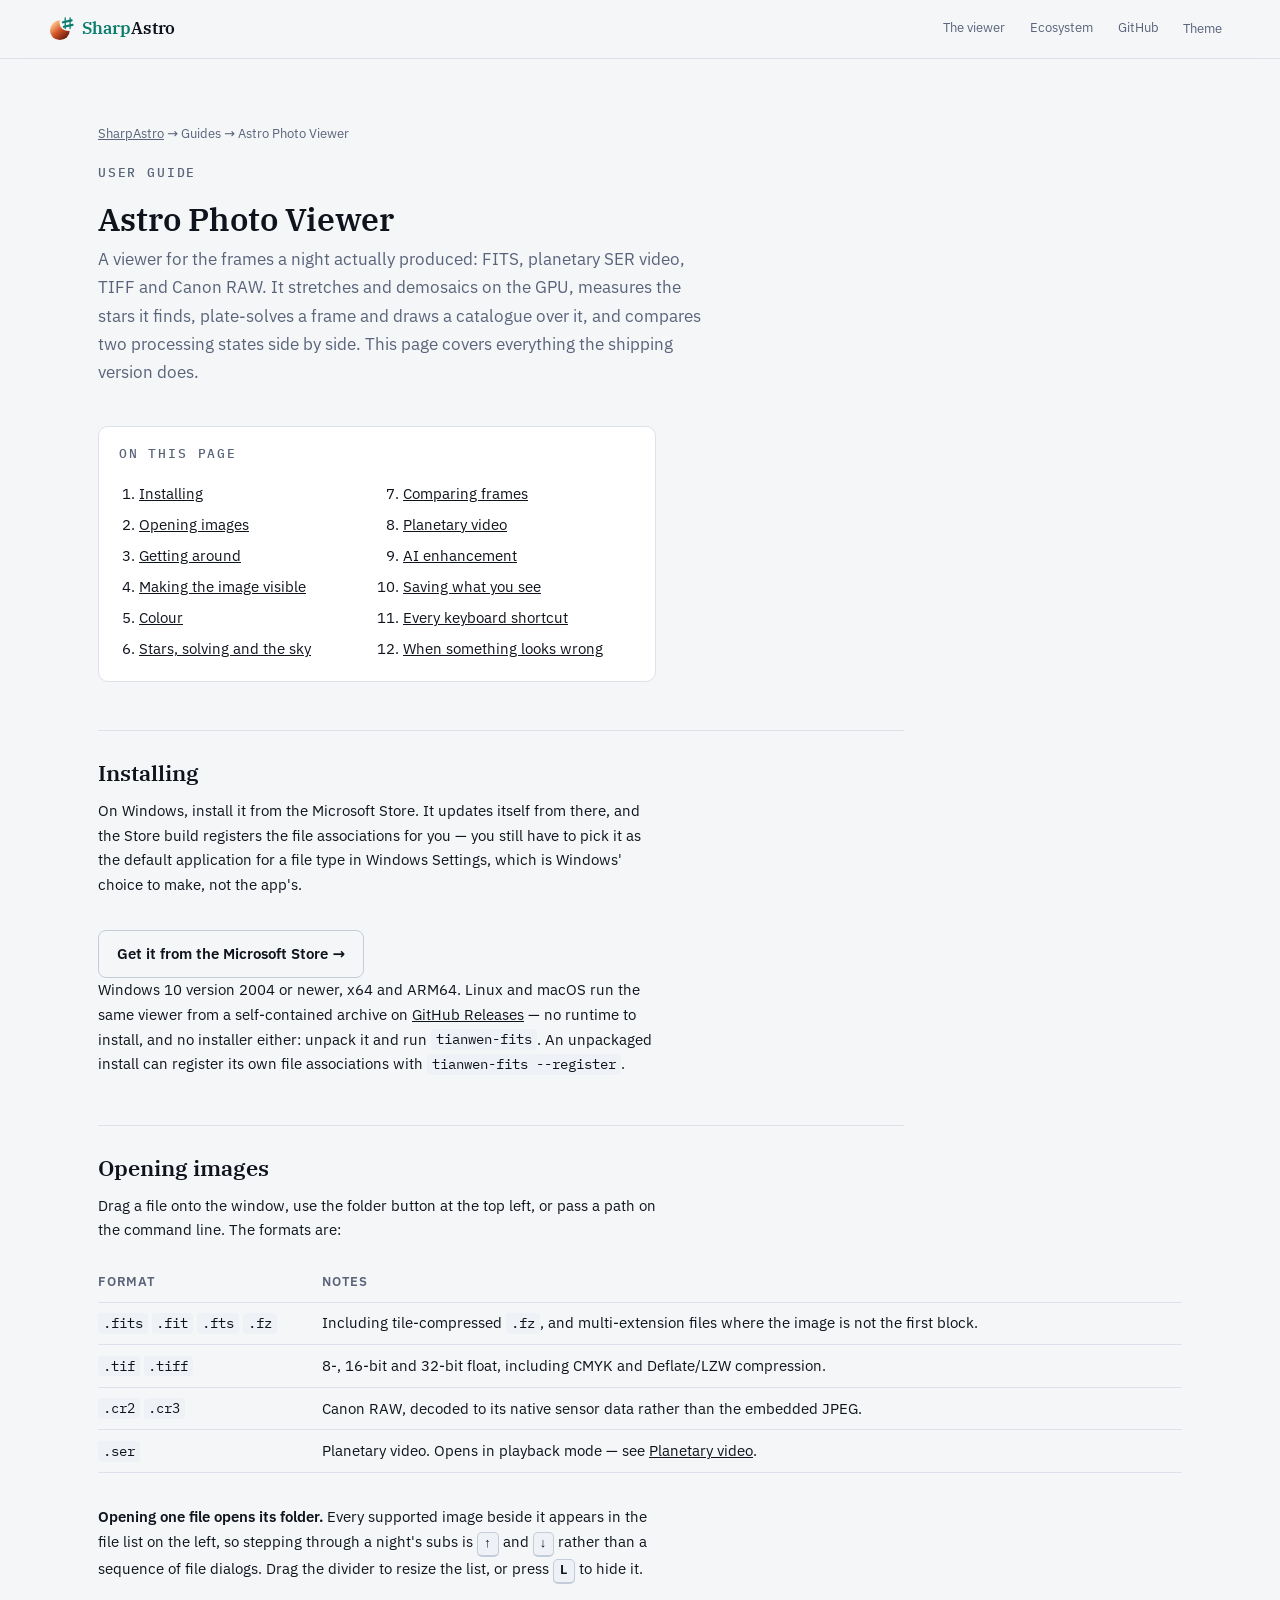
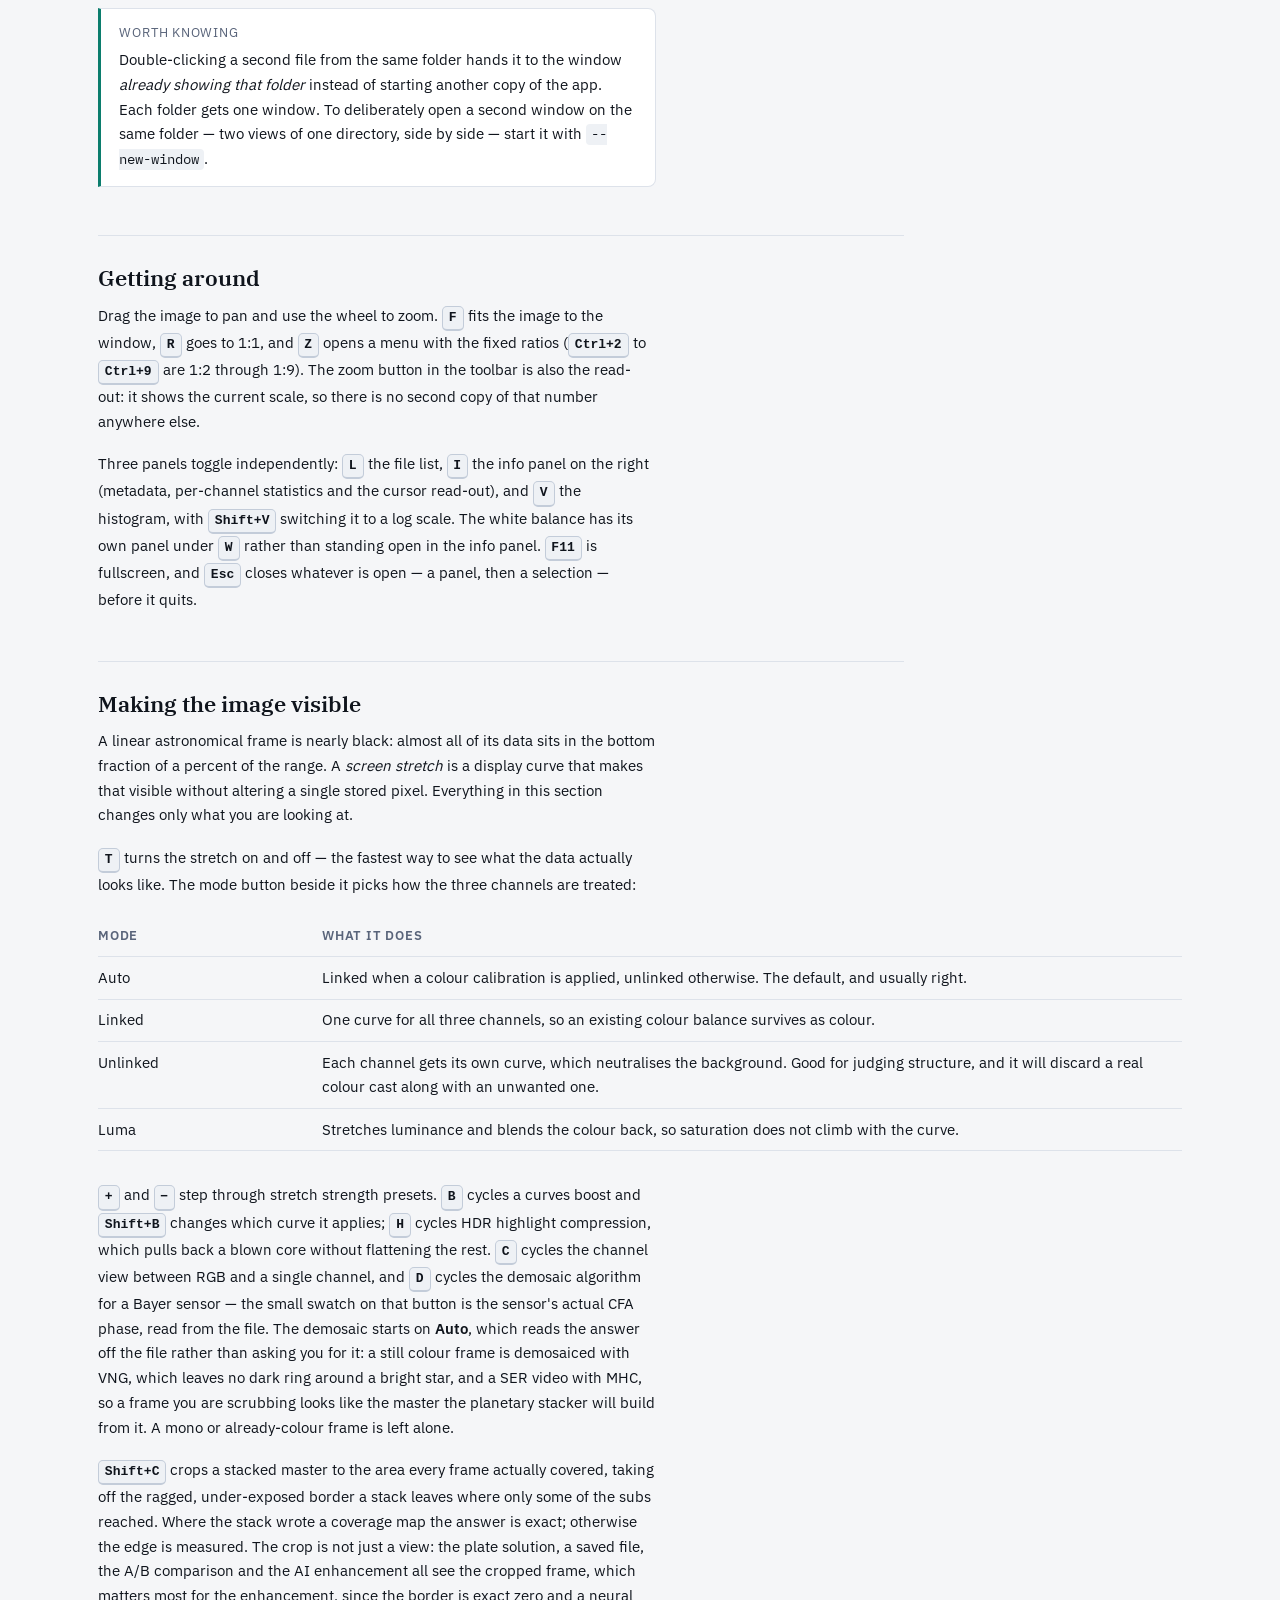
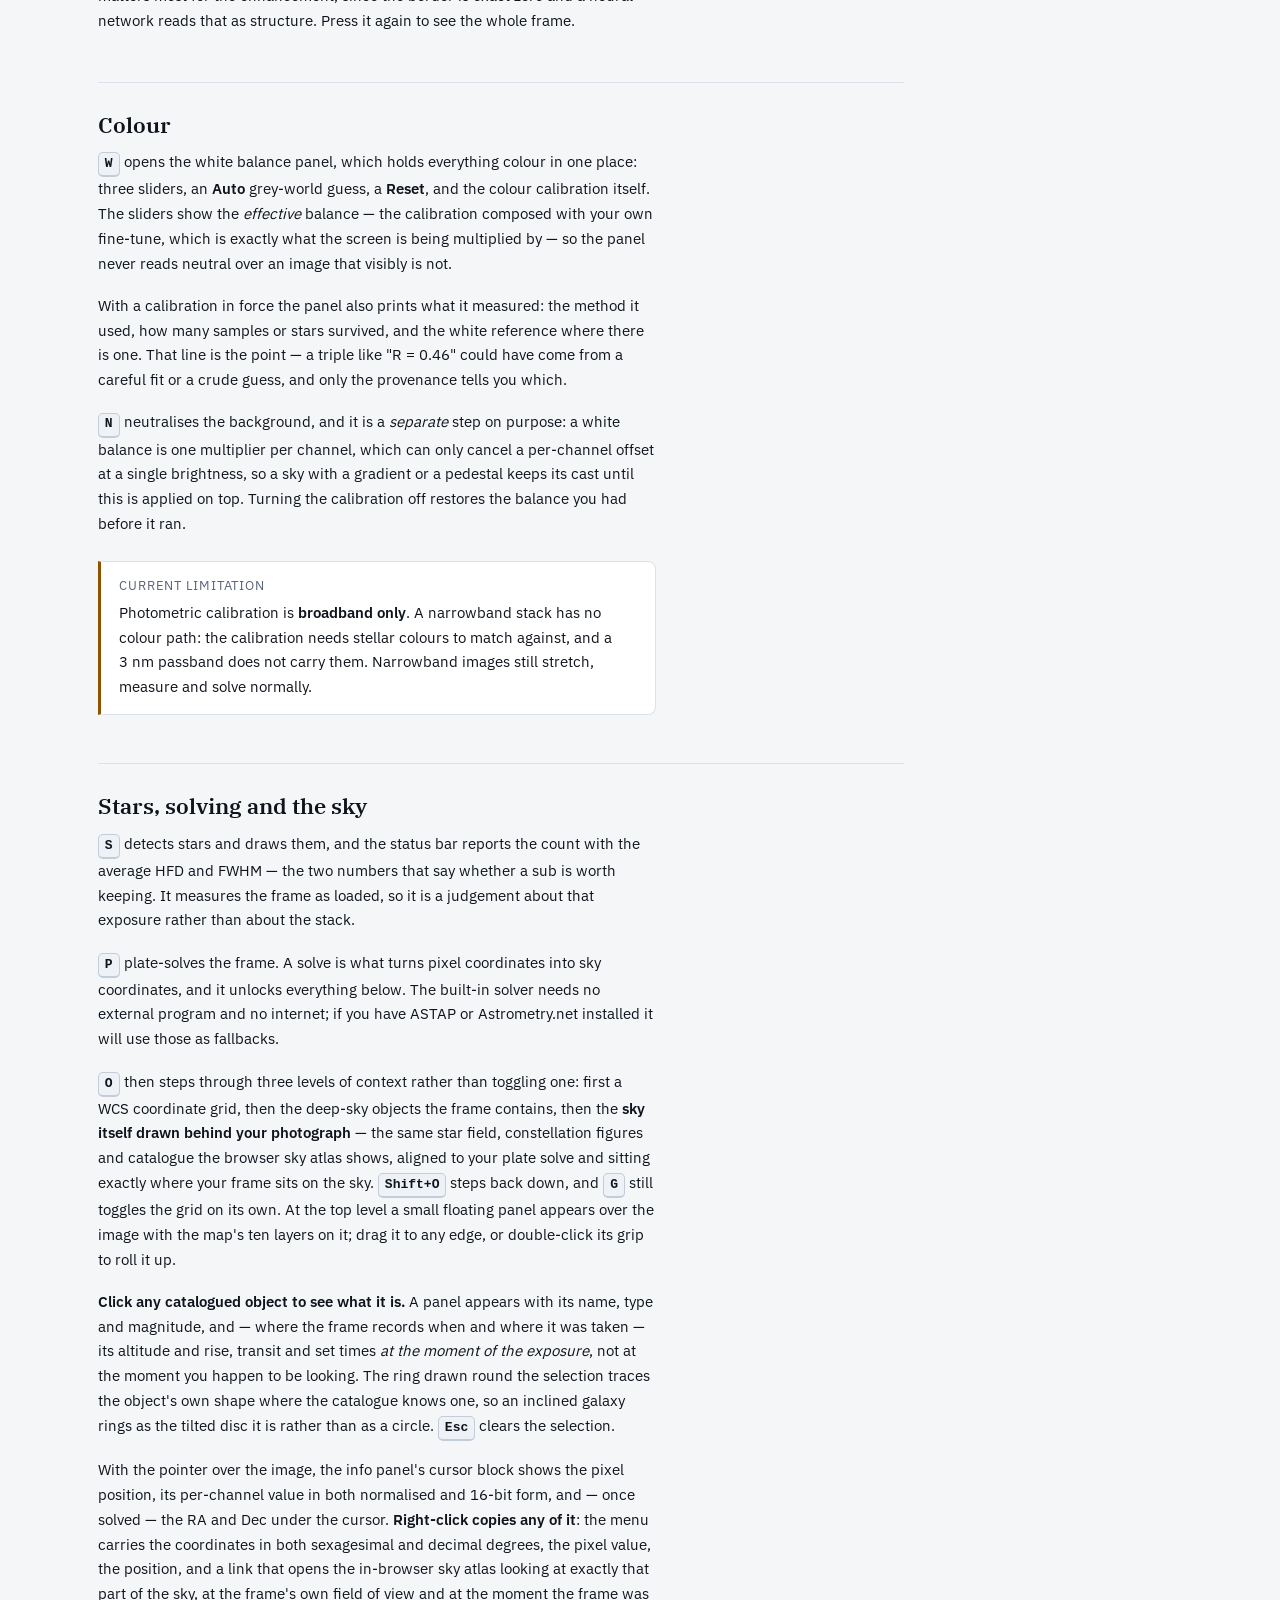
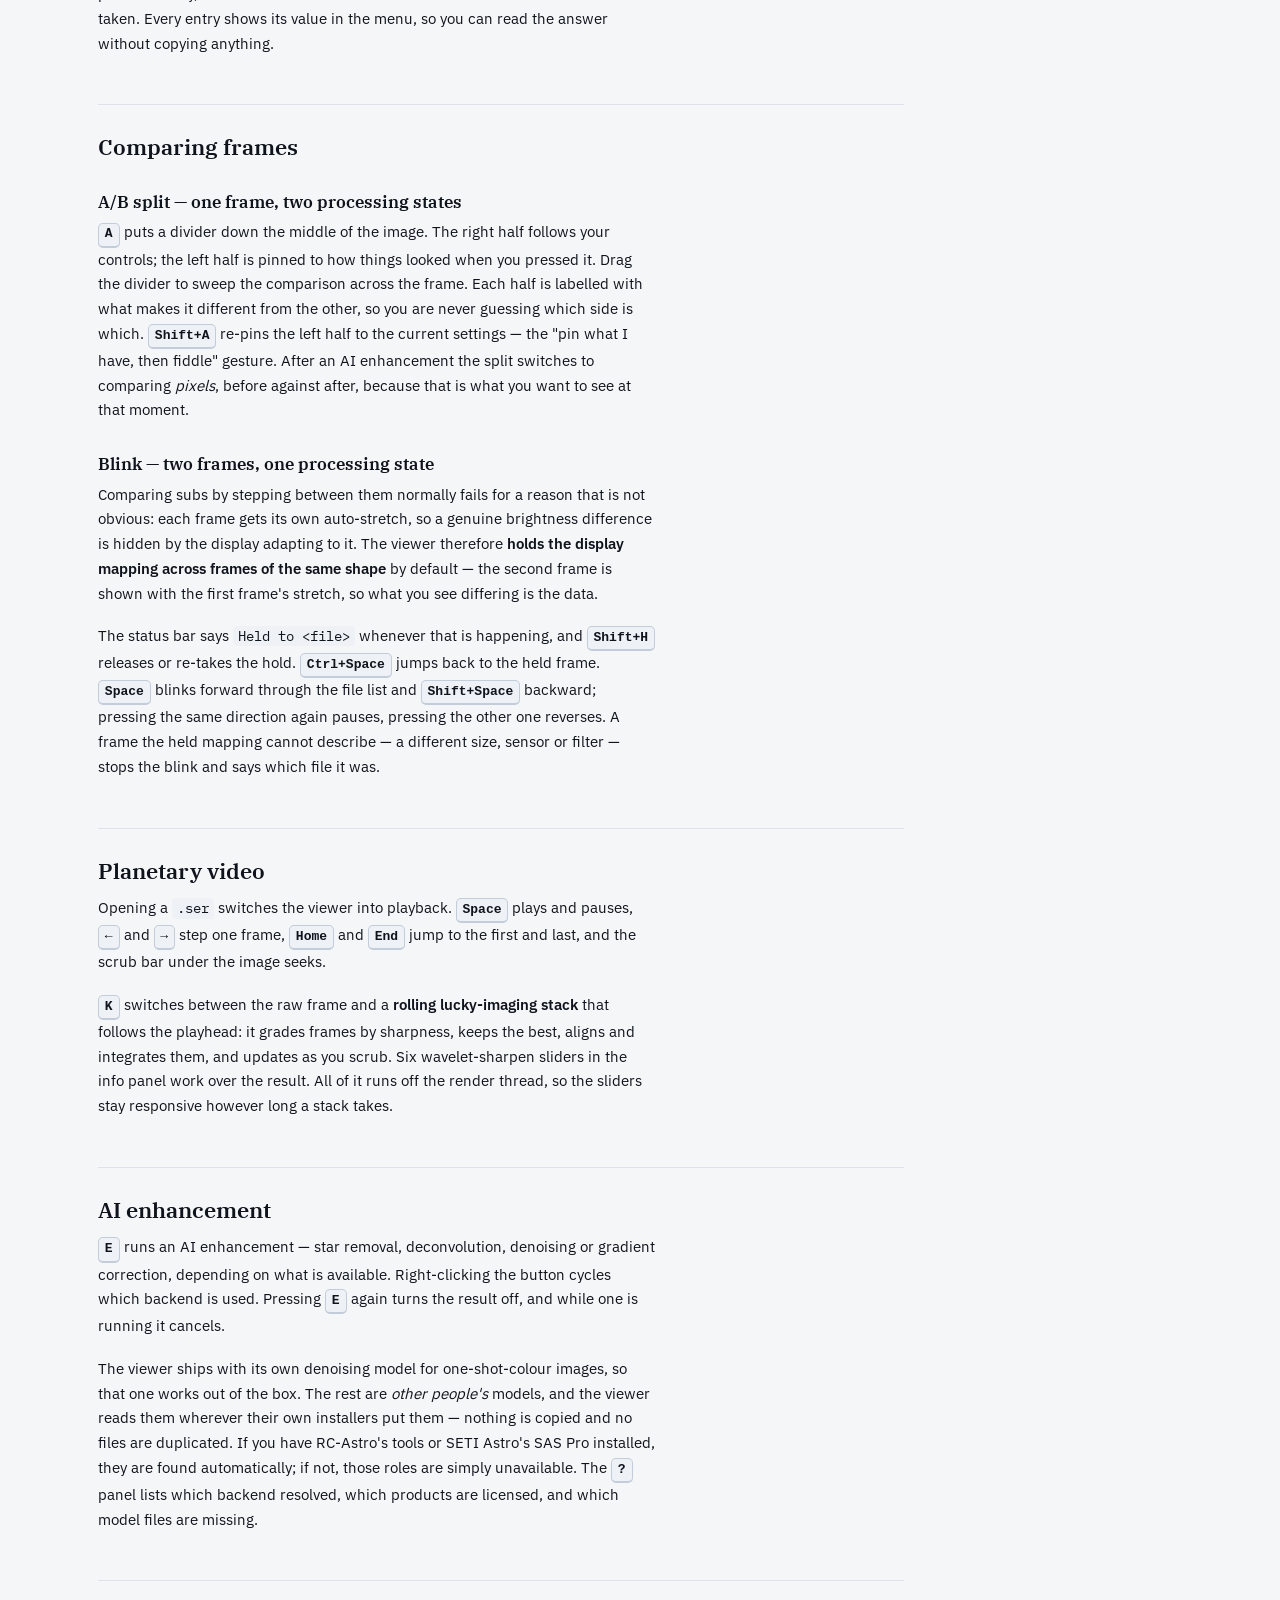
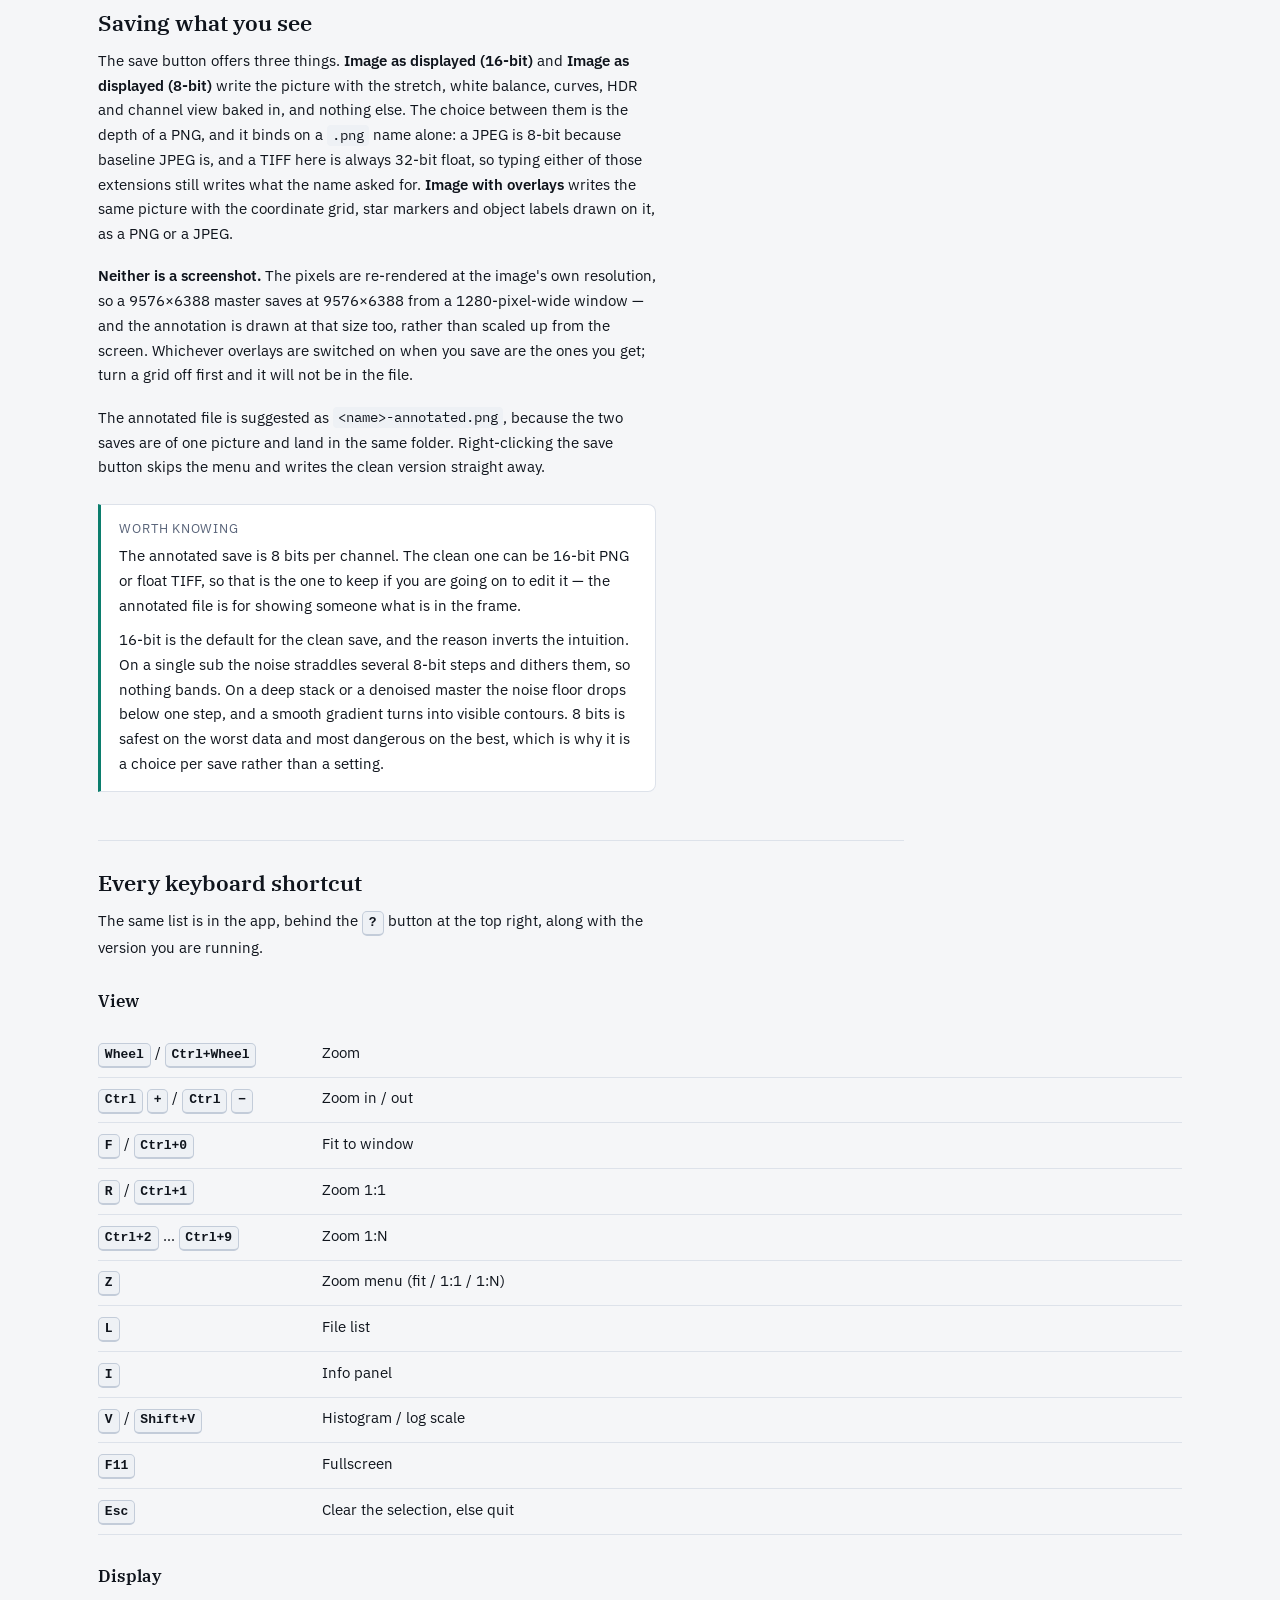
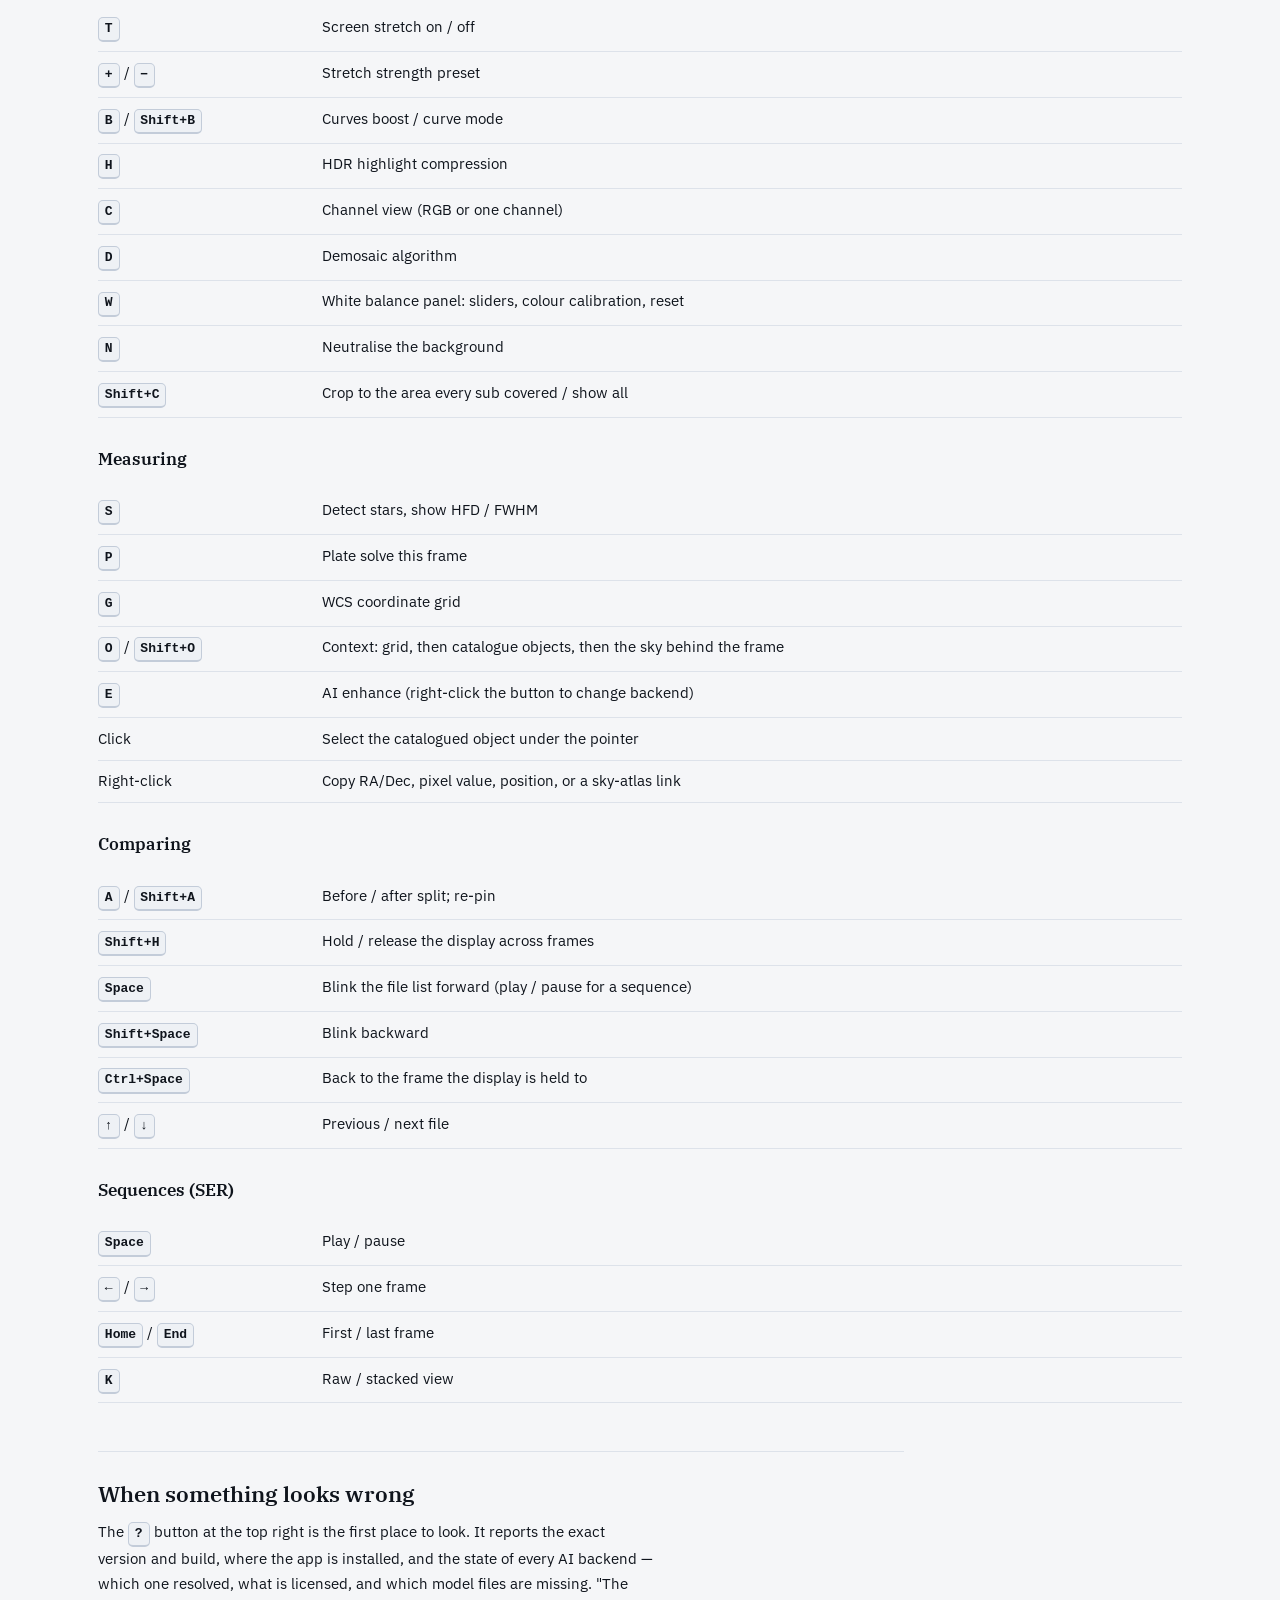
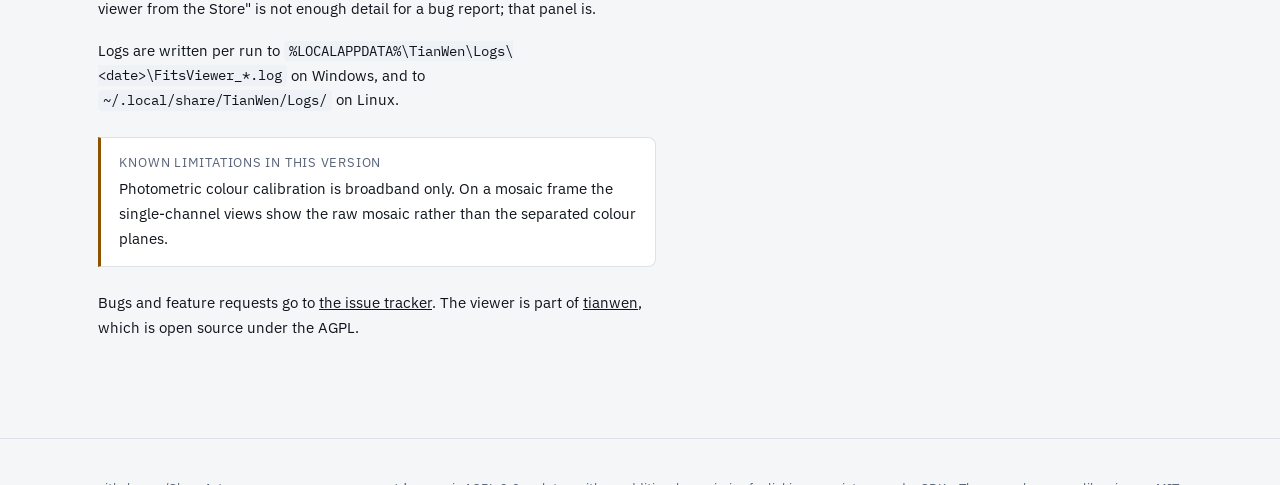
==== guide/viewer.html @ 84db0344 "docs(site): the viewer guide catches up with 7.1 The page predated object selection, the sky backdro" ====
<!DOCTYPE html>
<html lang="en">

<head>
    <meta charset="utf-8" />
    <meta name="viewport" content="width=device-width, initial-scale=1" />
    <title>Astro Photo Viewer — user guide — SharpAstro</title>
    <meta name="description"
          content="How to use Astro Photo Viewer: opening FITS, TIFF, Canon RAW and SER files, the screen stretch, colour calibration, plate solving, star measurement, the A/B split and blink comparison, planetary stacking, and every keyboard shortcut." />
    <link rel="canonical" href="https://sharpastro.github.io/guide/viewer.html" />

    <meta property="og:type" content="article" />
    <meta property="og:title" content="Astro Photo Viewer — user guide" />
    <meta property="og:description"
          content="Opening files, the screen stretch, colour calibration, plate solving, comparing frames, planetary stacking, and every keyboard shortcut." />
    <meta property="og:url" content="https://sharpastro.github.io/guide/viewer.html" />
    <meta property="og:image" content="https://sharpastro.github.io/assets/img/og-cover.jpg" />
    <meta property="og:image:width" content="1200" />
    <meta property="og:image:height" content="630" />
    <meta name="twitter:card" content="summary_large_image" />

    <!-- The mark itself, inline: an eclipsed moon with the sharp in the shadow bite. Bright teal
         rather than the light theme's darker one, because a favicon lands on browser chrome of
         either colour and the pale mint is the one that reads on both. -->
    <link rel="icon" href="data:image/svg+xml,<svg xmlns=%22http://www.w3.org/2000/svg%22 viewBox=%220 0 32 32%22><defs><linearGradient id=%22u%22 x1=%22.15%22 y1=%22.15%22 x2=%22.85%22 y2=%22.95%22><stop offset=%220%22 stop-color=%22%23ffc98a%22/><stop offset=%22.45%22 stop-color=%22%23d4552a%22/><stop offset=%221%22 stop-color=%22%235c1409%22/></linearGradient><mask id=%22b%22><rect width=%2232%22 height=%2232%22 fill=%22%23fff%22/><circle cx=%2224.5%22 cy=%228%22 r=%2210.4%22 fill=%22%23000%22/></mask></defs><circle cx=%2214.6%22 cy=%2217.4%22 r=%2212.2%22 fill=%22url(%23u)%22 mask=%22url(%23b)%22/><g fill=%22%2366ddcc%22><rect x=%2220.4%22 y=%221.6%22 width=%221.6%22 height=%2214.6%22 rx=%22.8%22/><rect x=%2226.4%22 y=%221.6%22 width=%221.6%22 height=%2214.6%22 rx=%22.8%22/><g transform=%22rotate(-12 24.2 8.9)%22><rect x=%2217.4%22 y=%225.2%22 width=%2213.6%22 height=%222.7%22 rx=%221.35%22/><rect x=%2217.4%22 y=%2210.8%22 width=%2213.6%22 height=%222.7%22 rx=%221.35%22/></g></g></svg>" />

    <link rel="preload" href="../assets/fonts/plex-sans-400.woff2" as="font" type="font/woff2" crossorigin />
    <link rel="preload" href="../assets/fonts/plex-serif-600.woff2" as="font" type="font/woff2" crossorigin />
    <link rel="stylesheet" href="../assets/site.css" />
    <link rel="stylesheet" href="../assets/guide.css" />

    <!-- Applied before first paint so a chosen theme never flashes the other one. -->
    <script>
        (function () {
            try {
                var t = localStorage.getItem("sharpastro-theme");
                if (t === "light" || t === "dark") document.documentElement.setAttribute("data-theme", t);
            } catch (e) { /* private mode: fall through to the OS preference */ }
        })();
    </script>
</head>

<body>
    <header class="topbar">
        <a class="brand" href="/"><svg class="mark" viewBox="0 0 32 32" width="26" height="26" aria-hidden="true" focusable="false">
                <defs>
                    <linearGradient id="umbra" x1="0.15" y1="0.15" x2="0.85" y2="0.95">
                        <stop offset="0" stop-color="#ffc98a" />
                        <stop offset="0.45" stop-color="#d4552a" />
                        <stop offset="1" stop-color="#5c1409" />
                    </linearGradient>
                    <mask id="bite">
                        <rect width="32" height="32" fill="#fff" />
                        <circle cx="24.5" cy="8" r="10.4" fill="#000" />
                    </mask>
                </defs>
                <circle cx="14.6" cy="17.4" r="12.2" fill="url(#umbra)" mask="url(#bite)" />
                <g class="mark-sharp">
                    <rect x="20.4" y="1.6" width="1.6" height="14.6" rx="0.8" />
                    <rect x="26.4" y="1.6" width="1.6" height="14.6" rx="0.8" />
                    <g transform="rotate(-12 24.2 8.9)">
                        <rect x="17.4" y="5.2" width="13.6" height="2.7" rx="1.35" />
                        <rect x="17.4" y="10.8" width="13.6" height="2.7" rx="1.35" />
                    </g>
                </g>
            </svg>
            <span class="wordmark"><span class="sharp">Sharp</span>Astro</span></a>
        <nav>
            <a href="/#viewer" data-optional>The&nbsp;viewer</a>
            <a href="/#ecosystem">Ecosystem</a>
            <a href="https://github.com/SharpAstro/tianwen">GitHub</a>
            <button class="theme-toggle" type="button" id="theme-toggle" aria-label="Switch between the dark and light theme">
                Theme
            </button>
        </nav>
    </header>

    <main>
        <section class="guide">
            <div class="wrap">

                <p class="crumb"><a href="/">SharpAstro</a> &rarr; Guides &rarr; Astro Photo Viewer</p>

                <p class="eyebrow">User guide</p>
                <h1>Astro Photo Viewer</h1>
                <p class="lede">
                    A viewer for the frames a night actually produced: FITS, planetary SER video, TIFF
                    and Canon RAW. It stretches and demosaics on the GPU, measures the stars it finds,
                    plate-solves a frame and draws a catalogue over it, and compares two processing
                    states side by side. This page covers everything the shipping version does.
                </p>

                <nav class="toc" aria-label="Contents">
                    <p class="eyebrow">On this page</p>
                    <ol>
                        <li><a href="#install">Installing</a></li>
                        <li><a href="#opening">Opening images</a></li>
                        <li><a href="#moving">Getting around</a></li>
                        <li><a href="#stretch">Making the image visible</a></li>
                        <li><a href="#colour">Colour</a></li>
                        <li><a href="#measuring">Stars, solving and the sky</a></li>
                        <li><a href="#comparing">Comparing frames</a></li>
                        <li><a href="#planetary">Planetary video</a></li>
                        <li><a href="#enhance">AI enhancement</a></li>
                        <li><a href="#saving">Saving what you see</a></li>
                        <li><a href="#keys">Every keyboard shortcut</a></li>
                        <li><a href="#trouble">When something looks wrong</a></li>
                    </ol>
                </nav>

                <h2 id="install">Installing</h2>
                <p>
                    On Windows, install it from the Microsoft Store. It updates itself from there, and
                    the Store build registers the file associations for you &mdash; you still have to
                    pick it as the default application for a file type in Windows Settings, which is
                    Windows' choice to make, not the app's.
                </p>
                <div class="cta-row">
                    <a class="btn btn-ghost" href="https://apps.microsoft.com/detail/9pmdzp16tgbg">Get it from the Microsoft Store &rarr;</a>
                </div>
                <p class="detail">
                    Windows&nbsp;10 version&nbsp;2004 or newer, x64 and ARM64. Linux and macOS run the
                    same viewer from a self-contained archive on
                    <a href="https://github.com/SharpAstro/tianwen/releases">GitHub Releases</a> &mdash;
                    no runtime to install, and no installer either: unpack it and run
                    <code>tianwen-fits</code>. An unpackaged install can register its own file
                    associations with <code>tianwen-fits --register</code>.
                </p>

                <h2 id="opening">Opening images</h2>
                <p>
                    Drag a file onto the window, use the folder button at the top left, or pass a path
                    on the command line. The formats are:
                </p>
                <table>
                    <thead>
                        <tr><th>Format</th><th>Notes</th></tr>
                    </thead>
                    <tbody>
                        <tr>
                            <td><code>.fits</code> <code>.fit</code> <code>.fts</code> <code>.fz</code></td>
                            <td>Including tile-compressed <code>.fz</code>, and multi-extension files where the image is not the first block.</td>
                        </tr>
                        <tr>
                            <td><code>.tif</code> <code>.tiff</code></td>
                            <td>8-, 16-bit and 32-bit float, including CMYK and Deflate/LZW compression.</td>
                        </tr>
                        <tr>
                            <td><code>.cr2</code> <code>.cr3</code></td>
                            <td>Canon RAW, decoded to its native sensor data rather than the embedded JPEG.</td>
                        </tr>
                        <tr>
                            <td><code>.ser</code></td>
                            <td>Planetary video. Opens in playback mode &mdash; see <a href="#planetary">Planetary video</a>.</td>
                        </tr>
                    </tbody>
                </table>
                <p>
                    <strong>Opening one file opens its folder.</strong> Every supported image beside it
                    appears in the file list on the left, so stepping through a night's subs is
                    <kbd>&uarr;</kbd> and <kbd>&darr;</kbd> rather than a sequence of file dialogs. Drag
                    the divider to resize the list, or press <kbd>L</kbd> to hide it.
                </p>
                <div class="callout">
                    <span class="label">Worth knowing</span>
                    <p>
                        Double-clicking a second file from the same folder hands it to the window
                        <em>already showing that folder</em> instead of starting another copy of the
                        app. Each folder gets one window. To deliberately open a second window on the
                        same folder &mdash; two views of one directory, side by side &mdash; start it
                        with <code>--new-window</code>.
                    </p>
                </div>

                <h2 id="moving">Getting around</h2>
                <p>
                    Drag the image to pan and use the wheel to zoom. <kbd>F</kbd> fits the image to the
                    window, <kbd>R</kbd> goes to 1:1, and <kbd>Z</kbd> opens a menu with the fixed
                    ratios (<kbd>Ctrl+2</kbd> to <kbd>Ctrl+9</kbd> are 1:2 through
                    1:9). The zoom button in the toolbar is also the read-out: it shows the current
                    scale, so there is no second copy of that number anywhere else.
                </p>
                <p>
                    Three panels toggle independently: <kbd>L</kbd> the file list, <kbd>I</kbd> the info
                    panel on the right (metadata, per-channel statistics and the cursor read-out), and
                    <kbd>V</kbd> the histogram, with <kbd>Shift+V</kbd> switching it to a log scale. The
                    white balance has its own panel under <kbd>W</kbd> rather than standing open in the
                    info panel. <kbd>F11</kbd> is fullscreen, and <kbd>Esc</kbd> closes whatever is open
                    &mdash; a panel, then a selection &mdash; before it quits.
                </p>

                <h2 id="stretch">Making the image visible</h2>
                <p>
                    A linear astronomical frame is nearly black: almost all of its data sits in the
                    bottom fraction of a percent of the range. A <em>screen stretch</em> is a display
                    curve that makes that visible without altering a single stored pixel. Everything in
                    this section changes only what you are looking at.
                </p>
                <p>
                    <kbd>T</kbd> turns the stretch on and off &mdash; the fastest way to see what the
                    data actually looks like. The mode button beside it picks how the three channels are
                    treated:
                </p>
                <table>
                    <thead>
                        <tr><th>Mode</th><th>What it does</th></tr>
                    </thead>
                    <tbody>
                        <tr><td>Auto</td><td>Linked when a colour calibration is applied, unlinked otherwise. The default, and usually right.</td></tr>
                        <tr><td>Linked</td><td>One curve for all three channels, so an existing colour balance survives as colour.</td></tr>
                        <tr><td>Unlinked</td><td>Each channel gets its own curve, which neutralises the background. Good for judging structure, and it will discard a real colour cast along with an unwanted one.</td></tr>
                        <tr><td>Luma</td><td>Stretches luminance and blends the colour back, so saturation does not climb with the curve.</td></tr>
                    </tbody>
                </table>
                <p>
                    <kbd>+</kbd> and <kbd>&minus;</kbd> step through stretch strength presets.
                    <kbd>B</kbd> cycles a curves boost and <kbd>Shift+B</kbd> changes which
                    curve it applies; <kbd>H</kbd> cycles HDR highlight compression, which pulls back a
                    blown core without flattening the rest. <kbd>C</kbd> cycles the channel view between
                    RGB and a single channel, and <kbd>D</kbd> cycles the demosaic algorithm for a Bayer
                    sensor &mdash; the small swatch on that button is the sensor's actual CFA phase, read
                    from the file. The demosaic starts on <strong>Auto</strong>, which reads the answer
                    off the file rather than asking you for it: a still colour frame is demosaiced with
                    VNG, which leaves no dark ring around a bright star, and a SER video with MHC, so a
                    frame you are scrubbing looks like the master the planetary stacker will build from
                    it. A mono or already-colour frame is left alone.
                </p>
                <p>
                    <kbd>Shift+C</kbd> crops a stacked master to the area every frame actually covered,
                    taking off the ragged, under-exposed border a stack leaves where only some of the
                    subs reached. Where the stack wrote a coverage map the answer is exact; otherwise the
                    edge is measured. The crop is not just a view: the plate solution, a saved file, the
                    A/B comparison and the AI enhancement all see the cropped frame, which matters most
                    for the enhancement, since the border is exact zero and a neural network reads that
                    as structure. Press it again to see the whole frame.
                </p>

                <h2 id="colour">Colour</h2>
                <p>
                    <kbd>W</kbd> opens the white balance panel, which holds everything colour in one
                    place: three sliders, an <strong>Auto</strong> grey-world guess, a <strong>Reset</strong>,
                    and the colour calibration itself. The sliders show the <em>effective</em> balance
                    &mdash; the calibration composed with your own fine-tune, which is exactly what the
                    screen is being multiplied by &mdash; so the panel never reads neutral over an image
                    that visibly is not.
                </p>
                <p>
                    With a calibration in force the panel also prints what it measured: the method it
                    used, how many samples or stars survived, and the white reference where there is one.
                    That line is the point &mdash; a triple like "R = 0.46" could have come from a
                    careful fit or a crude guess, and only the provenance tells you which.
                </p>
                <p>
                    <kbd>N</kbd> neutralises the background, and it is a <em>separate</em> step on
                    purpose: a white balance is one multiplier per channel, which can only cancel a
                    per-channel offset at a single brightness, so a sky with a gradient or a pedestal
                    keeps its cast until this is applied on top. Turning the calibration off restores the
                    balance you had before it ran.
                </p>
                <div class="callout limit">
                    <span class="label">Current limitation</span>
                    <p>
                        Photometric calibration is <strong>broadband only</strong>. A narrowband stack has
                        no colour path: the calibration needs stellar colours to match against, and a
                        3&nbsp;nm passband does not carry them. Narrowband images still stretch, measure
                        and solve normally.
                    </p>
                </div>

                <h2 id="measuring">Stars, solving and the sky</h2>
                <p>
                    <kbd>S</kbd> detects stars and draws them, and the status bar reports the count with
                    the average HFD and FWHM &mdash; the two numbers that say whether a sub is worth
                    keeping. It measures the frame as loaded, so it is a judgement about that exposure
                    rather than about the stack.
                </p>
                <p>
                    <kbd>P</kbd> plate-solves the frame. A solve is what turns pixel coordinates into sky
                    coordinates, and it unlocks everything below. The built-in solver needs no external
                    program and no internet; if you have ASTAP or Astrometry.net installed it will use
                    those as fallbacks.
                </p>
                <p>
                    <kbd>O</kbd> then steps through three levels of context rather than toggling one:
                    first a WCS coordinate grid, then the deep-sky objects the frame contains, then the
                    <strong>sky itself drawn behind your photograph</strong> &mdash; the same star field,
                    constellation figures and catalogue the browser sky atlas shows, aligned to your
                    plate solve and sitting exactly where your frame sits on the sky. <kbd>Shift+O</kbd>
                    steps back down, and <kbd>G</kbd> still toggles the grid on its own. At the top level
                    a small floating panel appears over the image with the map's ten layers on it; drag
                    it to any edge, or double-click its grip to roll it up.
                </p>
                <p>
                    <strong>Click any catalogued object to see what it is.</strong> A panel appears with
                    its name, type and magnitude, and &mdash; where the frame records when and where it
                    was taken &mdash; its altitude and rise, transit and set times <em>at the moment of
                    the exposure</em>, not at the moment you happen to be looking. The ring drawn round
                    the selection traces the object's own shape where the catalogue knows one, so an
                    inclined galaxy rings as the tilted disc it is rather than as a circle.
                    <kbd>Esc</kbd> clears the selection.
                </p>
                <p>
                    With the pointer over the image, the info panel's cursor block shows the pixel
                    position, its per-channel value in both normalised and 16-bit form, and &mdash; once
                    solved &mdash; the RA and Dec under the cursor. <strong>Right-click copies any of
                    it</strong>: the menu carries the coordinates in both sexagesimal and decimal
                    degrees, the pixel value, the position, and a link that opens the in-browser sky
                    atlas looking at exactly that part of the sky, at the frame's own field of view and
                    at the moment the frame was taken. Every entry shows its value in the menu, so you
                    can read the answer without copying anything.
                </p>

                <h2 id="comparing">Comparing frames</h2>
                <h3>A/B split &mdash; one frame, two processing states</h3>
                <p>
                    <kbd>A</kbd> puts a divider down the middle of the image. The right half follows your
                    controls; the left half is pinned to how things looked when you pressed it. Drag the
                    divider to sweep the comparison across the frame. Each half is labelled with what
                    makes it different from the other, so you are never guessing which side is which.
                    <kbd>Shift+A</kbd> re-pins the left half to the current settings &mdash;
                    the "pin what I have, then fiddle" gesture. After an AI enhancement the split
                    switches to comparing <em>pixels</em>, before against after, because that is what you
                    want to see at that moment.
                </p>
                <h3>Blink &mdash; two frames, one processing state</h3>
                <p>
                    Comparing subs by stepping between them normally fails for a reason that is not
                    obvious: each frame gets its own auto-stretch, so a genuine brightness difference is
                    hidden by the display adapting to it. The viewer therefore <strong>holds the display
                    mapping across frames of the same shape</strong> by default &mdash; the second frame
                    is shown with the first frame's stretch, so what you see differing is the data.
                </p>
                <p>
                    The status bar says <code>Held to &lt;file&gt;</code> whenever that is happening, and
                    <kbd>Shift+H</kbd> releases or re-takes the hold.
                    <kbd>Ctrl+Space</kbd> jumps back to the held frame.
                    <kbd>Space</kbd> blinks forward through the file list and
                    <kbd>Shift+Space</kbd> backward; pressing the same direction again pauses,
                    pressing the other one reverses. A frame the held mapping cannot describe &mdash; a
                    different size, sensor or filter &mdash; stops the blink and says which file it was.
                </p>

                <h2 id="planetary">Planetary video</h2>
                <p>
                    Opening a <code>.ser</code> switches the viewer into playback. <kbd>Space</kbd> plays
                    and pauses, <kbd>&larr;</kbd> and <kbd>&rarr;</kbd> step one frame,
                    <kbd>Home</kbd> and <kbd>End</kbd> jump to the first and last, and the scrub bar
                    under the image seeks.
                </p>
                <p>
                    <kbd>K</kbd> switches between the raw frame and a <strong>rolling lucky-imaging
                    stack</strong> that follows the playhead: it grades frames by sharpness, keeps the
                    best, aligns and integrates them, and updates as you scrub. Six wavelet-sharpen
                    sliders in the info panel work over the result. All of it runs off the render thread,
                    so the sliders stay responsive however long a stack takes.
                </p>

                <h2 id="enhance">AI enhancement</h2>
                <p>
                    <kbd>E</kbd> runs an AI enhancement &mdash; star removal, deconvolution, denoising or
                    gradient correction, depending on what is available. Right-clicking the button cycles
                    which backend is used. Pressing <kbd>E</kbd> again turns the result off, and while
                    one is running it cancels.
                </p>
                <p>
                    The viewer ships with its own denoising model for one-shot-colour images, so that one
                    works out of the box. The rest are <em>other people's</em> models, and the viewer
                    reads them wherever their own installers put them &mdash; nothing is copied and no
                    files are duplicated. If you have RC-Astro's tools or SETI Astro's SAS Pro installed,
                    they are found automatically; if not, those roles are simply unavailable. The
                    <kbd>?</kbd> panel lists which backend resolved, which products are licensed, and
                    which model files are missing.
                </p>

                <h2 id="saving">Saving what you see</h2>
                <p>
                    The save button offers three things. <strong>Image as displayed (16-bit)</strong>
                    and <strong>Image as displayed (8-bit)</strong> write the picture with the stretch,
                    white balance, curves, HDR and channel view baked in, and nothing else. The choice
                    between them is the depth of a PNG, and it binds on a <code>.png</code> name alone:
                    a JPEG is 8-bit because baseline JPEG is, and a TIFF here is always 32-bit float,
                    so typing either of those extensions still writes what the name asked for.
                    <strong>Image with overlays</strong> writes the same picture with the coordinate
                    grid, star markers and object labels drawn on it, as a PNG or a JPEG.
                </p>
                <p>
                    <strong>Neither is a screenshot.</strong> The pixels are re-rendered at the image's
                    own resolution, so a 9576&times;6388 master saves at 9576&times;6388 from a
                    1280-pixel-wide window &mdash; and the annotation is drawn at that size too, rather
                    than scaled up from the screen. Whichever overlays are switched on when you save are
                    the ones you get; turn a grid off first and it will not be in the file.
                </p>
                <p>
                    The annotated file is suggested as <code>&lt;name&gt;-annotated.png</code>, because
                    the two saves are of one picture and land in the same folder. Right-clicking the save
                    button skips the menu and writes the clean version straight away.
                </p>
                <div class="callout">
                    <span class="label">Worth knowing</span>
                    <p>
                        The annotated save is 8 bits per channel. The clean one can be 16-bit PNG or float
                        TIFF, so that is the one to keep if you are going on to edit it &mdash; the
                        annotated file is for showing someone what is in the frame.
                    </p>
                    <p>
                        16-bit is the default for the clean save, and the reason inverts the intuition.
                        On a single sub the noise straddles several 8-bit steps and dithers them, so
                        nothing bands. On a deep stack or a denoised master the noise floor drops below
                        one step, and a smooth gradient turns into visible contours. 8 bits is safest on
                        the worst data and most dangerous on the best, which is why it is a choice per
                        save rather than a setting.
                    </p>
                </div>

                <h2 id="keys">Every keyboard shortcut</h2>
                <p>
                    The same list is in the app, behind the <kbd>?</kbd> button at the top right, along
                    with the version you are running.
                </p>

                <h3>View</h3>
                <table>
                    <tbody>
                        <tr><td><kbd>Wheel</kbd> / <kbd>Ctrl+Wheel</kbd></td><td>Zoom</td></tr>
                        <tr><td><kbd>Ctrl</kbd>&nbsp;<kbd>+</kbd> / <kbd>Ctrl</kbd>&nbsp;<kbd>&minus;</kbd></td><td>Zoom in / out</td></tr>
                        <tr><td><kbd>F</kbd> / <kbd>Ctrl+0</kbd></td><td>Fit to window</td></tr>
                        <tr><td><kbd>R</kbd> / <kbd>Ctrl+1</kbd></td><td>Zoom 1:1</td></tr>
                        <tr><td><kbd>Ctrl+2</kbd> &hellip; <kbd>Ctrl+9</kbd></td><td>Zoom 1:N</td></tr>
                        <tr><td><kbd>Z</kbd></td><td>Zoom menu (fit / 1:1 / 1:N)</td></tr>
                        <tr><td><kbd>L</kbd></td><td>File list</td></tr>
                        <tr><td><kbd>I</kbd></td><td>Info panel</td></tr>
                        <tr><td><kbd>V</kbd> / <kbd>Shift+V</kbd></td><td>Histogram / log scale</td></tr>
                        <tr><td><kbd>F11</kbd></td><td>Fullscreen</td></tr>
                        <tr><td><kbd>Esc</kbd></td><td>Clear the selection, else quit</td></tr>
                    </tbody>
                </table>

                <h3>Display</h3>
                <table>
                    <tbody>
                        <tr><td><kbd>T</kbd></td><td>Screen stretch on / off</td></tr>
                        <tr><td><kbd>+</kbd> / <kbd>&minus;</kbd></td><td>Stretch strength preset</td></tr>
                        <tr><td><kbd>B</kbd> / <kbd>Shift+B</kbd></td><td>Curves boost / curve mode</td></tr>
                        <tr><td><kbd>H</kbd></td><td>HDR highlight compression</td></tr>
                        <tr><td><kbd>C</kbd></td><td>Channel view (RGB or one channel)</td></tr>
                        <tr><td><kbd>D</kbd></td><td>Demosaic algorithm</td></tr>
                        <tr><td><kbd>W</kbd></td><td>White balance panel: sliders, colour calibration, reset</td></tr>
                        <tr><td><kbd>N</kbd></td><td>Neutralise the background</td></tr>
                        <tr><td><kbd>Shift+C</kbd></td><td>Crop to the area every sub covered / show all</td></tr>
                    </tbody>
                </table>

                <h3>Measuring</h3>
                <table>
                    <tbody>
                        <tr><td><kbd>S</kbd></td><td>Detect stars, show HFD / FWHM</td></tr>
                        <tr><td><kbd>P</kbd></td><td>Plate solve this frame</td></tr>
                        <tr><td><kbd>G</kbd></td><td>WCS coordinate grid</td></tr>
                        <tr><td><kbd>O</kbd> / <kbd>Shift+O</kbd></td><td>Context: grid, then catalogue objects, then the sky behind the frame</td></tr>
                        <tr><td><kbd>E</kbd></td><td>AI enhance (right-click the button to change backend)</td></tr>
                        <tr><td>Click</td><td>Select the catalogued object under the pointer</td></tr>
                        <tr><td>Right-click</td><td>Copy RA/Dec, pixel value, position, or a sky-atlas link</td></tr>
                    </tbody>
                </table>

                <h3>Comparing</h3>
                <table>
                    <tbody>
                        <tr><td><kbd>A</kbd> / <kbd>Shift+A</kbd></td><td>Before / after split; re-pin</td></tr>
                        <tr><td><kbd>Shift+H</kbd></td><td>Hold / release the display across frames</td></tr>
                        <tr><td><kbd>Space</kbd></td><td>Blink the file list forward (play / pause for a sequence)</td></tr>
                        <tr><td><kbd>Shift+Space</kbd></td><td>Blink backward</td></tr>
                        <tr><td><kbd>Ctrl+Space</kbd></td><td>Back to the frame the display is held to</td></tr>
                        <tr><td><kbd>&uarr;</kbd> / <kbd>&darr;</kbd></td><td>Previous / next file</td></tr>
                    </tbody>
                </table>

                <h3>Sequences (SER)</h3>
                <table>
                    <tbody>
                        <tr><td><kbd>Space</kbd></td><td>Play / pause</td></tr>
                        <tr><td><kbd>&larr;</kbd> / <kbd>&rarr;</kbd></td><td>Step one frame</td></tr>
                        <tr><td><kbd>Home</kbd> / <kbd>End</kbd></td><td>First / last frame</td></tr>
                        <tr><td><kbd>K</kbd></td><td>Raw / stacked view</td></tr>
                    </tbody>
                </table>

                <h2 id="trouble">When something looks wrong</h2>
                <p>
                    The <kbd>?</kbd> button at the top right is the first place to look. It reports the
                    exact version and build, where the app is installed, and the state of every AI
                    backend &mdash; which one resolved, what is licensed, and which model files are
                    missing. "The viewer from the Store" is not enough detail for a bug report; that
                    panel is.
                </p>
                <p>
                    Logs are written per run to
                    <code>%LOCALAPPDATA%\TianWen\Logs\&lt;date&gt;\FitsViewer_*.log</code> on Windows, and
                    to <code>~/.local/share/TianWen/Logs/</code> on Linux.
                </p>
                <div class="callout limit">
                    <span class="label">Known limitations in this version</span>
                    <p>
                        Photometric colour calibration is broadband only. On a mosaic frame the
                        single-channel views show the raw mosaic rather than the separated colour planes.
                    </p>
                </div>
                <p>
                    Bugs and feature requests go to
                    <a href="https://github.com/SharpAstro/tianwen/issues">the issue tracker</a>. The
                    viewer is part of <a href="https://github.com/SharpAstro/tianwen">tianwen</a>, which
                    is open source under the AGPL.
                </p>

            </div>
        </section>
    </main>

    <footer>
        <div class="wrap footer-grid">
            <p>
                <a href="https://github.com/SharpAstro">github.com/SharpAstro</a>
            </p>
            <p>
                <code>tianwen</code> is <a href="https://github.com/SharpAstro/tianwen/blob/main/LICENSE">AGPL-3.0-or-later</a>, with an <a href="https://github.com/SharpAstro/tianwen/blob/main/LICENSE.EXCEPTION">additional permission</a> for linking proprietary vendor SDKs. The general-purpose libraries are MIT.
            </p>
        </div>
    </footer>

    <script>
        (function () {
            var btn = document.getElementById("theme-toggle");
            if (!btn) return;
            btn.addEventListener("click", function () {
                var explicit = document.documentElement.getAttribute("data-theme");
                var current = explicit
                    || (window.matchMedia("(prefers-color-scheme: light)").matches ? "light" : "dark");
                var next = current === "dark" ? "light" : "dark";
                document.documentElement.setAttribute("data-theme", next);
                try { localStorage.setItem("sharpastro-theme", next); } catch (e) { /* private mode */ }
            });
        })();
    </script>
</body>

</html>
---- assets/site.css ----
/* SharpAstro org site.

   Two themes, both drawn from the subject rather than from a mood board:
   - dark  = the sky at astronomical twilight. Not pure black; a real dark sky is blue-black,
             and every neutral here is biased the same way so the greys read as chosen.
   - light = a photographic survey plate. Plates are negatives, so the light theme is ink on a
             cool near-white, NOT cream -- the warm-paper-and-serif look is somebody else's site.

   The teal accent is not invented: #66ddcc is the pinned-target colour the TianWen GUI draws
   with, and the same value the in-browser app already uses for its chrome. Site and product
   are one system. Amber is a K-class star's colour and is spent in exactly one place, the
   live-demo call to action.

   Everything is styled through the tokens; the media query and the [data-theme] overrides
   redefine ONLY the tokens, so the OS preference and the explicit toggle can never disagree
   about a component. */

:root {
    color-scheme: dark light;

    --void: #070a12;
    --panel: #0d1220;
    --panel-2: #111829;
    --line: #1b2334;
    --line-strong: #2b3550;
    --text: #dbe2ee;
    --dim: #8895ac;
    --teal: #66ddcc;
    --teal-ink: #041a17;
    --amber: #ffb35c;
    --amber-ink: #21140a;
    --scrim-top: rgba(7, 10, 18, 0.35);
    --scrim-bottom: rgba(7, 10, 18, 0.97);
    --shadow: 0 1px 0 rgba(255, 255, 255, 0.04), 0 18px 44px rgba(0, 0, 0, 0.5);

    /* One scale, used everywhere. */
    --t--1: 0.8125rem;
    --t-0: 0.9375rem;
    --t-1: 1.0625rem;
    --t-2: 1.375rem;
    --t-3: 2rem;
    --t-4: 3.25rem;

    --measure: 62ch;
    --gutter: clamp(1.25rem, 4vw, 3rem);
    --max: 1180px;
}

@media (prefers-color-scheme: light) {
    :root {
        --void: #f5f6f8;
        --panel: #ffffff;
        --panel-2: #eef1f5;
        --line: #dde2ea;
        --line-strong: #c3ccd9;
        --text: #0f141c;
        --dim: #59647a;
        --teal: #0b7d6d;
        --teal-ink: #ffffff;
        --amber: #8f5300;
        --amber-ink: #ffffff;
        --scrim-top: rgba(245, 246, 248, 0.10);
        --scrim-bottom: rgba(245, 246, 248, 0.97);
        --shadow: 0 1px 0 rgba(255, 255, 255, 0.9), 0 14px 34px rgba(15, 20, 28, 0.14);
    }
}

/* The toggle wins over the OS in BOTH directions, so it needs its own full redefinition
   rather than only overriding the media query's half. */
:root[data-theme="light"] {
    color-scheme: light;
    --void: #f5f6f8;
    --panel: #ffffff;
    --panel-2: #eef1f5;
    --line: #dde2ea;
    --line-strong: #c3ccd9;
    --text: #0f141c;
    --dim: #59647a;
    --teal: #0b7d6d;
    --teal-ink: #ffffff;
    --amber: #8f5300;
    --amber-ink: #ffffff;
    --scrim-top: rgba(245, 246, 248, 0.10);
    --scrim-bottom: rgba(245, 246, 248, 0.97);
    --shadow: 0 1px 0 rgba(255, 255, 255, 0.9), 0 14px 34px rgba(15, 20, 28, 0.14);
}

:root[data-theme="dark"] {
    color-scheme: dark;
    --void: #070a12;
    --panel: #0d1220;
    --panel-2: #111829;
    --line: #1b2334;
    --line-strong: #2b3550;
    --text: #dbe2ee;
    --dim: #8895ac;
    --teal: #66ddcc;
    --teal-ink: #041a17;
    --amber: #ffb35c;
    --amber-ink: #21140a;
    --scrim-top: rgba(7, 10, 18, 0.35);
    --scrim-bottom: rgba(7, 10, 18, 0.97);
    --shadow: 0 1px 0 rgba(255, 255, 255, 0.04), 0 18px 44px rgba(0, 0, 0, 0.5);
}

/* Self-hosted so the published site has no third-party font request. */
@font-face {
    font-family: "Plex Sans";
    src: url("fonts/plex-sans-400.woff2") format("woff2");
    font-weight: 400;
    font-display: swap;
}
@font-face {
    font-family: "Plex Sans";
    src: url("fonts/plex-sans-600.woff2") format("woff2");
    font-weight: 600;
    font-display: swap;
}
@font-face {
    font-family: "Plex Serif";
    src: url("fonts/plex-serif-600.woff2") format("woff2");
    font-weight: 600;
    font-display: swap;
}
@font-face {
    font-family: "Plex Mono";
    src: url("fonts/plex-mono-400.woff2") format("woff2");
    font-weight: 400;
    font-display: swap;
}
@font-face {
    font-family: "Plex Mono";
    src: url("fonts/plex-mono-500.woff2") format("woff2");
    font-weight: 500;
    font-display: swap;
}

*, *::before, *::after { box-sizing: border-box; }

html {
    -webkit-text-size-adjust: 100%;

    /* Clears the sticky topbar when an in-page anchor is followed. Sections have enough padding to
       get away without it; #viewer is an <article> whose eyebrow starts at its very first pixel. */
    scroll-padding-block-start: 4rem;
}

body {
    margin: 0;
    background: var(--void);
    color: var(--text);
    font-family: "Plex Sans", system-ui, -apple-system, "Segoe UI", sans-serif;
    font-size: var(--t-0);
    line-height: 1.6;
    text-rendering: optimizeLegibility;
}

h1, h2, h3 {
    font-family: "Plex Serif", Georgia, serif;
    font-weight: 600;
    line-height: 1.15;
    text-wrap: balance;
    margin: 0;
}

p { margin: 0; }

a { color: inherit; }

img { display: block; max-width: 100%; height: auto; }

code, .mono { font-family: "Plex Mono", ui-monospace, SFMono-Regular, Menlo, monospace; }

:where(a, button, summary):focus-visible {
    outline: 2px solid var(--teal);
    outline-offset: 3px;
    border-radius: 2px;
}

.wrap {
    width: 100%;
    max-width: var(--max);
    margin-inline: auto;
    padding-inline: var(--gutter);
}

/* An uppercase micro-label. Used for section eyebrows and catalogue group headers -- the
   small-caps register astronomical catalogues use for their own section heads. */
.eyebrow {
    font-family: "Plex Mono", monospace;
    font-size: var(--t--1);
    font-weight: 500;
    letter-spacing: 0.14em;
    text-transform: uppercase;
    color: var(--dim);
}

/* ---------- top bar ---------- */

.topbar {
    position: sticky;
    top: 0;
    z-index: 10;
    display: flex;
    align-items: center;
    gap: 1rem;
    padding: 0.75rem var(--gutter);
    background: color-mix(in srgb, var(--void) 82%, transparent);
    backdrop-filter: blur(10px);
    border-bottom: 1px solid var(--line);
}

.topbar .brand {
    display: flex;
    align-items: center;
    gap: 0.5rem;
    font-family: "Plex Serif", Georgia, serif;
    font-weight: 600;
    font-size: var(--t-1);
    text-decoration: none;
    letter-spacing: -0.01em;
}

.topbar .brand .sharp { color: var(--teal); }

/* The mark carries its own copper, because a total eclipse is the same colour on either ground.
   The sharp is the half that has to follow the theme, so CSS owns that one: the dark theme's mint
   is unreadable on a white header, and the light theme's darker teal disappears on the dark one. */
.topbar .brand .mark { flex: none; }
.topbar .brand .mark-sharp { fill: var(--teal); }

.topbar nav {
    margin-inline-start: auto;
    display: flex;
    align-items: center;
    gap: 0.35rem;
}

.topbar nav a,
.theme-toggle {
    font-size: var(--t--1);
    color: var(--dim);
    text-decoration: none;
    padding: 0.4rem 0.6rem;
    border-radius: 6px;
    background: none;
    border: 0;
    font-family: inherit;
    cursor: pointer;
}

.topbar nav a:hover,
.theme-toggle:hover { color: var(--text); background: var(--panel-2); }

@media (max-width: 640px) {
    .topbar nav a[data-optional] { display: none; }
}

/* ---------- hero ---------- */

.hero {
    position: relative;
    isolation: isolate;
    padding-block: clamp(4rem, 13vh, 8rem) clamp(3.5rem, 10vh, 6rem);
    border-bottom: 1px solid var(--line);
    overflow: hidden;
}

/* The atlas screenshot IS the hero image -- the most characteristic thing the project draws.
   It sits behind a vertical scrim so the type stays legible without a flat overlay killing it. */
.hero::before {
    content: "";
    position: absolute;
    inset: 0;
    z-index: -2;
    background-image: url("img/sky-atlas.webp");
    background-size: cover;
    background-position: 50% 42%;
    opacity: 0.55;
}

.hero::after {
    content: "";
    position: absolute;
    inset: 0;
    z-index: -1;
    background: linear-gradient(180deg, var(--scrim-top) 0%, var(--scrim-bottom) 78%);
}

/* The photo backdrop is a DARK-THEME device and does not survive inversion: a night sky laid
   over pale paper at any opacity is just grey, whatever the value. So the light theme drops it
   entirely and the hero becomes typographic on the plate ground, with a faint accent wash --
   which is what a printed atlas plate actually looks like, rather than a dimmed photograph. */
@media (prefers-color-scheme: light) {
    :root:not([data-theme="dark"]) .hero::before { display: none; }
    :root:not([data-theme="dark"]) .hero::after {
        background:
            radial-gradient(70% 100% at 15% 0%, color-mix(in srgb, var(--teal) 9%, transparent), transparent 60%),
            linear-gradient(180deg, transparent 60%, var(--void) 100%);
    }
}
:root[data-theme="light"] .hero::before { display: none; }
:root[data-theme="light"] .hero::after {
    background:
        radial-gradient(70% 100% at 15% 0%, color-mix(in srgb, var(--teal) 9%, transparent), transparent 60%),
        linear-gradient(180deg, transparent 60%, var(--void) 100%);
}
:root[data-theme="dark"] .hero::before { display: block; opacity: 0.55; }

.hero h1 {
    font-size: var(--t-4);
    letter-spacing: -0.02em;
    margin-block: 0.9rem 1.1rem;
    max-width: 18ch;
}

.hero .lede {
    font-size: var(--t-1);
    color: var(--dim);
    max-width: var(--measure);
}

.hero .lede strong { color: var(--text); font-weight: 600; }

.cta-row {
    display: flex;
    flex-wrap: wrap;
    gap: 0.75rem;
    margin-block-start: 2rem;
}

.btn {
    display: inline-flex;
    align-items: center;
    gap: 0.5rem;
    padding: 0.7rem 1.15rem;
    border-radius: 8px;
    font-weight: 600;
    font-size: var(--t-0);
    text-decoration: none;
    border: 1px solid transparent;
    transition: transform 120ms ease, background-color 120ms ease, border-color 120ms ease;
}

.btn:hover { transform: translateY(-1px); }

/* The single loudest element on the page, and the only amber. */
.btn-primary { background: var(--amber); color: var(--amber-ink); }
.btn-primary:hover { background: color-mix(in srgb, var(--amber) 88%, white); }

.btn-ghost { border-color: var(--line-strong); color: var(--text); }
.btn-ghost:hover { background: var(--panel-2); border-color: var(--teal); }

.hero-meta {
    display: flex;
    flex-wrap: wrap;
    gap: 0.4rem 1.5rem;
    margin-block-start: 2.25rem;
    font-family: "Plex Mono", monospace;
    font-size: var(--t--1);
    color: var(--dim);
}

.hero-meta span::before {
    content: "·";
    margin-inline-end: 0.55rem;
    color: var(--line-strong);
}
.hero-meta span:first-child::before { content: none; }

/* ---------- sections ---------- */

section { padding-block: clamp(3.5rem, 9vh, 6rem); }

.section-head { max-width: var(--measure); margin-block-end: 2.5rem; }
.section-head h2 { font-size: var(--t-3); letter-spacing: -0.015em; margin-block: 0.6rem 0.75rem; }
.section-head p { color: var(--dim); }

/* Use cases: prose in a readable column, then the screenshot at FULL container width.
   Not an icon grid -- each one is a concrete thing you do on a given night, so it gets a real
   screenshot and real sentences.

   Deliberately NOT the alternating side-by-side arrangement this started as. These are dense
   application screenshots at ~2900px; beside a text column each one arrives about 370px wide,
   which is illegible mush -- and the screenshots are the entire reason the section exists.
   Prettier layout, useless images, is the wrong trade. */
.usecases { display: flex; flex-direction: column; gap: clamp(3.5rem, 8vh, 5.5rem); }

.usecase-body { max-width: var(--measure); margin-block-end: 1.5rem; }

.usecase-body h3 { font-size: var(--t-2); margin-block: 0.55rem 0.7rem; }
.usecase-body p { color: var(--dim); }
.usecase-body p + p { margin-block-start: 0.8rem; }

.usecase-body .detail {
    margin-block-start: 1rem;
    padding-inline-start: 0.9rem;
    border-inline-start: 2px solid var(--line-strong);
    font-size: var(--t--1);
    color: var(--dim);
}

.usecase-body .detail code { color: var(--text); font-size: 0.95em; }

figure { margin: 0; }

/* For crops rather than full windows -- e.g. the equipment panel. Blown to the full container
   they would just be upscaled. */
.figure-narrow { max-width: 720px; }

/* A real terminal exchange, for the one capability whose whole point is that there is no GUI
   to screenshot. Scrolls rather than wrapping: a wrapped shell line stops looking like one. */
.term {
    margin: 0;
    padding: 1.15rem 1.35rem;
    border: 1px solid var(--line);
    border-radius: 10px;
    background: var(--panel);
    box-shadow: var(--shadow);
    overflow-x: auto;
    font-family: "Plex Mono", ui-monospace, monospace;
    font-size: var(--t--1);
    line-height: 1.75;
    color: var(--text);
    tab-size: 4;
}

/* Amber is reserved for the single live-demo call to action, so it does NOT appear here.
   The prompt carries the only accent; output is plain body colour. */
.term code { font: inherit; color: inherit; }
.term .c { color: var(--dim); }
.term .p { color: var(--teal); user-select: none; }
.term .o { color: var(--text); }

.shot {
    border: 1px solid var(--line);
    border-radius: 10px;
    overflow: hidden;
    background: var(--panel);
    box-shadow: var(--shadow);
}

figcaption {
    margin-block-start: 0.6rem;
    font-size: var(--t--1);
    color: var(--dim);
    max-width: var(--measure);
}

/* ---------- live demo band ---------- */

.demo {
    border-block: 1px solid var(--line);
    background:
        radial-gradient(80% 130% at 50% 0%, color-mix(in srgb, var(--teal) 8%, transparent), transparent 62%),
        var(--panel);
}

.demo-grid {
    display: grid;
    grid-template-columns: minmax(0, 1fr) minmax(0, 1.1fr);
    gap: clamp(1.75rem, 5vw, 3.5rem);
    align-items: center;
}

.demo h2 { font-size: var(--t-3); letter-spacing: -0.015em; margin-block: 0.6rem 0.85rem; }
.demo p { color: var(--dim); max-width: 46ch; }
.demo p + p { margin-block-start: 0.85rem; }

@media (max-width: 860px) {
    .demo-grid { grid-template-columns: minmax(0, 1fr); }
}

/* ---------- the catalogue ---------- */

/* The repos ARE a catalogue, so they are set like one: monospaced designations in a fixed
   left column, group heads in the small-caps register, hairline rules between entries. */
.catalogue { display: flex; flex-direction: column; gap: 2.75rem; }

.cat-group > .eyebrow {
    display: block;
    padding-block-end: 0.6rem;
    border-block-end: 1px solid var(--line-strong);
}

.cat-group > p.group-note {
    color: var(--dim);
    font-size: var(--t--1);
    margin-block-start: 0.75rem;
    max-width: var(--measure);
}

.cat-list { list-style: none; margin: 0; padding: 0; }

.cat-list li { border-block-end: 1px solid var(--line); }

.cat-list a {
    display: grid;
    grid-template-columns: minmax(11.5rem, 15rem) minmax(0, 1fr);
    gap: 0.35rem 1.5rem;
    align-items: baseline;
    padding-block: 0.9rem;
    text-decoration: none;
    transition: background-color 120ms ease;
}

.cat-list a:hover { background: var(--panel-2); }

.cat-name {
    font-family: "Plex Mono", monospace;
    font-weight: 500;
    font-size: var(--t-0);
    color: var(--teal);
}

.cat-list a:hover .cat-name { text-decoration: underline; text-underline-offset: 3px; }

.cat-desc { color: var(--dim); font-size: var(--t--1); }
.cat-desc code { color: var(--text); font-size: 0.95em; }

.cat-flag {
    display: inline-block;
    margin-inline-start: 0.5rem;
    padding: 0.05rem 0.4rem;
    border: 1px solid var(--line-strong);
    border-radius: 4px;
    font-family: "Plex Mono", monospace;
    font-size: 0.72rem;
    letter-spacing: 0.04em;
    color: var(--dim);
    vertical-align: 0.1em;
}

@media (max-width: 620px) {
    .cat-list a { grid-template-columns: minmax(0, 1fr); }
}

/* ---------- footer ---------- */

footer {
    border-block-start: 1px solid var(--line);
    padding-block: 2.5rem 3.5rem;
    color: var(--dim);
    font-size: var(--t--1);
}

.footer-grid {
    display: flex;
    flex-wrap: wrap;
    gap: 1rem 2.5rem;
    align-items: baseline;
    justify-content: space-between;
}

/* The repo link and the two donation buttons share one row and centre against each other. All
   three are different heights (a line of text, a 40px image, a 32px iframe), so the footer grid's
   baseline alignment stepped them; and nothing here may shrink, or the row folds into a stack as
   soon as the licence sentence competes for the width. The iframe's chrome is stripped here rather
   than inline, because GitHub's embed snippet ships a style attribute and nothing else on this
   page has one. */
.support-links {
    display: flex;
    align-items: center;
    flex-wrap: wrap;
    gap: 0.75rem 1.25rem;
}

.support-links a { flex: none; }

/* Kills the descender gap under an inline image, which reads as the button sitting low. */
.support-links img { display: block; }

.support-links iframe {
    flex: none;
    border: 0;
    border-radius: 6px;
    color-scheme: light;
}

footer a { color: var(--dim); text-decoration-color: var(--line-strong); }
footer a:hover { color: var(--text); }

@media (prefers-reduced-motion: reduce) {
    *, *::before, *::after {
        animation-duration: 0.001ms !important;
        transition-duration: 0.001ms !important;
    }
    .btn:hover { transform: none; }
}
---- assets/guide.css ----
/* Guide pages.
 *
 * Loaded ONLY by the pages under /guide/, on top of site.css, which keeps the landing page's
 * stylesheet untouched -- the landing page is a marketing layout (full-bleed sections, a hero, a
 * two-column use-case grid) and a guide is a reading layout, and the two want opposite things from
 * almost every rule. Everything below is expressed in site.css's own custom properties, so a theme
 * change or a type-scale change reaches these pages for free.
 */

.guide {
    padding: clamp(2rem, 5vw, 4rem) 0 5rem;
}

/* A reading column, not the landing page's grid. --measure is the site's own 62ch. */
.guide .wrap > * {
    max-width: var(--measure);
}

/* ...but the things that are not prose get the full width: a wide table squeezed into 62ch wraps
   every cell, and a screenshot loses the detail it was taken for. A callout is prose and stays in
   the column -- it is an aside to what is being read, not a break from it. */
.guide .wrap > table,
.guide .wrap > figure {
    max-width: none;
}

.guide h1 {
    font-size: var(--t-3);
    line-height: 1.15;
    margin: 0 0 0.5rem;
}

.guide .lede {
    font-size: var(--t-1);
    color: var(--dim);
    margin: 0 0 2.5rem;
}

.guide h2 {
    font-size: var(--t-2);
    line-height: 1.25;
    margin: 3rem 0 0.75rem;
    padding-top: 1.75rem;
    border-top: 1px solid var(--line);
}

.guide h3 {
    font-size: var(--t-1);
    margin: 2rem 0 0.5rem;
}

.guide p,
.guide li {
    line-height: 1.65;
}

/* site.css gives its paragraphs their rhythm through the landing page's own section selectors, so a
   bare <p> in here inherits none and consecutive paragraphs run together into one slab. */
.guide p {
    margin: 0 0 1.1rem;
}

.guide ul,
.guide ol {
    padding-left: 1.25rem;
}

.guide li + li {
    margin-top: 0.4rem;
}

/* Contents. A plain list rather than a sticky sidebar: the page is one column on every width, and a
   sidebar that collapses on mobile is two layouts to keep working for one affordance. */
.toc {
    margin: 0 0 2rem;
    padding: 1rem 1.25rem;
    background: var(--panel);
    border: 1px solid var(--line);
    border-radius: 10px;
}

.toc ol {
    margin: 0.5rem 0 0;
    columns: 2;
    column-gap: 2rem;
}

@media (max-width: 44rem) {
    .toc ol {
        columns: 1;
    }
}

/* A key, drawn as one. Sized in ch so a two-character chord and a five-character one still line up
   in a column of them. */
.guide kbd {
    display: inline-block;
    min-width: 1.6ch;
    padding: 0.15em 0.45em;
    font: 600 var(--t--1)/1.4 ui-monospace, "Cascadia Mono", "SF Mono", Menlo, Consolas, monospace;
    color: var(--text);
    background: var(--panel-2);
    border: 1px solid var(--line-strong);
    border-bottom-width: 2px;
    border-radius: 5px;
    white-space: nowrap;
}

.guide table {
    width: 100%;
    border-collapse: collapse;
    margin: 1.25rem 0 2rem;
    font-size: var(--t-0);
}

.guide th,
.guide td {
    text-align: left;
    vertical-align: top;
    padding: 0.55rem 0.9rem 0.55rem 0;
    border-bottom: 1px solid var(--line);
}

.guide th {
    font-size: var(--t--1);
    letter-spacing: 0.06em;
    text-transform: uppercase;
    color: var(--dim);
    font-weight: 600;
}

/* The key column: wide enough for the longest chord on the page, so the descriptions align. */
.guide td:first-child {
    width: 14rem;
    white-space: nowrap;
}

/* A note worth stopping for. Two kinds, because "this will surprise you" and "this is a real limit
   of the current version" are different promises to the reader. */
.callout {
    margin: 1.5rem 0;
    padding: 0.9rem 1.15rem;
    background: var(--panel);
    border: 1px solid var(--line);
    border-left: 3px solid var(--teal);
    border-radius: 0 8px 8px 0;
}

.callout.limit {
    border-left-color: var(--amber);
}

.callout p {
    margin: 0;
}

.callout p + p {
    margin-top: 0.6rem;
}

.callout .label {
    display: block;
    font-size: var(--t--1);
    letter-spacing: 0.06em;
    text-transform: uppercase;
    color: var(--dim);
    margin-bottom: 0.25rem;
}

.guide code {
    font-size: 0.92em;
    padding: 0.1em 0.35em;
    background: var(--panel-2);
    border-radius: 4px;
}

.guide pre {
    overflow-x: auto;
    padding: 0.9rem 1.15rem;
    background: var(--panel);
    border: 1px solid var(--line);
    border-radius: 8px;
    font-size: var(--t--1);
    line-height: 1.55;
}

.guide pre code {
    padding: 0;
    background: none;
}

/* Breadcrumb back to the site. The topbar brand goes to the root; this says where you are. */
.crumb {
    font-size: var(--t--1);
    color: var(--dim);
    margin: 0 0 1.25rem;
}

.crumb a {
    color: var(--dim);
}
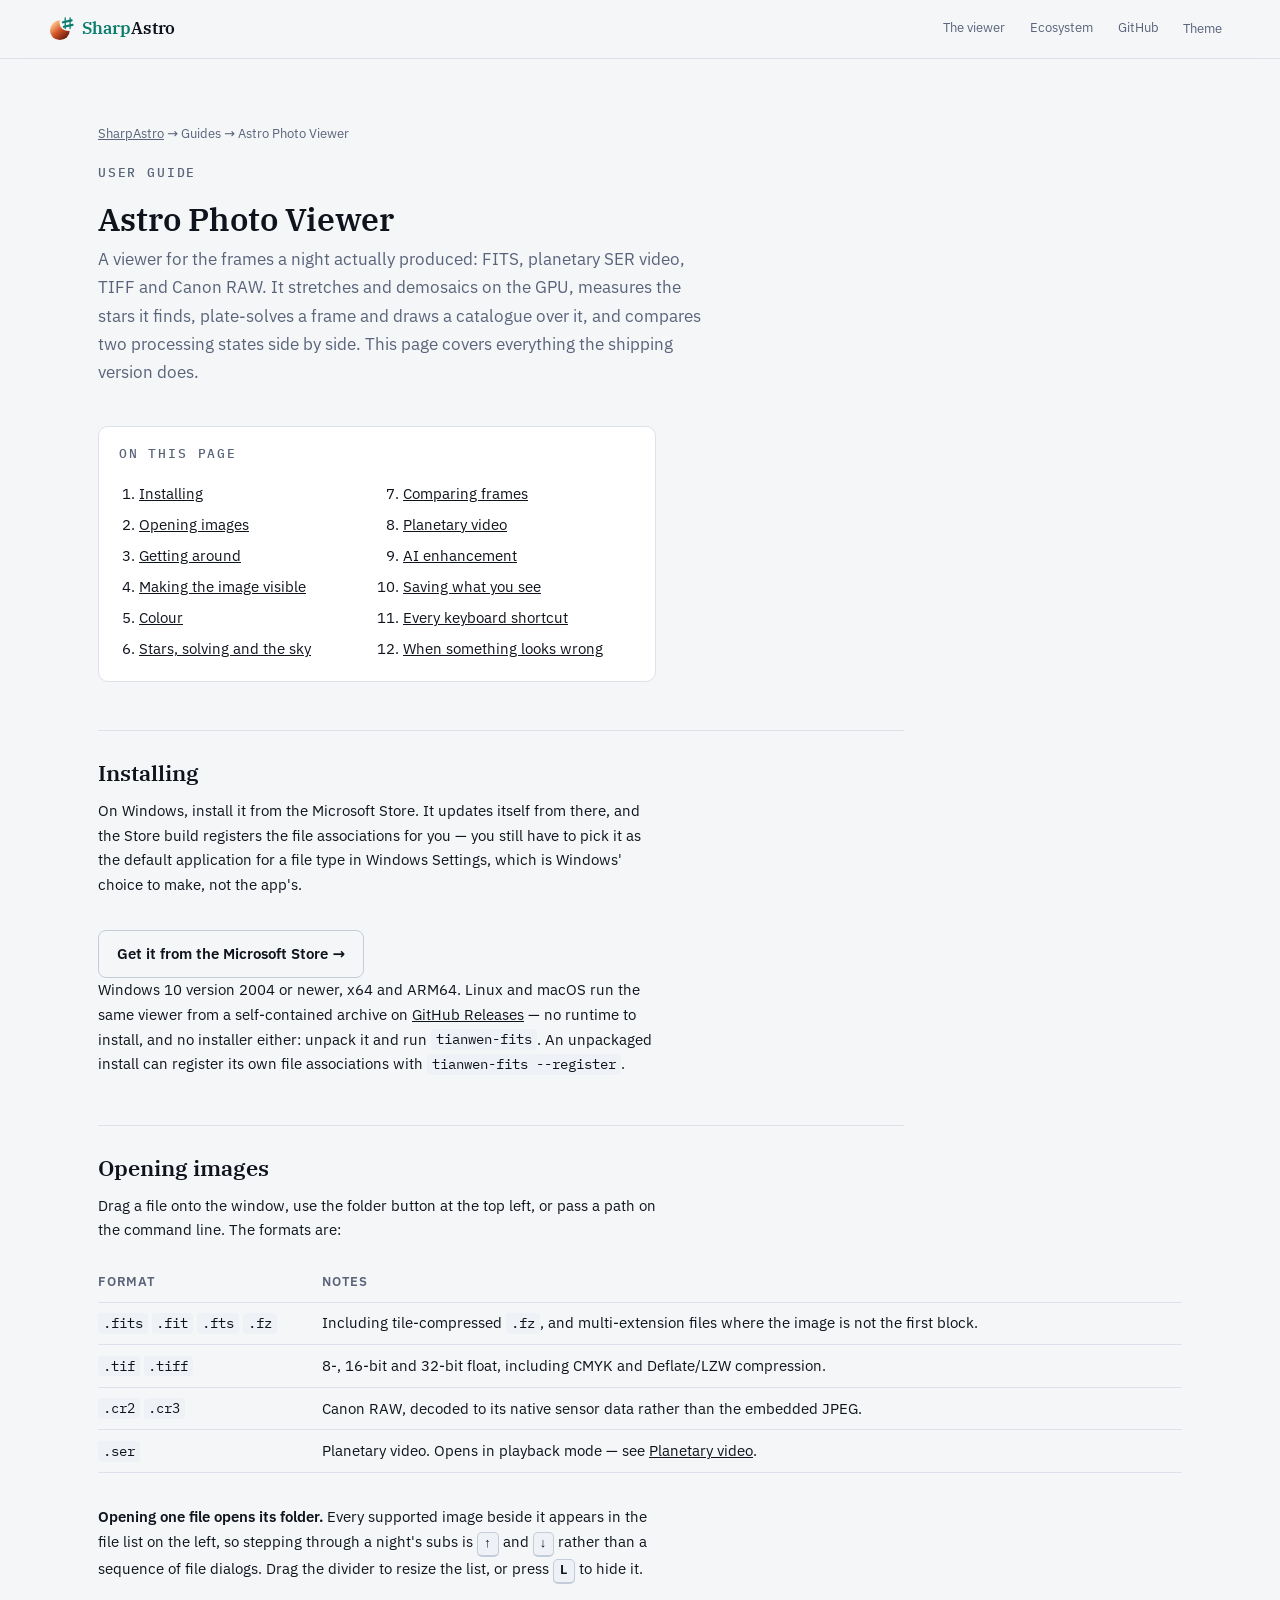
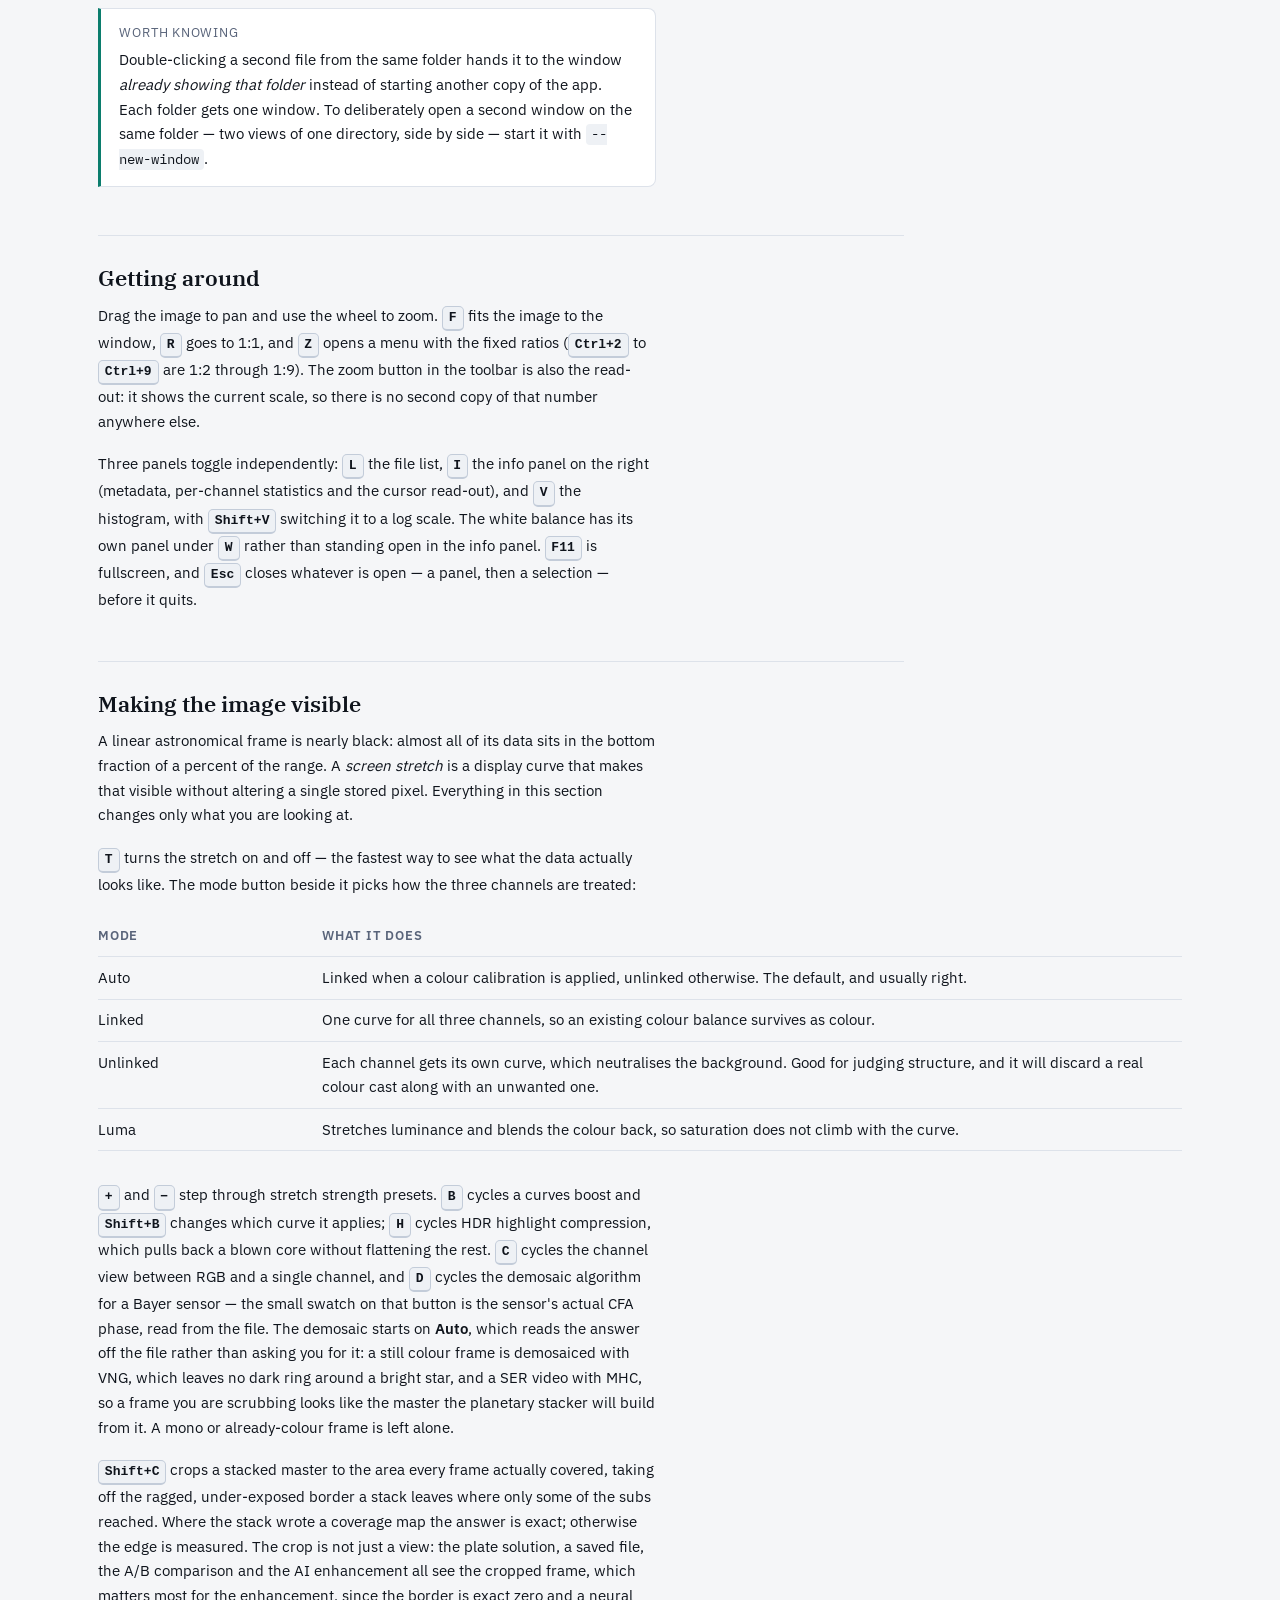
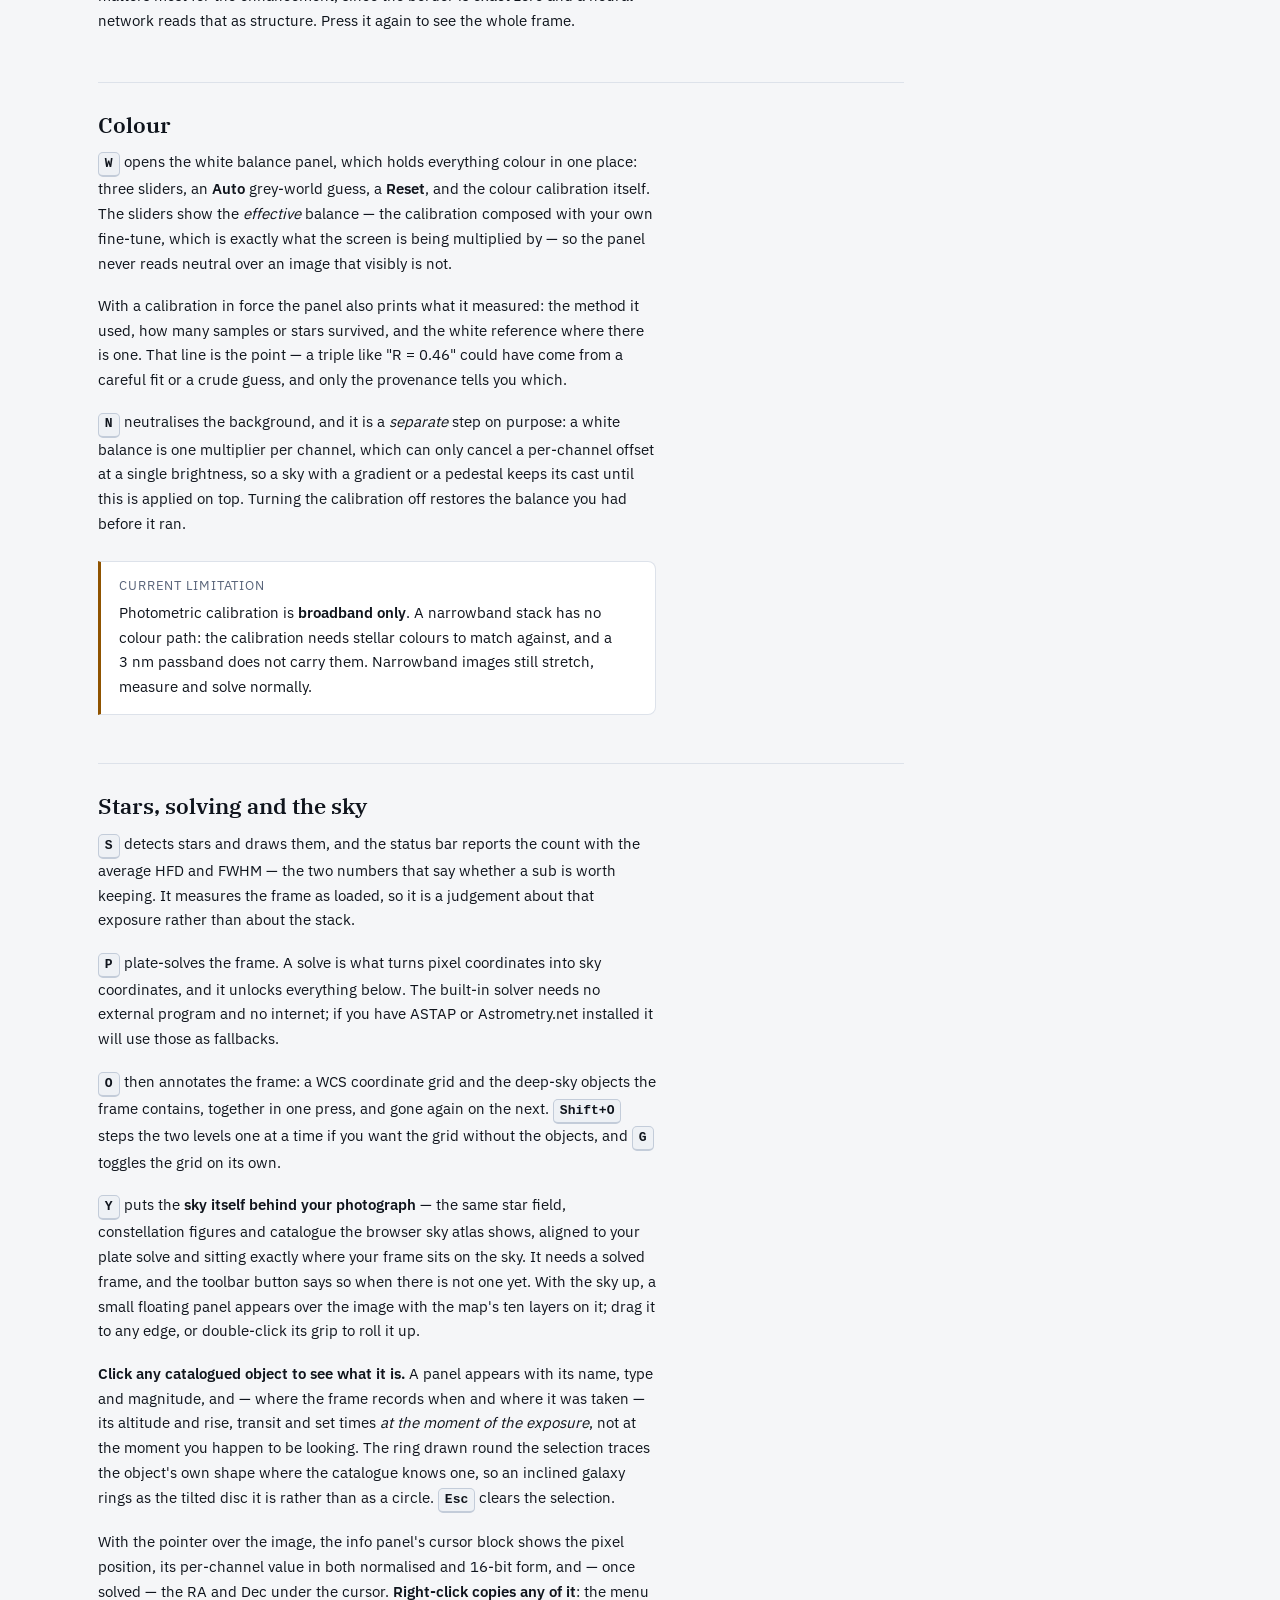
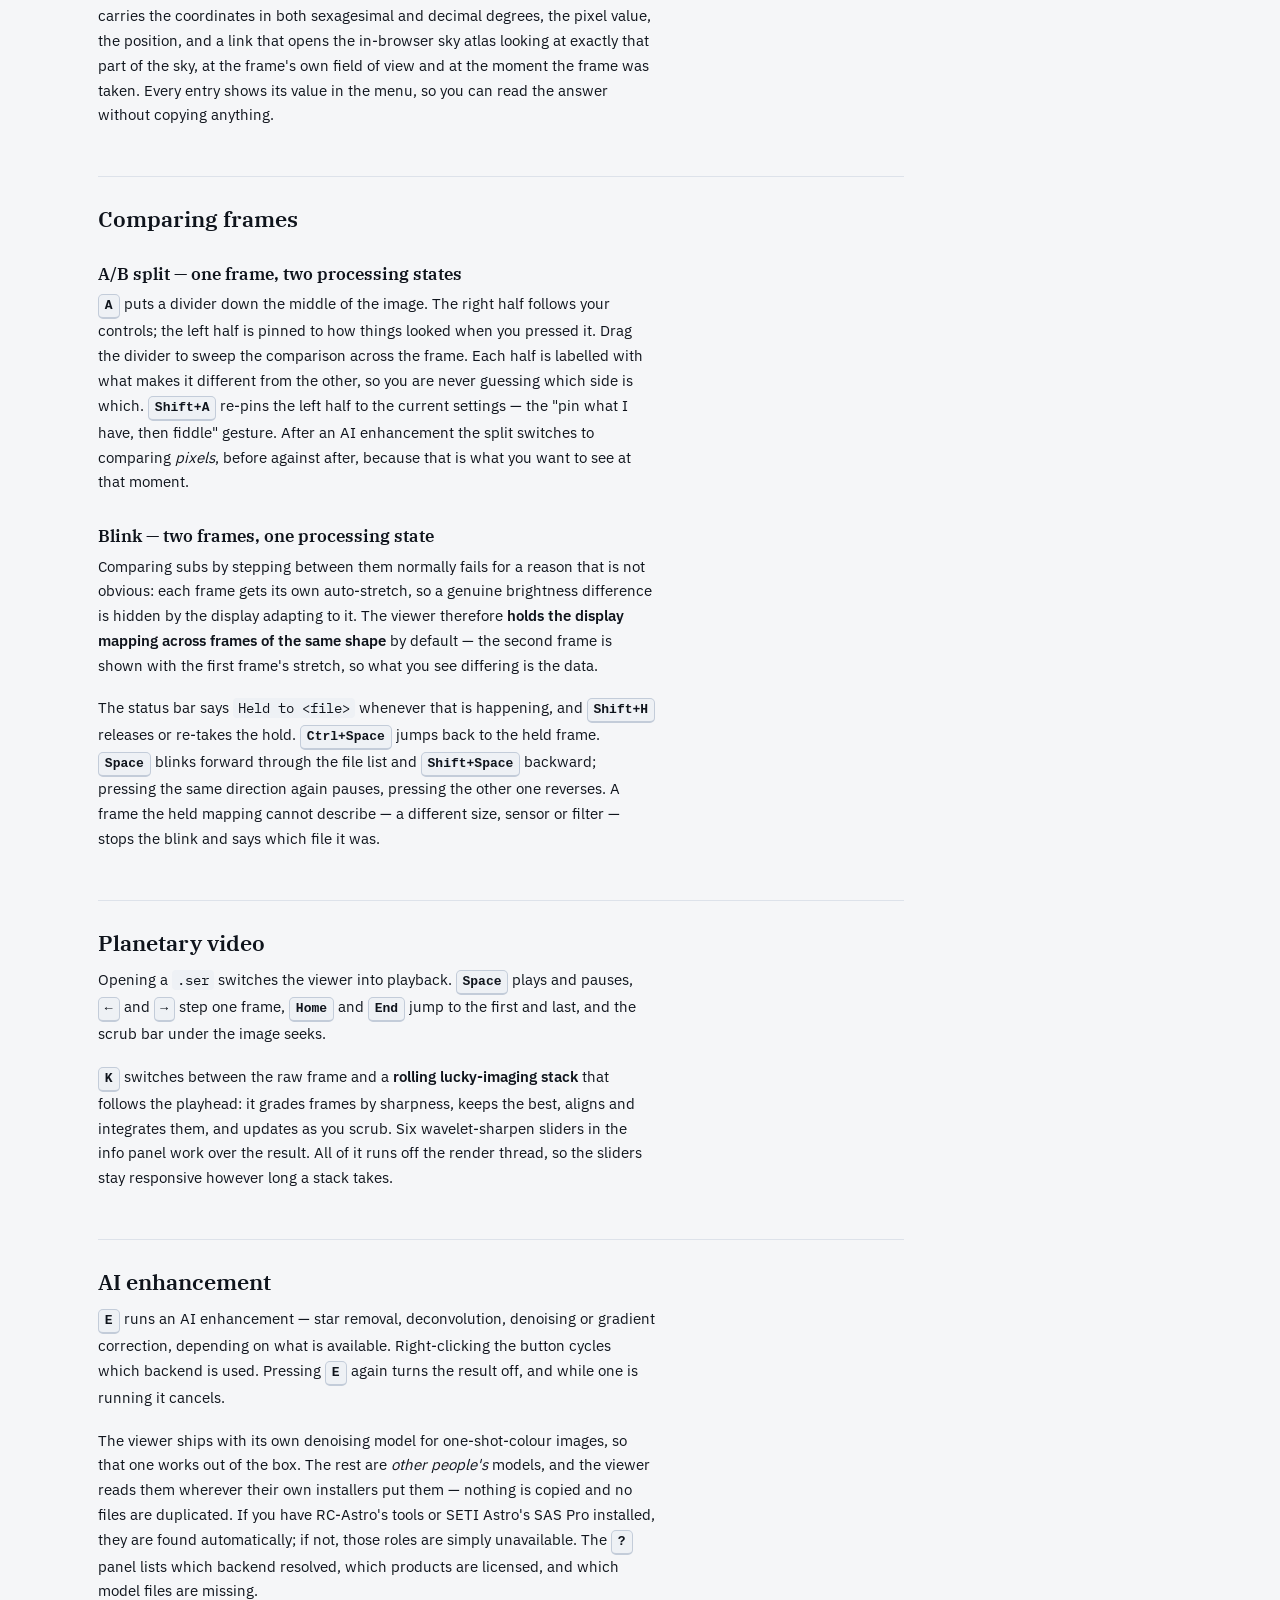
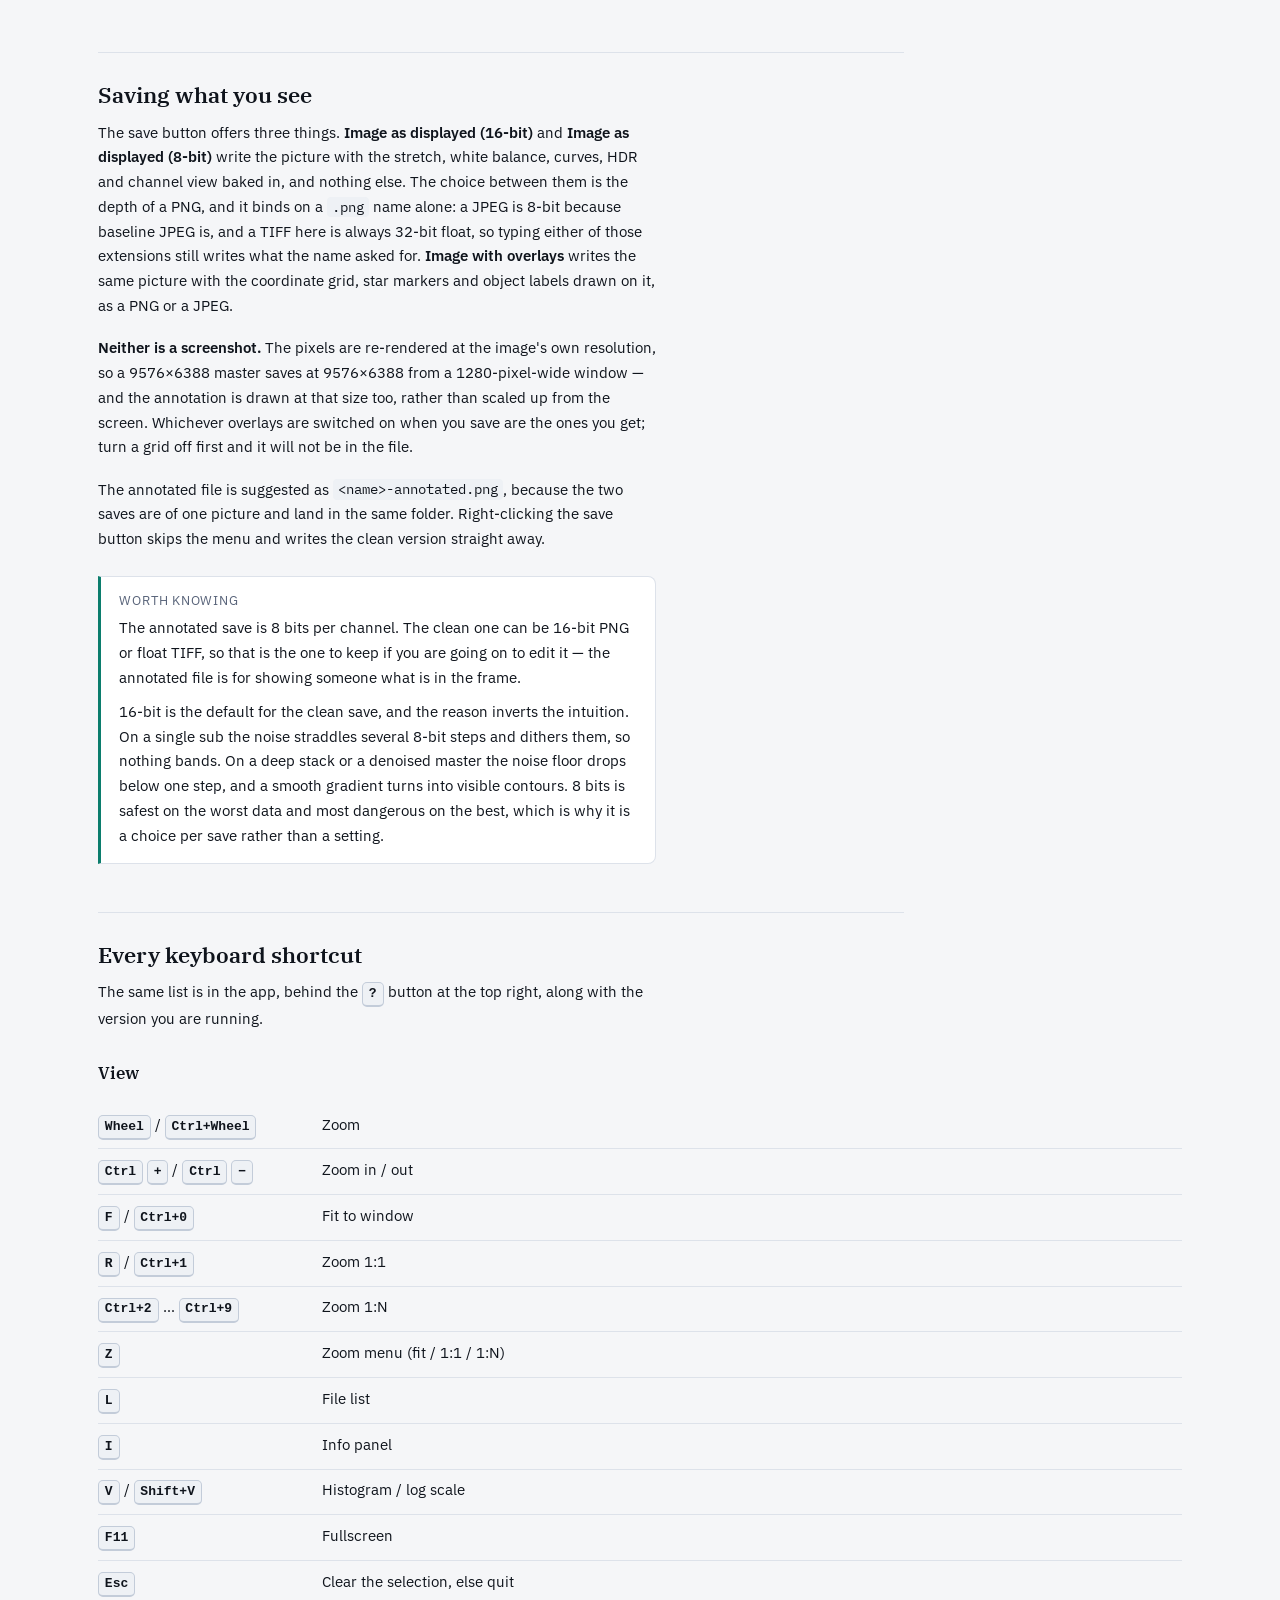
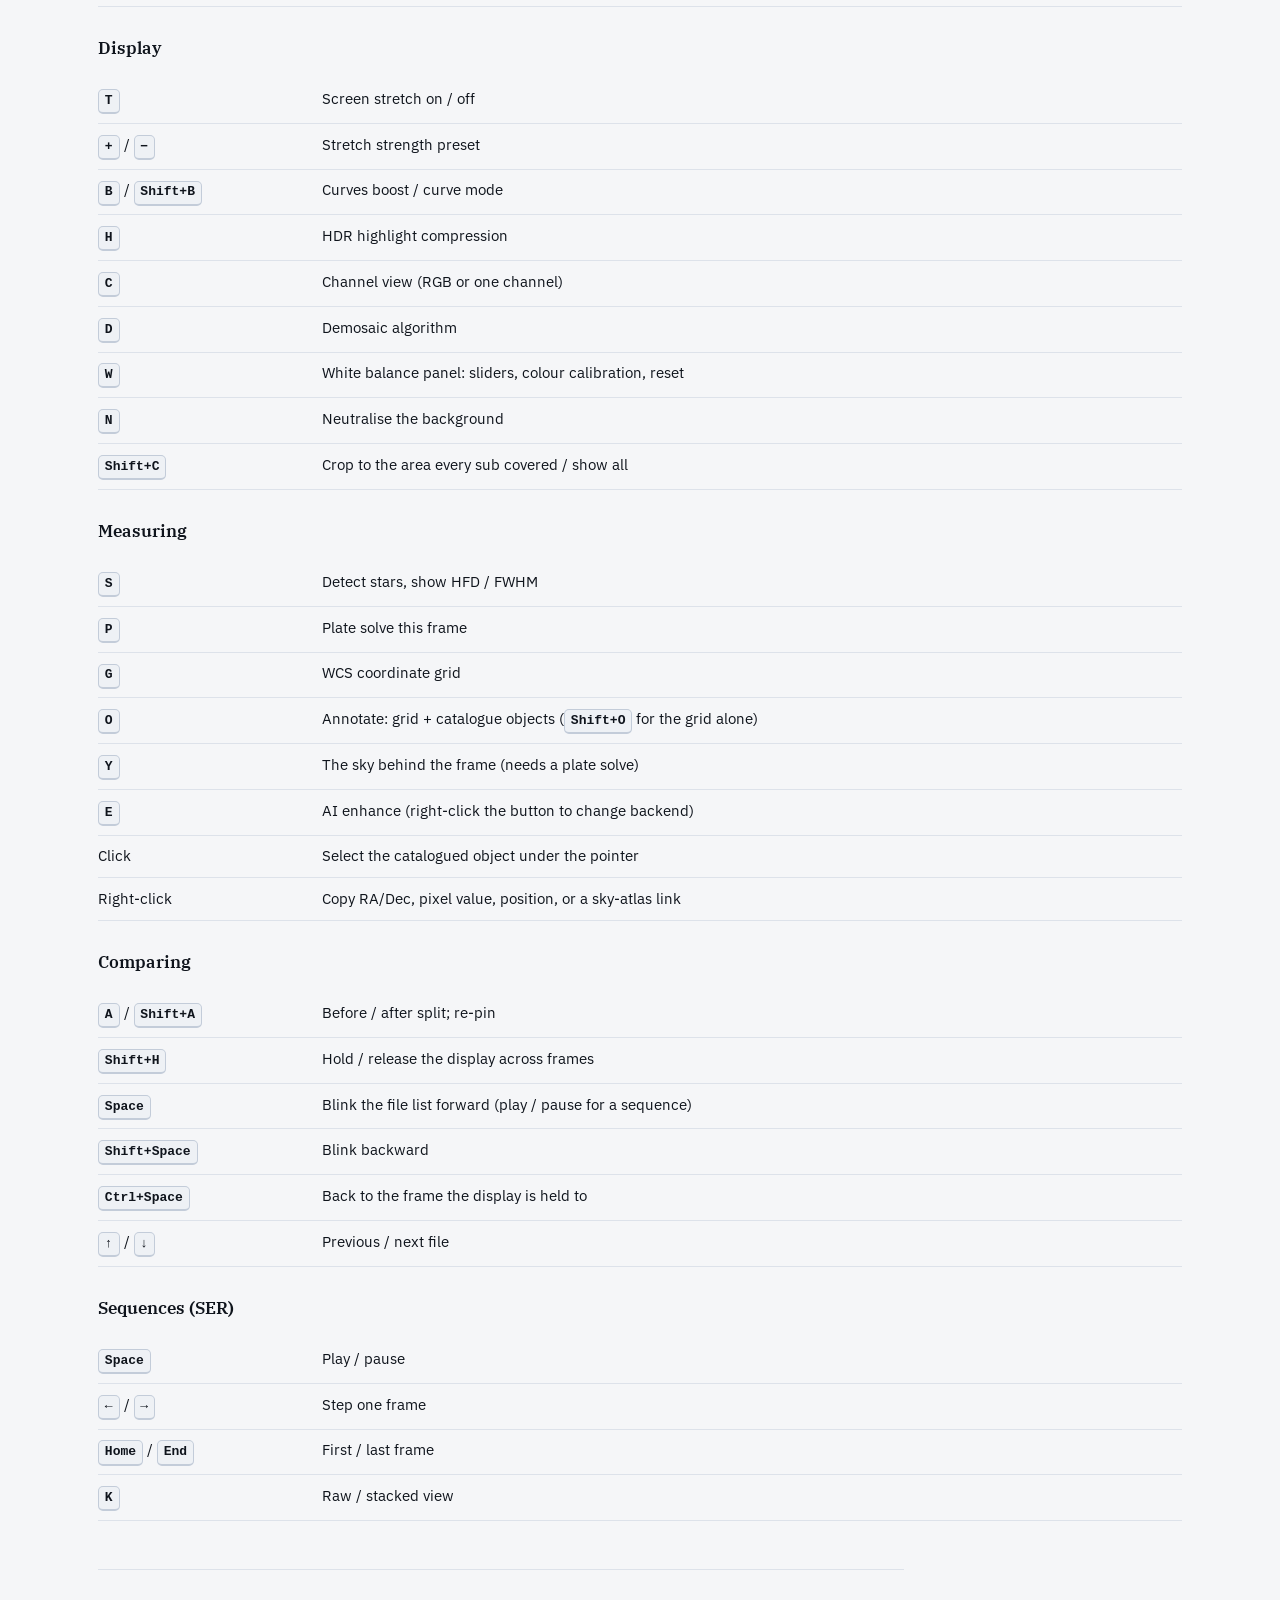
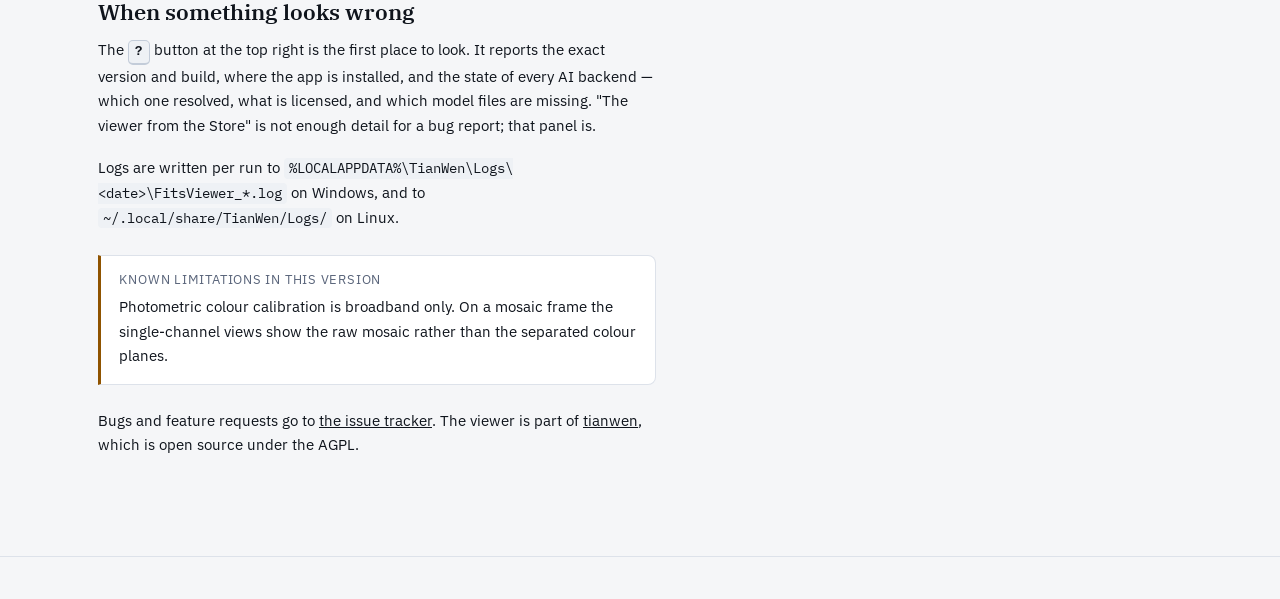
==== commit ef4327a2: "docs(viewer): O annotates the frame, and the sky has its own key Two corrections, only one of them n" ====
--- a/guide/viewer.html
+++ b/guide/viewer.html
@@ -281,14 +281,18 @@
                     those as fallbacks.
                 </p>
                 <p>
-                    <kbd>O</kbd> then steps through three levels of context rather than toggling one:
-                    first a WCS coordinate grid, then the deep-sky objects the frame contains, then the
-                    <strong>sky itself drawn behind your photograph</strong> &mdash; the same star field,
-                    constellation figures and catalogue the browser sky atlas shows, aligned to your
-                    plate solve and sitting exactly where your frame sits on the sky. <kbd>Shift+O</kbd>
-                    steps back down, and <kbd>G</kbd> still toggles the grid on its own. At the top level
-                    a small floating panel appears over the image with the map's ten layers on it; drag
-                    it to any edge, or double-click its grip to roll it up.
+                    <kbd>O</kbd> then annotates the frame: a WCS coordinate grid and the deep-sky objects
+                    the frame contains, together in one press, and gone again on the next.
+                    <kbd>Shift+O</kbd> steps the two levels one at a time if you want the grid without the
+                    objects, and <kbd>G</kbd> toggles the grid on its own.
+                </p>
+                <p>
+                    <kbd>Y</kbd> puts the <strong>sky itself behind your photograph</strong> &mdash; the
+                    same star field, constellation figures and catalogue the browser sky atlas shows,
+                    aligned to your plate solve and sitting exactly where your frame sits on the sky. It
+                    needs a solved frame, and the toolbar button says so when there is not one yet. With
+                    the sky up, a small floating panel appears over the image with the map's ten layers on
+                    it; drag it to any edge, or double-click its grip to roll it up.
                 </p>
                 <p>
                     <strong>Click any catalogued object to see what it is.</strong> A panel appears with
@@ -456,7 +460,8 @@
                         <tr><td><kbd>S</kbd></td><td>Detect stars, show HFD / FWHM</td></tr>
                         <tr><td><kbd>P</kbd></td><td>Plate solve this frame</td></tr>
                         <tr><td><kbd>G</kbd></td><td>WCS coordinate grid</td></tr>
-                        <tr><td><kbd>O</kbd> / <kbd>Shift+O</kbd></td><td>Context: grid, then catalogue objects, then the sky behind the frame</td></tr>
+                        <tr><td><kbd>O</kbd></td><td>Annotate: grid + catalogue objects (<kbd>Shift+O</kbd> for the grid alone)</td></tr>
+                        <tr><td><kbd>Y</kbd></td><td>The sky behind the frame (needs a plate solve)</td></tr>
                         <tr><td><kbd>E</kbd></td><td>AI enhance (right-click the button to change backend)</td></tr>
                         <tr><td>Click</td><td>Select the catalogued object under the pointer</td></tr>
                         <tr><td>Right-click</td><td>Copy RA/Dec, pixel value, position, or a sky-atlas link</td></tr>
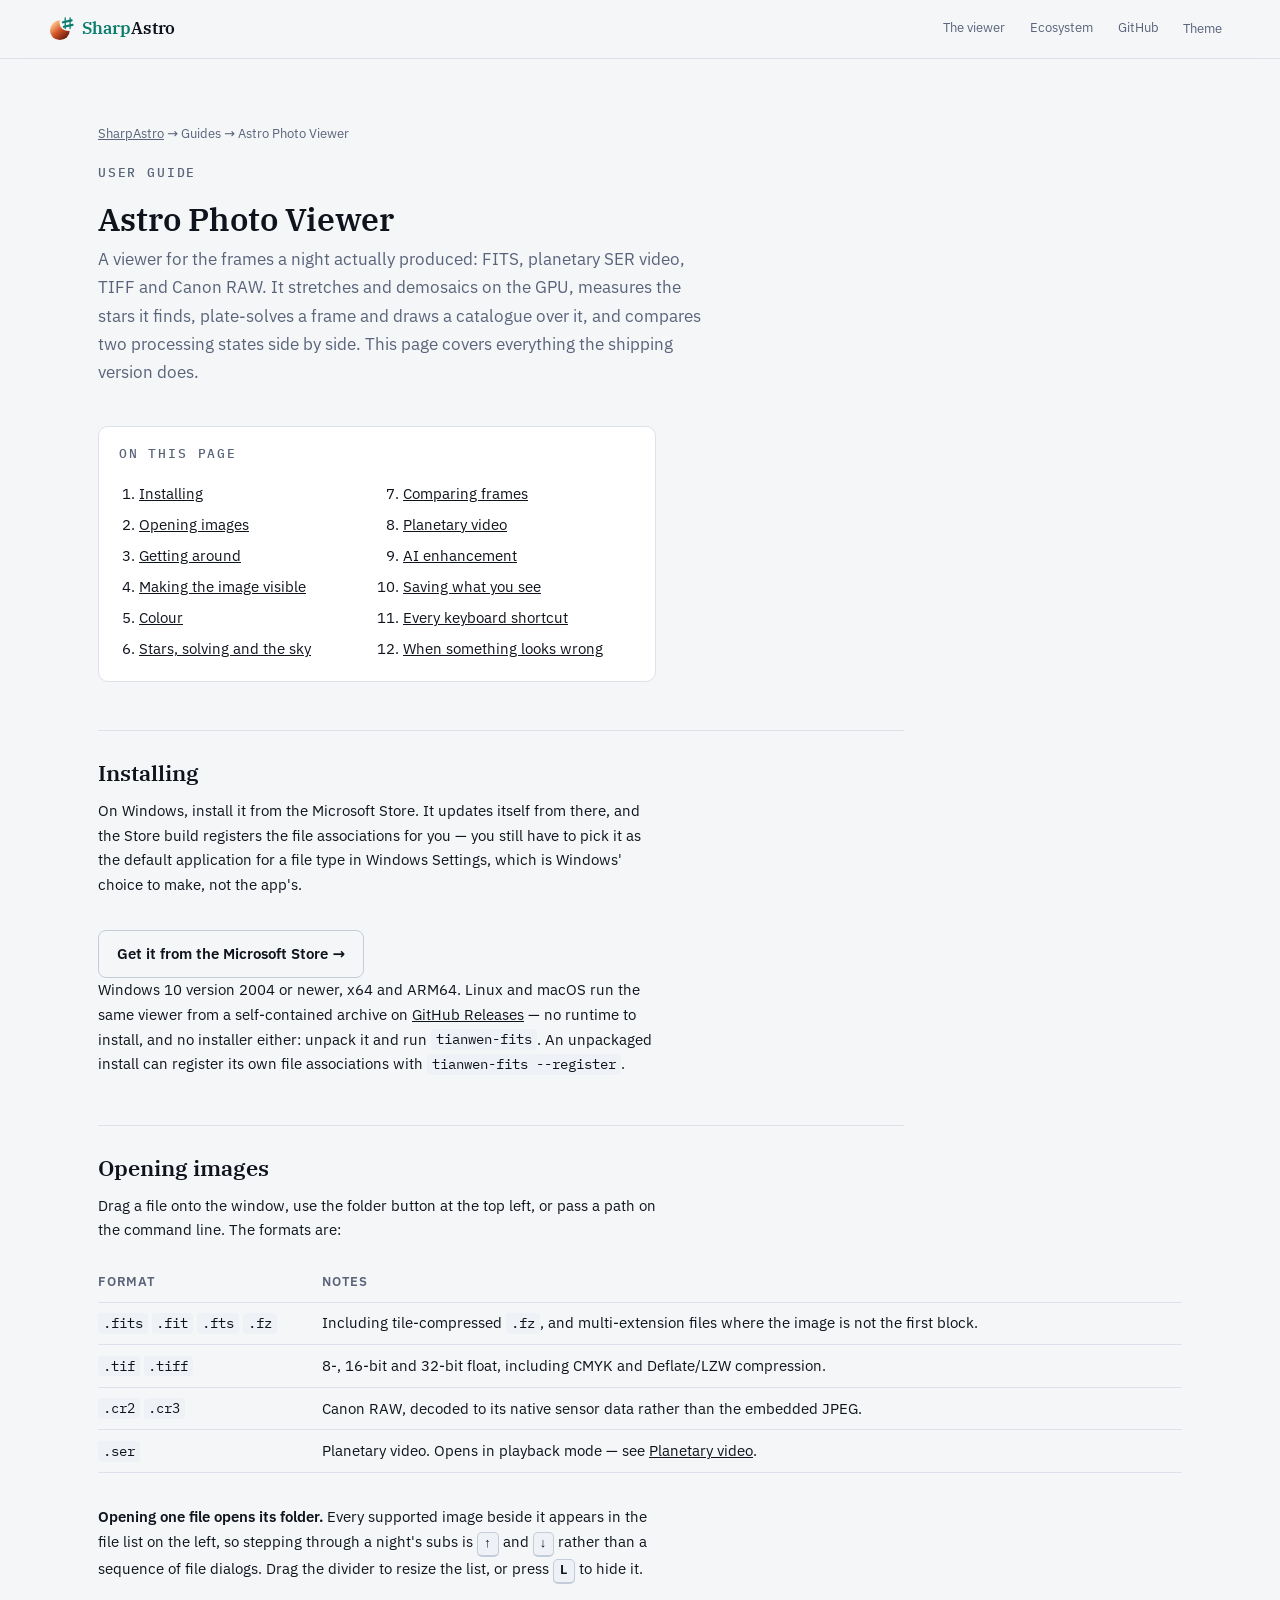
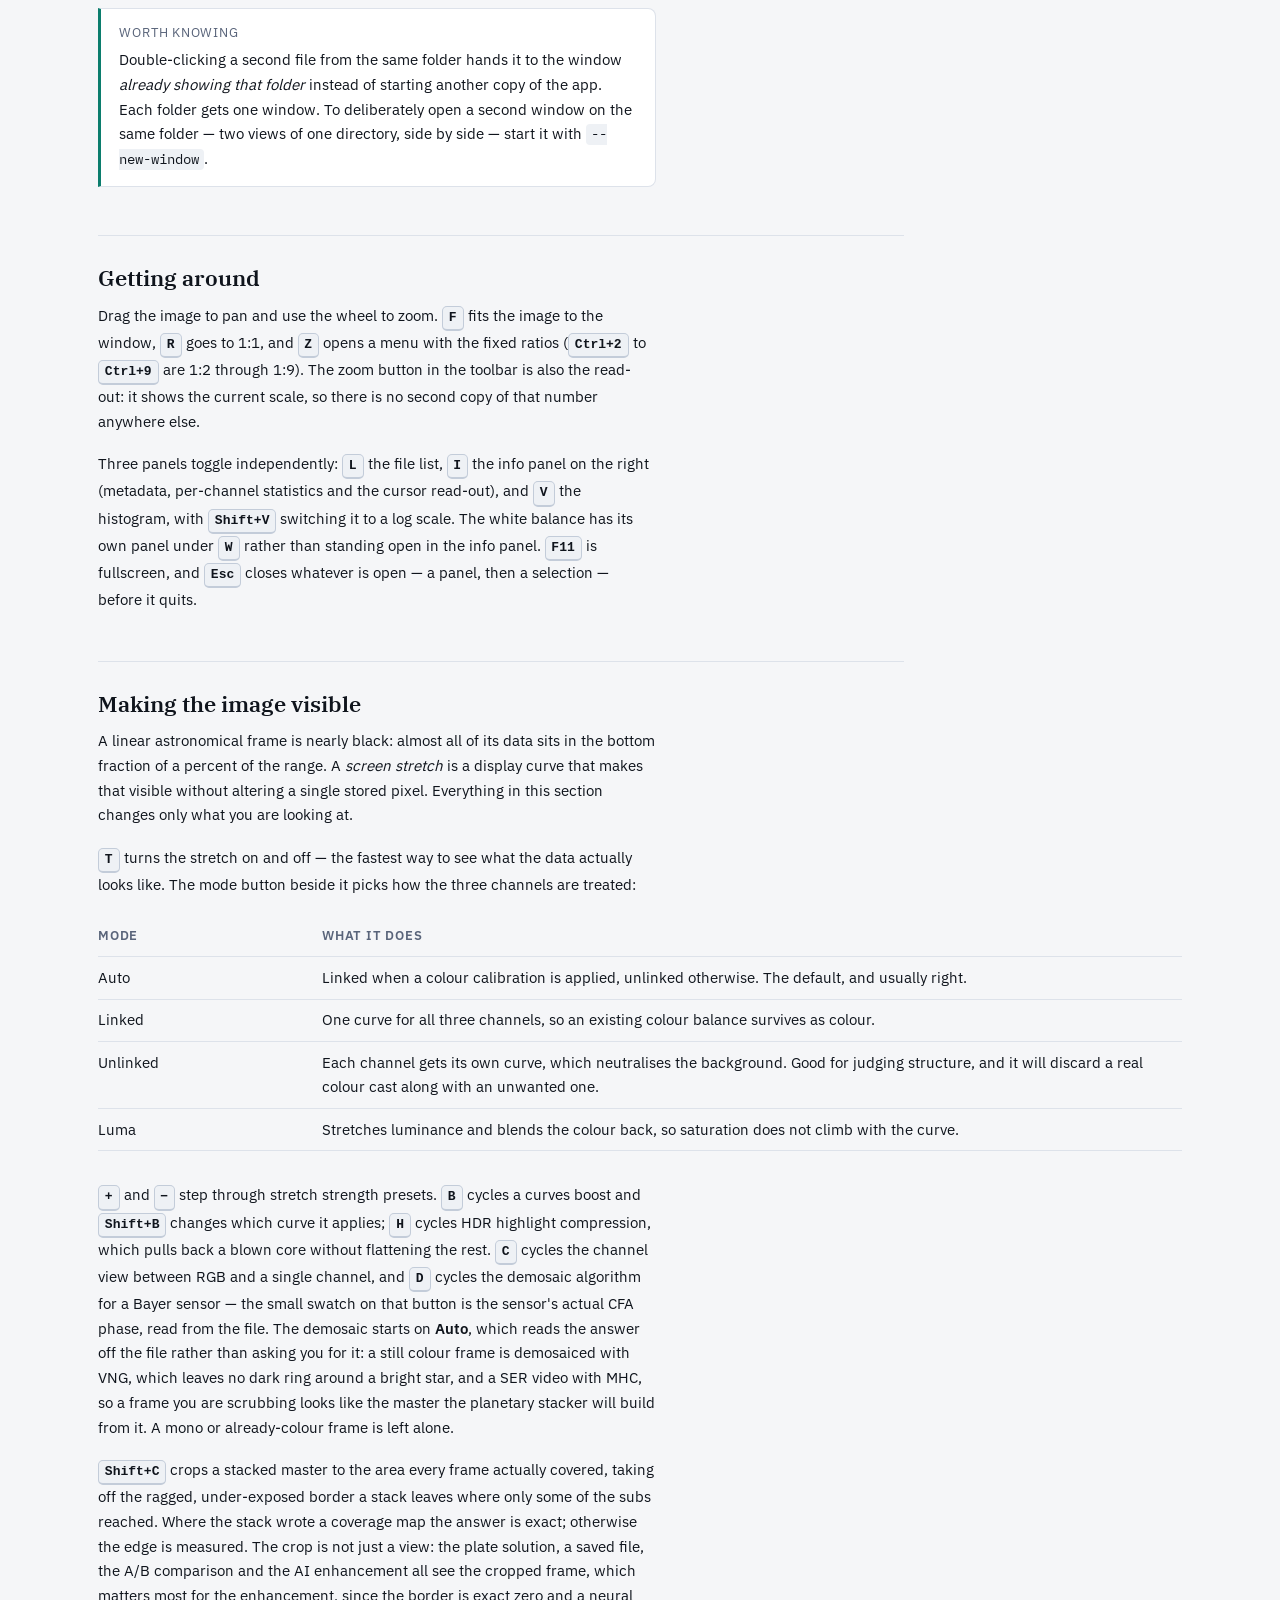
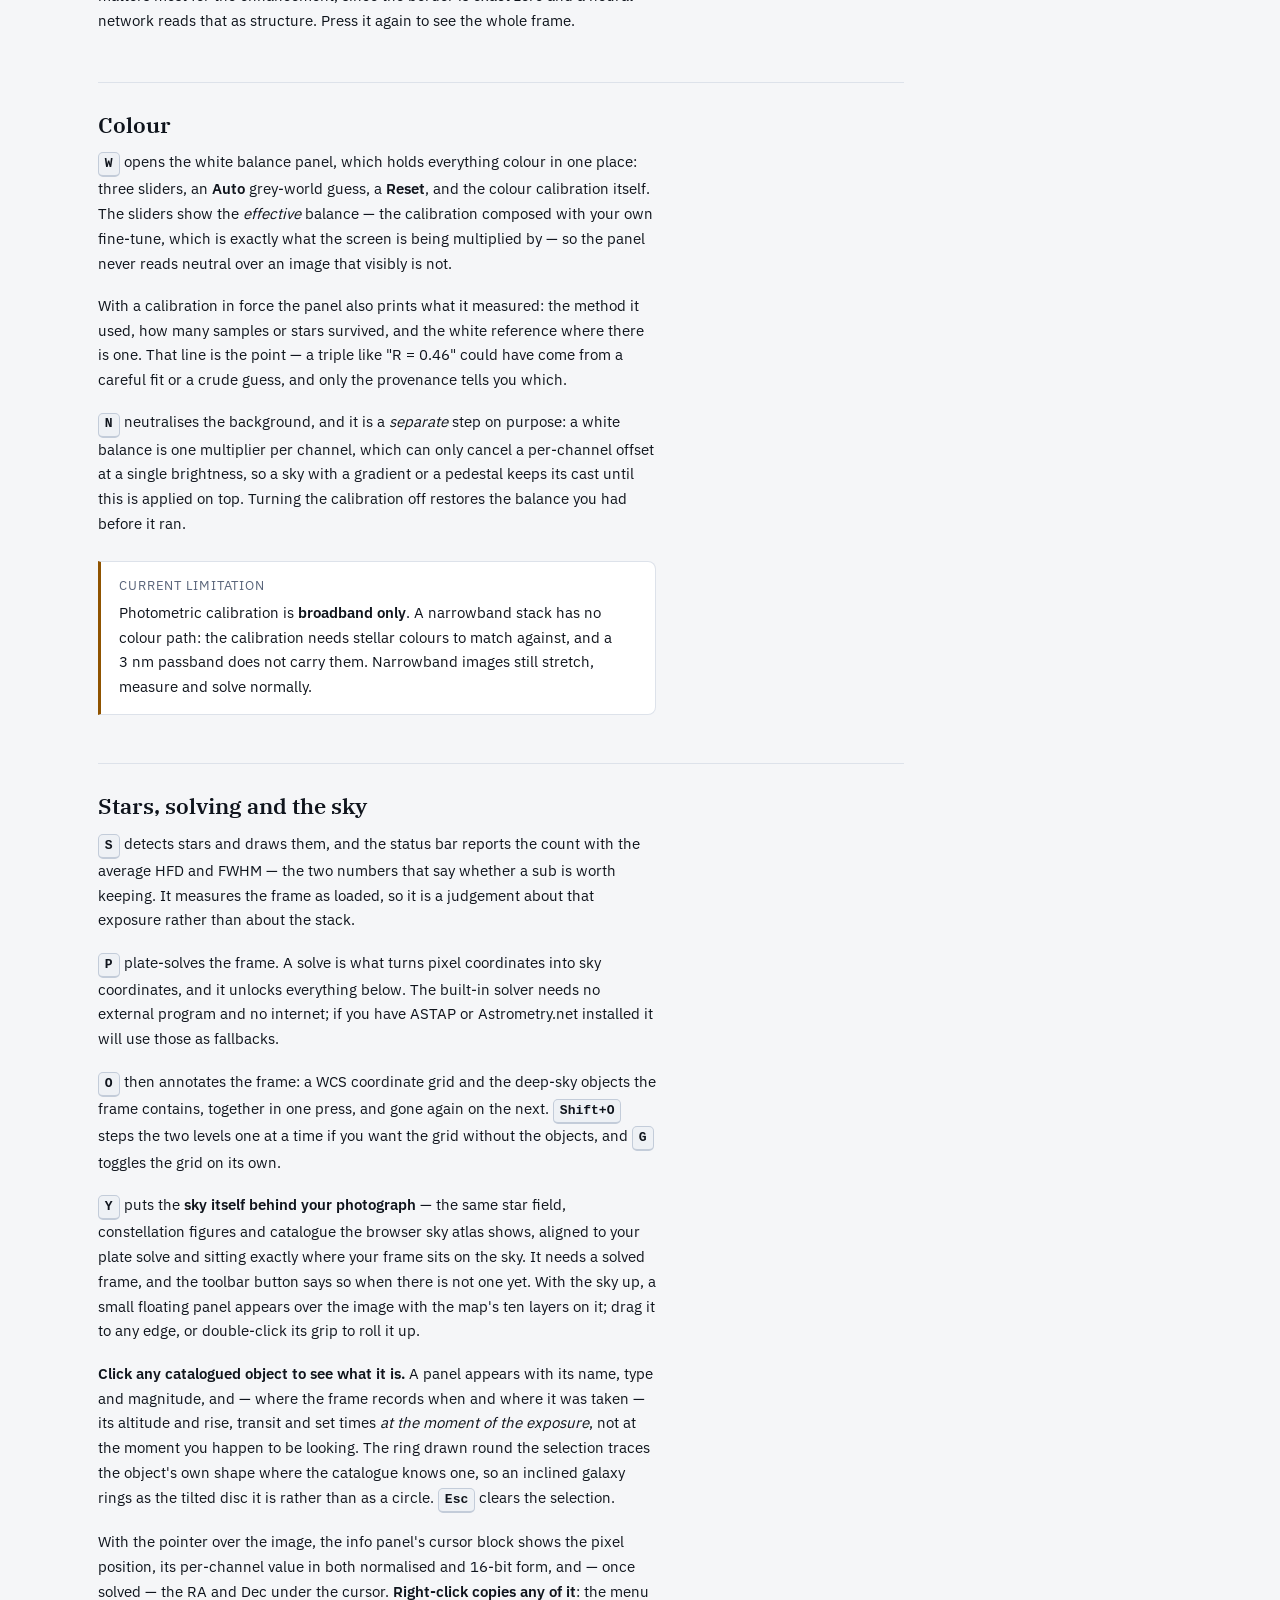
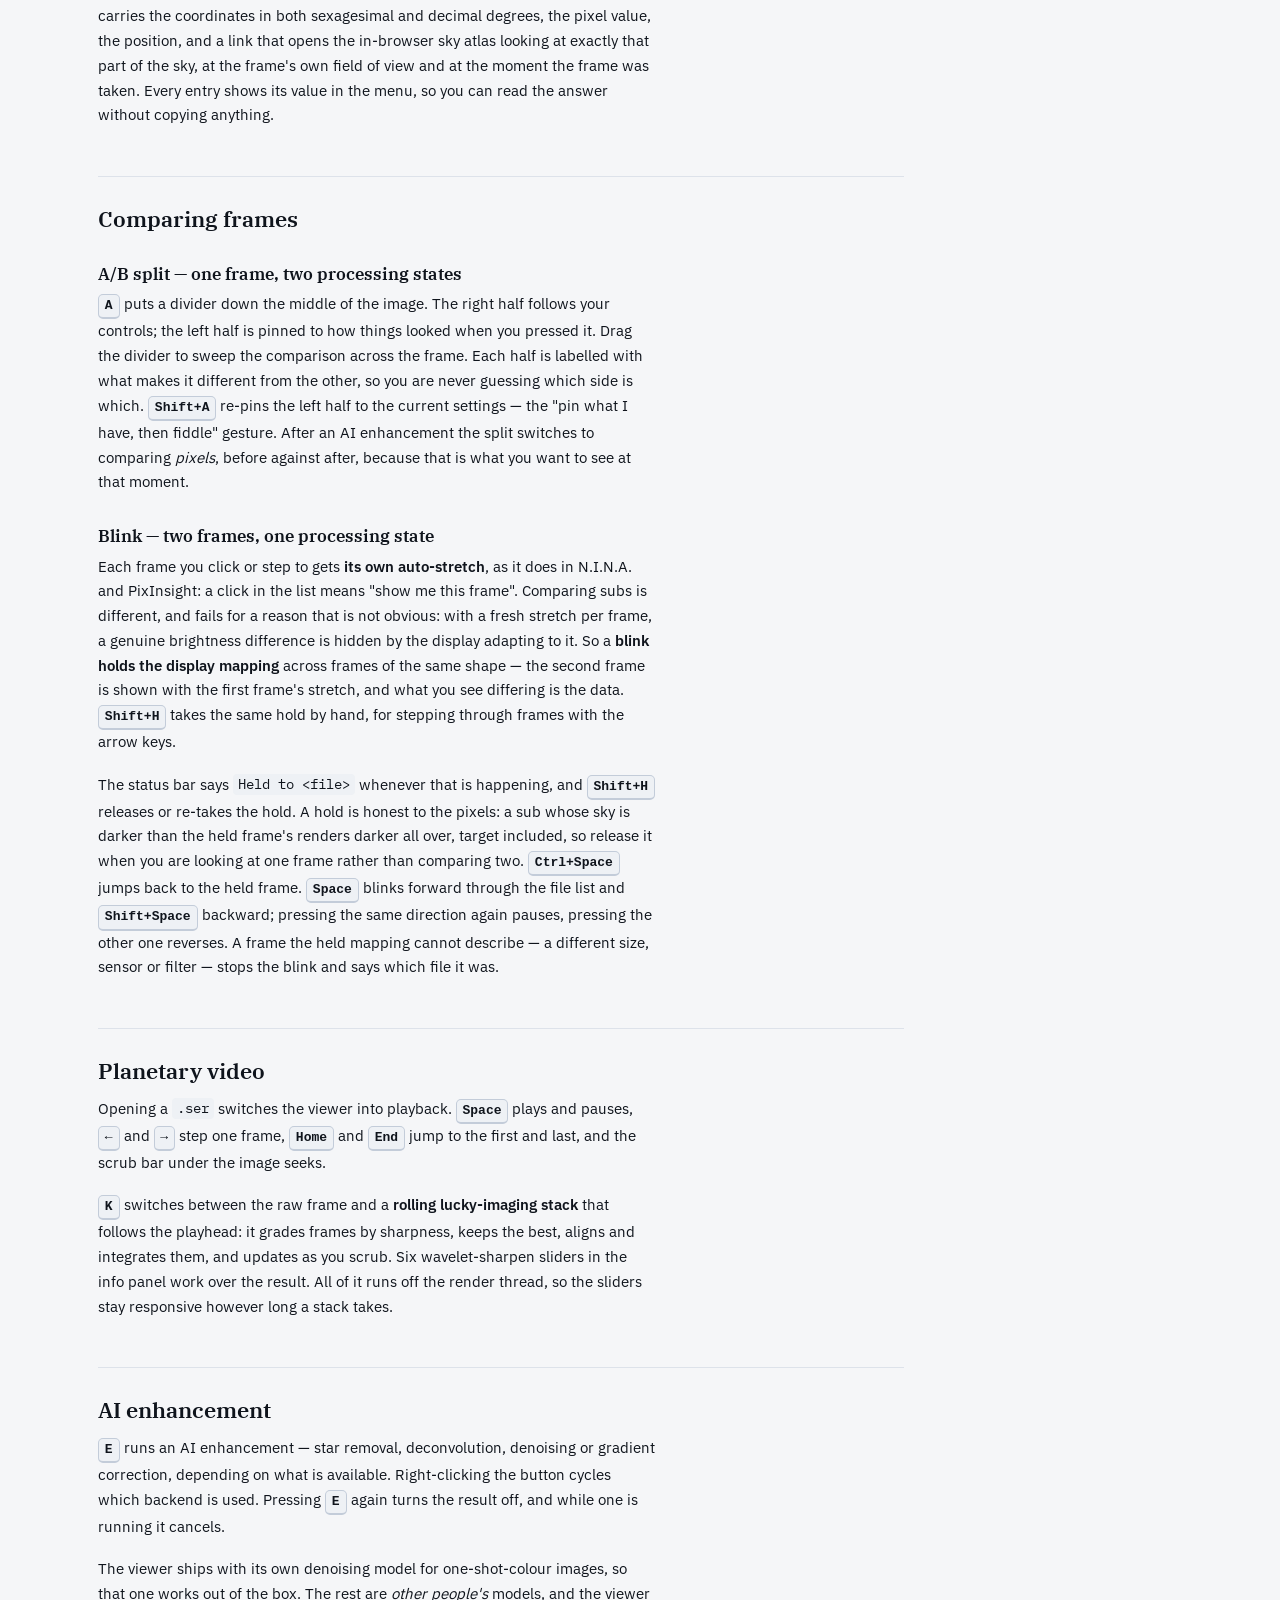
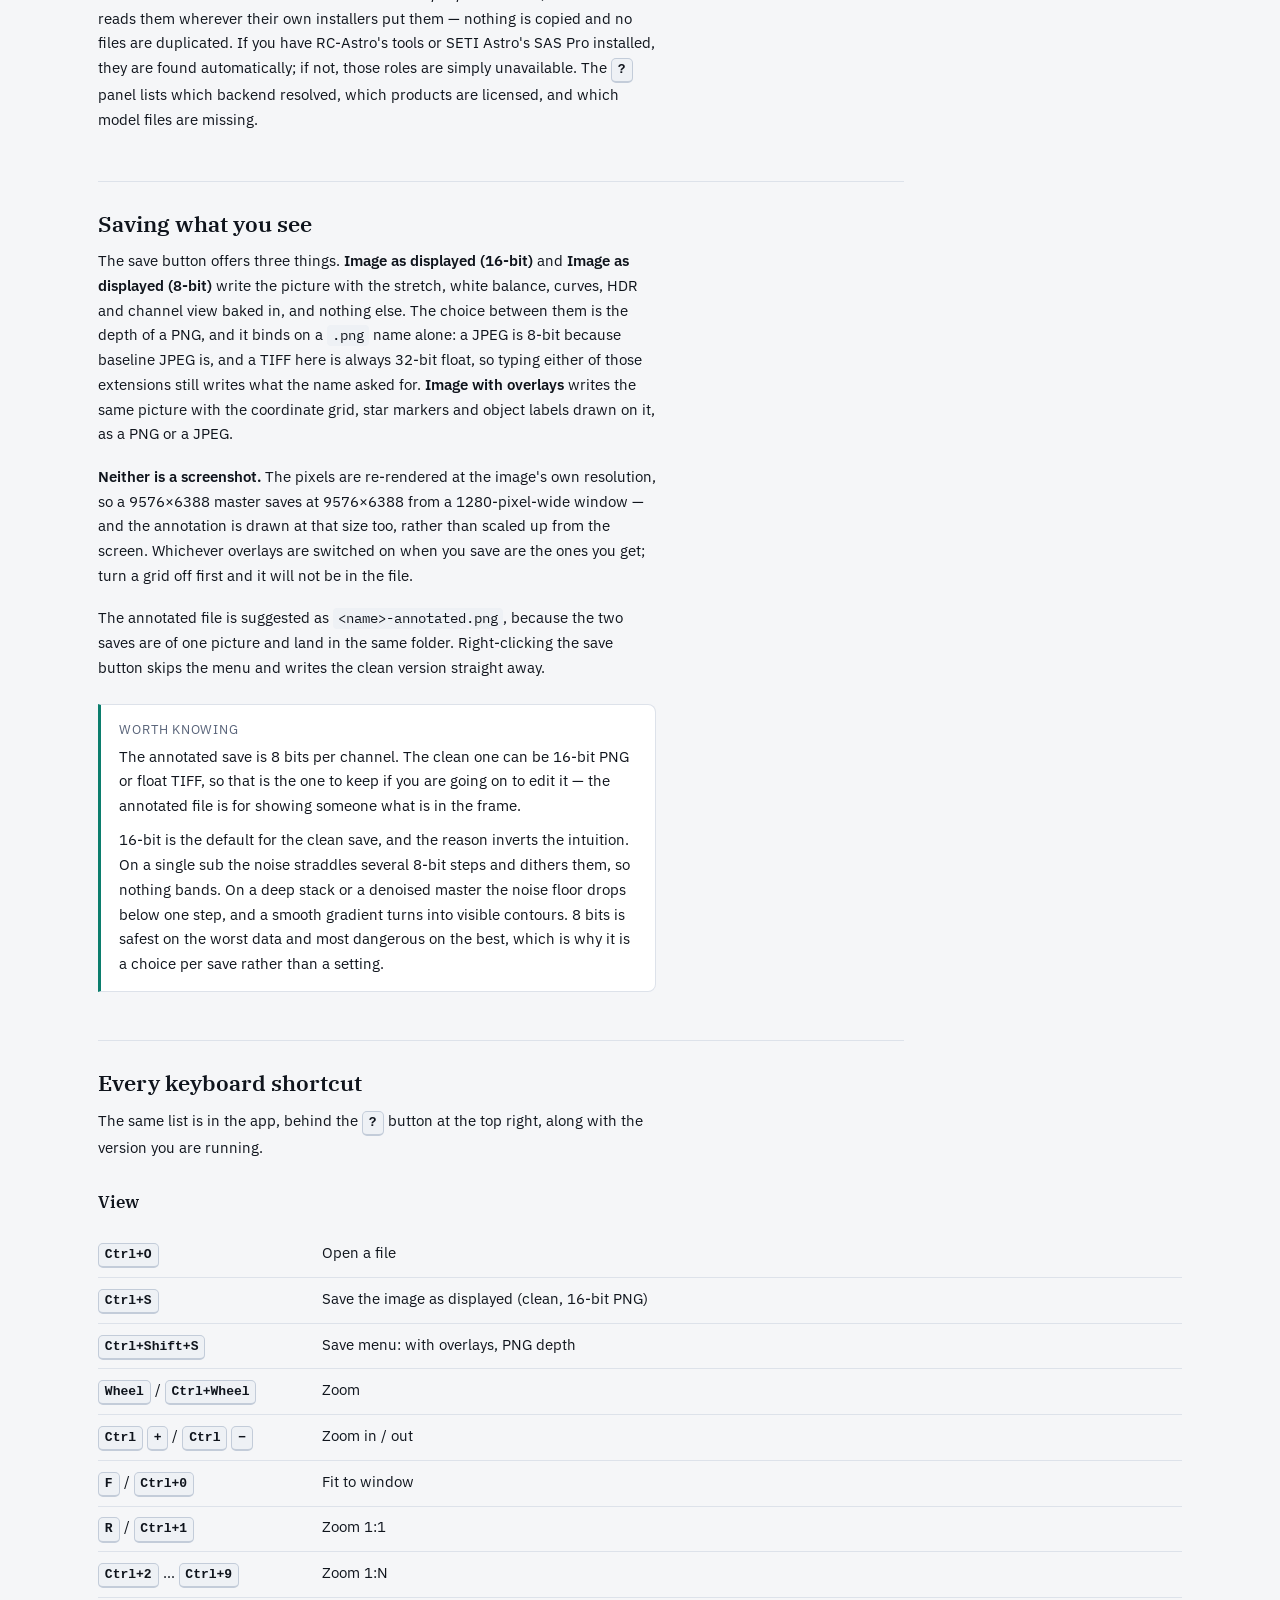
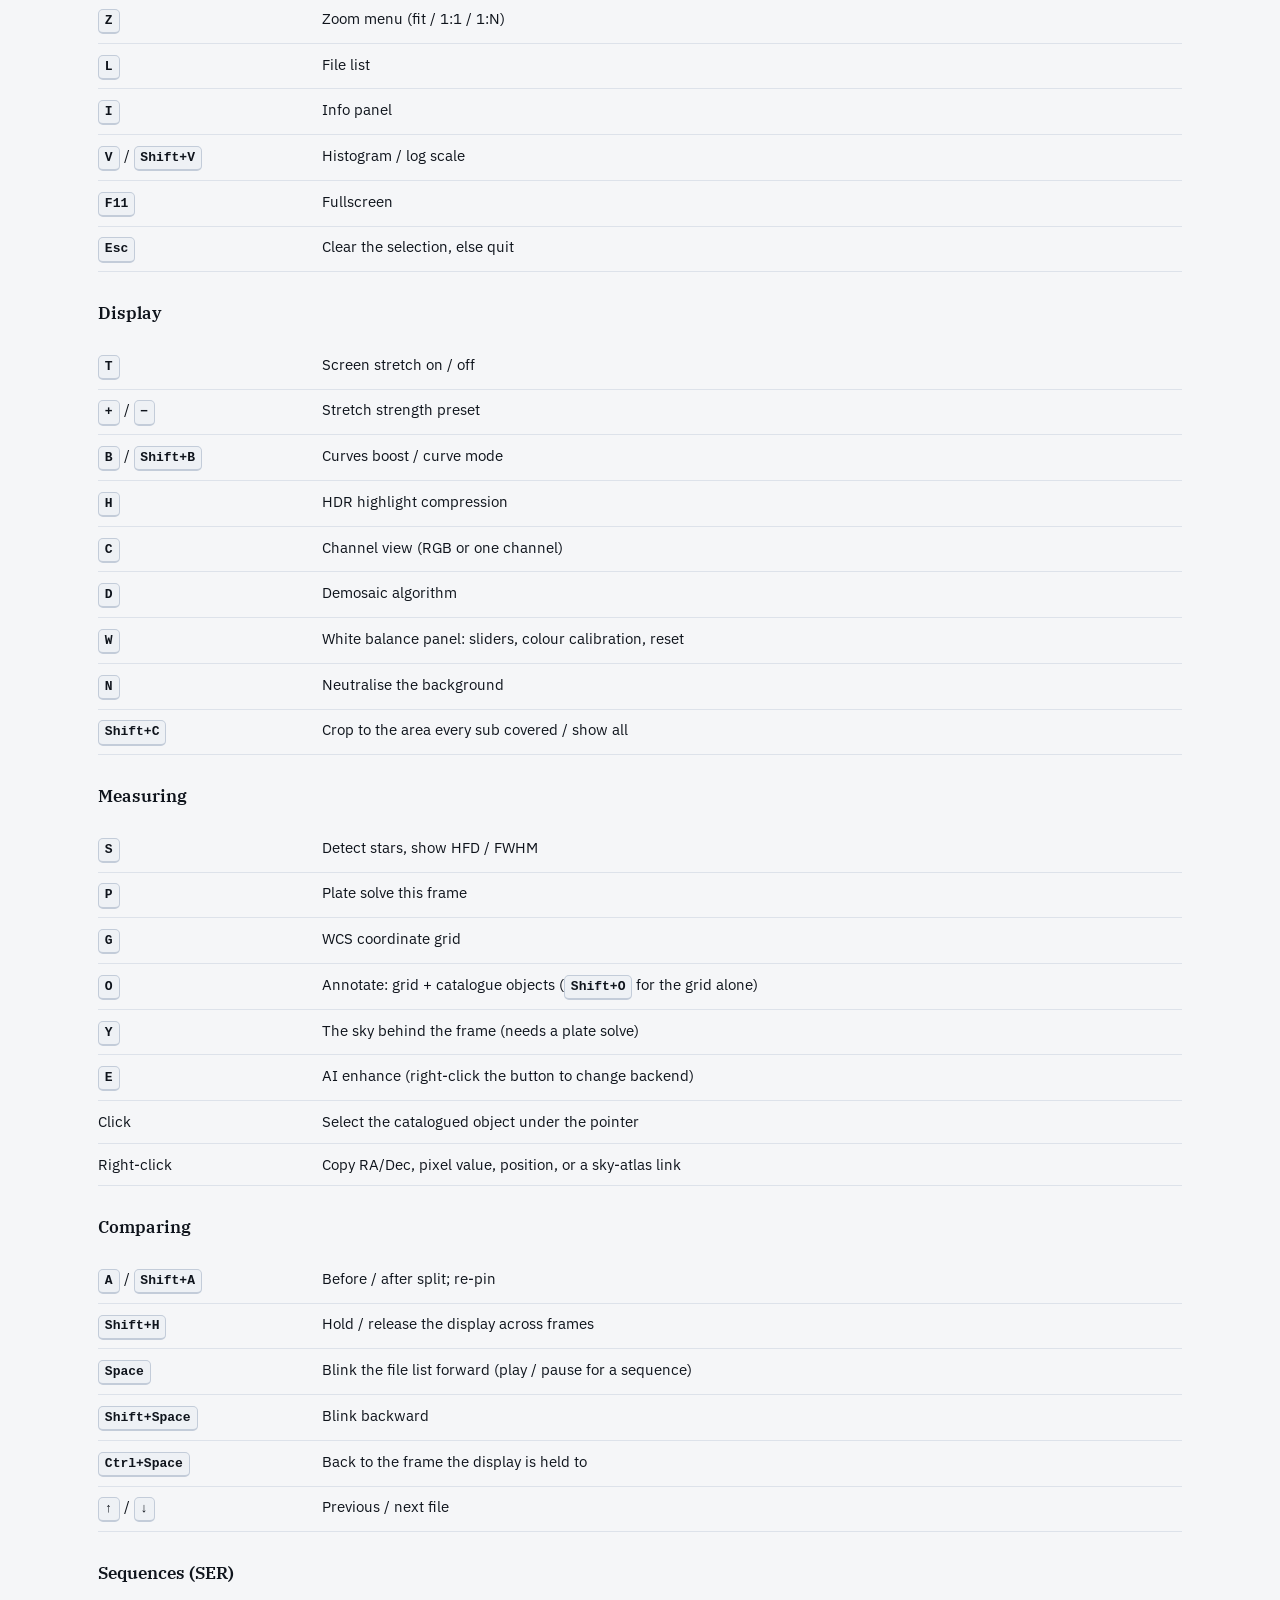
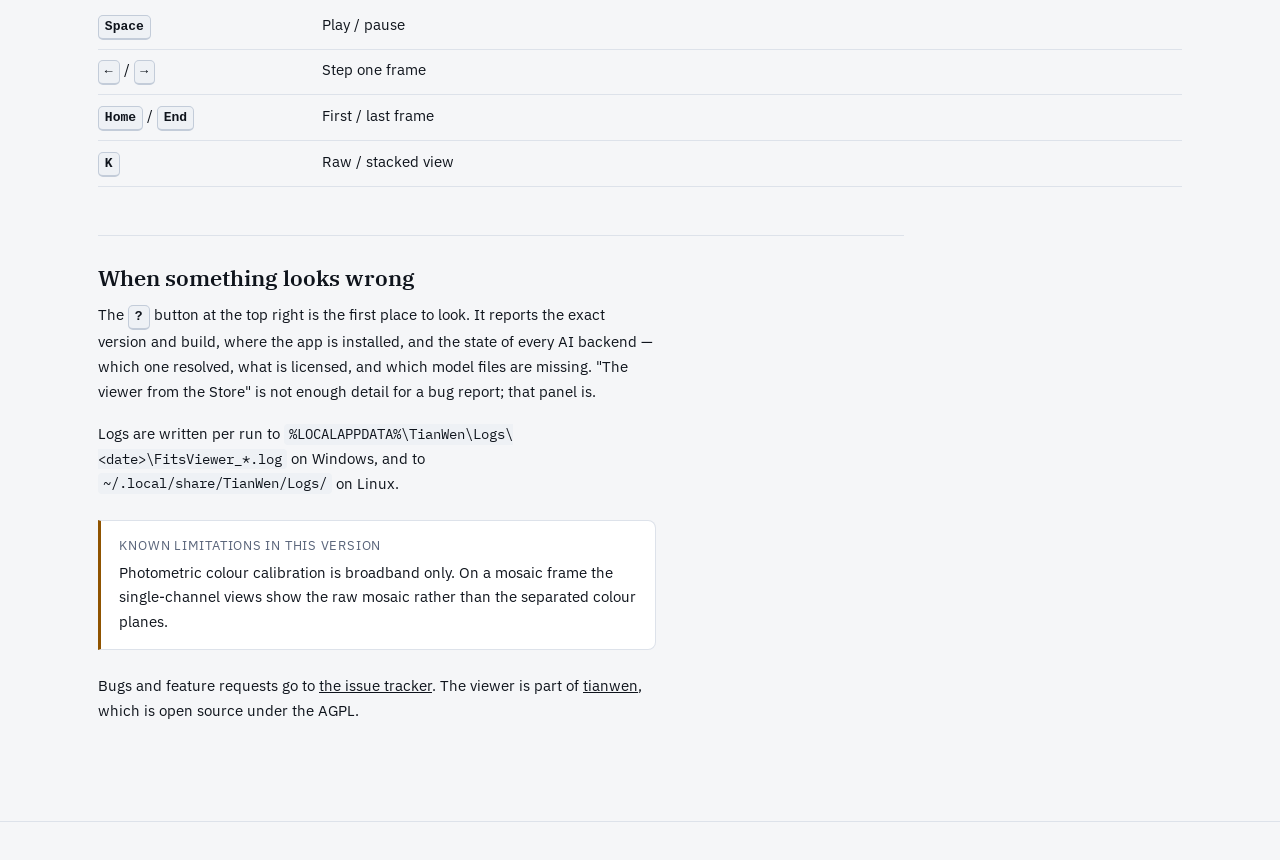
==== commit c6b2fbc5: "docs(viewer): a click in the list is its own auto-stretch, a blink holds; Ctrl+O, Ctrl+S, Ctrl+Shift" ====
--- a/guide/viewer.html
+++ b/guide/viewer.html
@@ -328,15 +328,20 @@
                 </p>
                 <h3>Blink &mdash; two frames, one processing state</h3>
                 <p>
-                    Comparing subs by stepping between them normally fails for a reason that is not
-                    obvious: each frame gets its own auto-stretch, so a genuine brightness difference is
-                    hidden by the display adapting to it. The viewer therefore <strong>holds the display
-                    mapping across frames of the same shape</strong> by default &mdash; the second frame
-                    is shown with the first frame's stretch, so what you see differing is the data.
+                    Each frame you click or step to gets <strong>its own auto-stretch</strong>, as it does
+                    in N.I.N.A. and PixInsight: a click in the list means "show me this frame". Comparing
+                    subs is different, and fails for a reason that is not obvious: with a fresh stretch per
+                    frame, a genuine brightness difference is hidden by the display adapting to it. So a
+                    <strong>blink holds the display mapping</strong> across frames of the same shape
+                    &mdash; the second frame is shown with the first frame's stretch, and what you see
+                    differing is the data. <kbd>Shift+H</kbd> takes the same hold by hand, for stepping
+                    through frames with the arrow keys.
                 </p>
                 <p>
                     The status bar says <code>Held to &lt;file&gt;</code> whenever that is happening, and
-                    <kbd>Shift+H</kbd> releases or re-takes the hold.
+                    <kbd>Shift+H</kbd> releases or re-takes the hold. A hold is honest to the pixels: a
+                    sub whose sky is darker than the held frame's renders darker all over, target
+                    included, so release it when you are looking at one frame rather than comparing two.
                     <kbd>Ctrl+Space</kbd> jumps back to the held frame.
                     <kbd>Space</kbd> blinks forward through the file list and
                     <kbd>Shift+Space</kbd> backward; pressing the same direction again pauses,
@@ -425,6 +430,9 @@
                 <h3>View</h3>
                 <table>
                     <tbody>
+                        <tr><td><kbd>Ctrl+O</kbd></td><td>Open a file</td></tr>
+                        <tr><td><kbd>Ctrl+S</kbd></td><td>Save the image as displayed (clean, 16-bit PNG)</td></tr>
+                        <tr><td><kbd>Ctrl+Shift+S</kbd></td><td>Save menu: with overlays, PNG depth</td></tr>
                         <tr><td><kbd>Wheel</kbd> / <kbd>Ctrl+Wheel</kbd></td><td>Zoom</td></tr>
                         <tr><td><kbd>Ctrl</kbd>&nbsp;<kbd>+</kbd> / <kbd>Ctrl</kbd>&nbsp;<kbd>&minus;</kbd></td><td>Zoom in / out</td></tr>
                         <tr><td><kbd>F</kbd> / <kbd>Ctrl+0</kbd></td><td>Fit to window</td></tr>
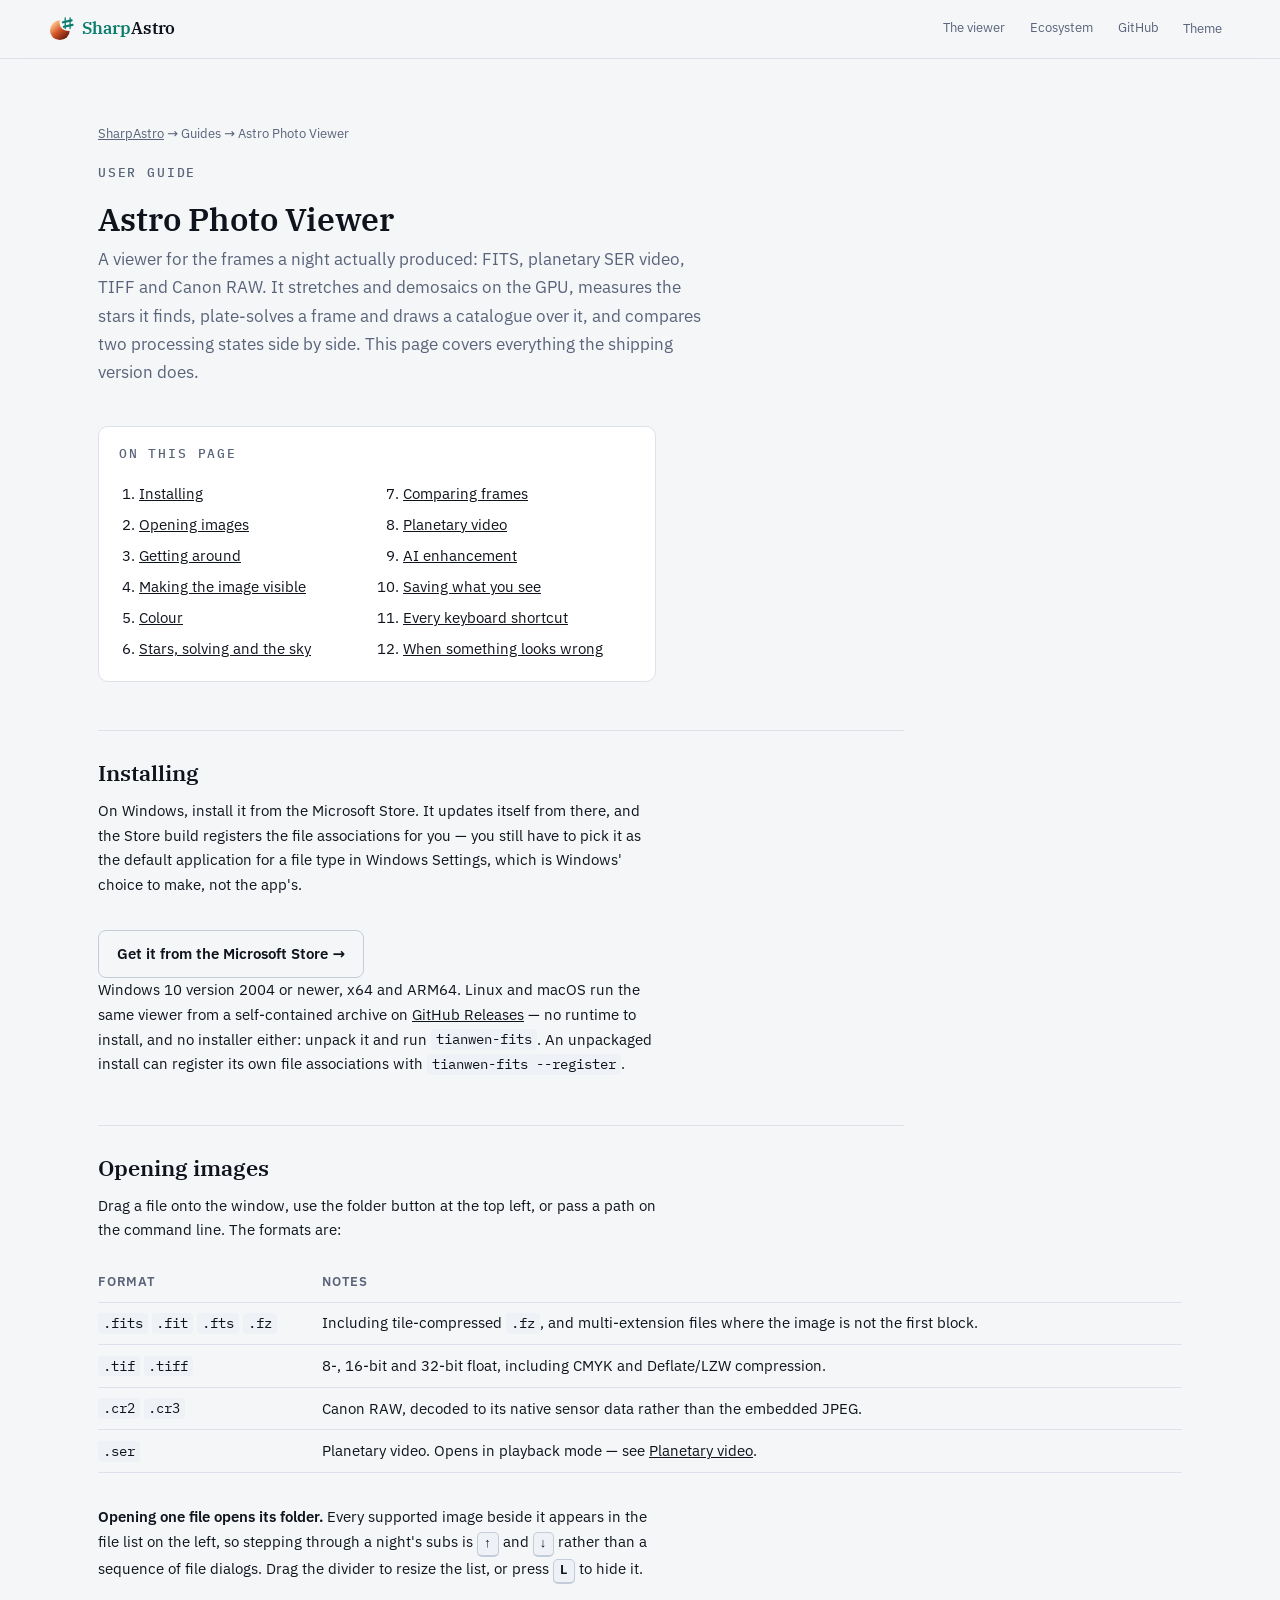
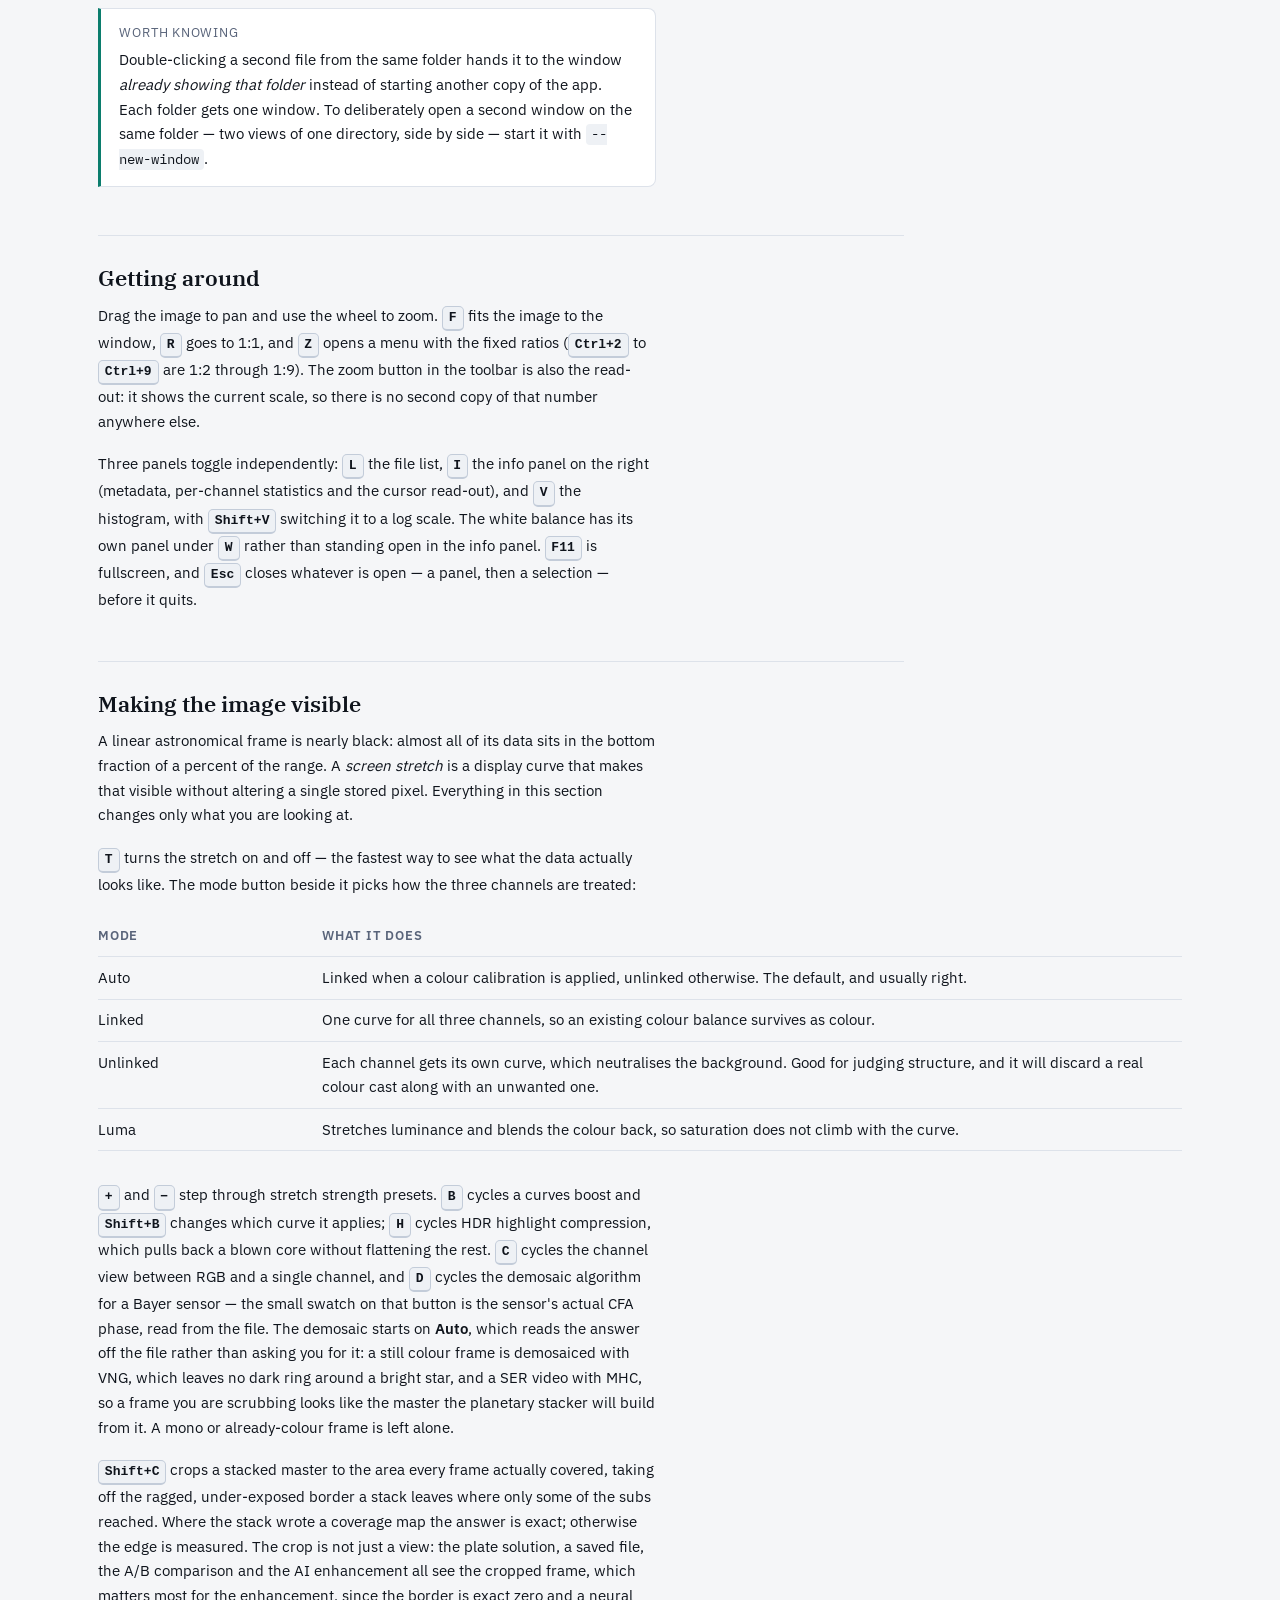
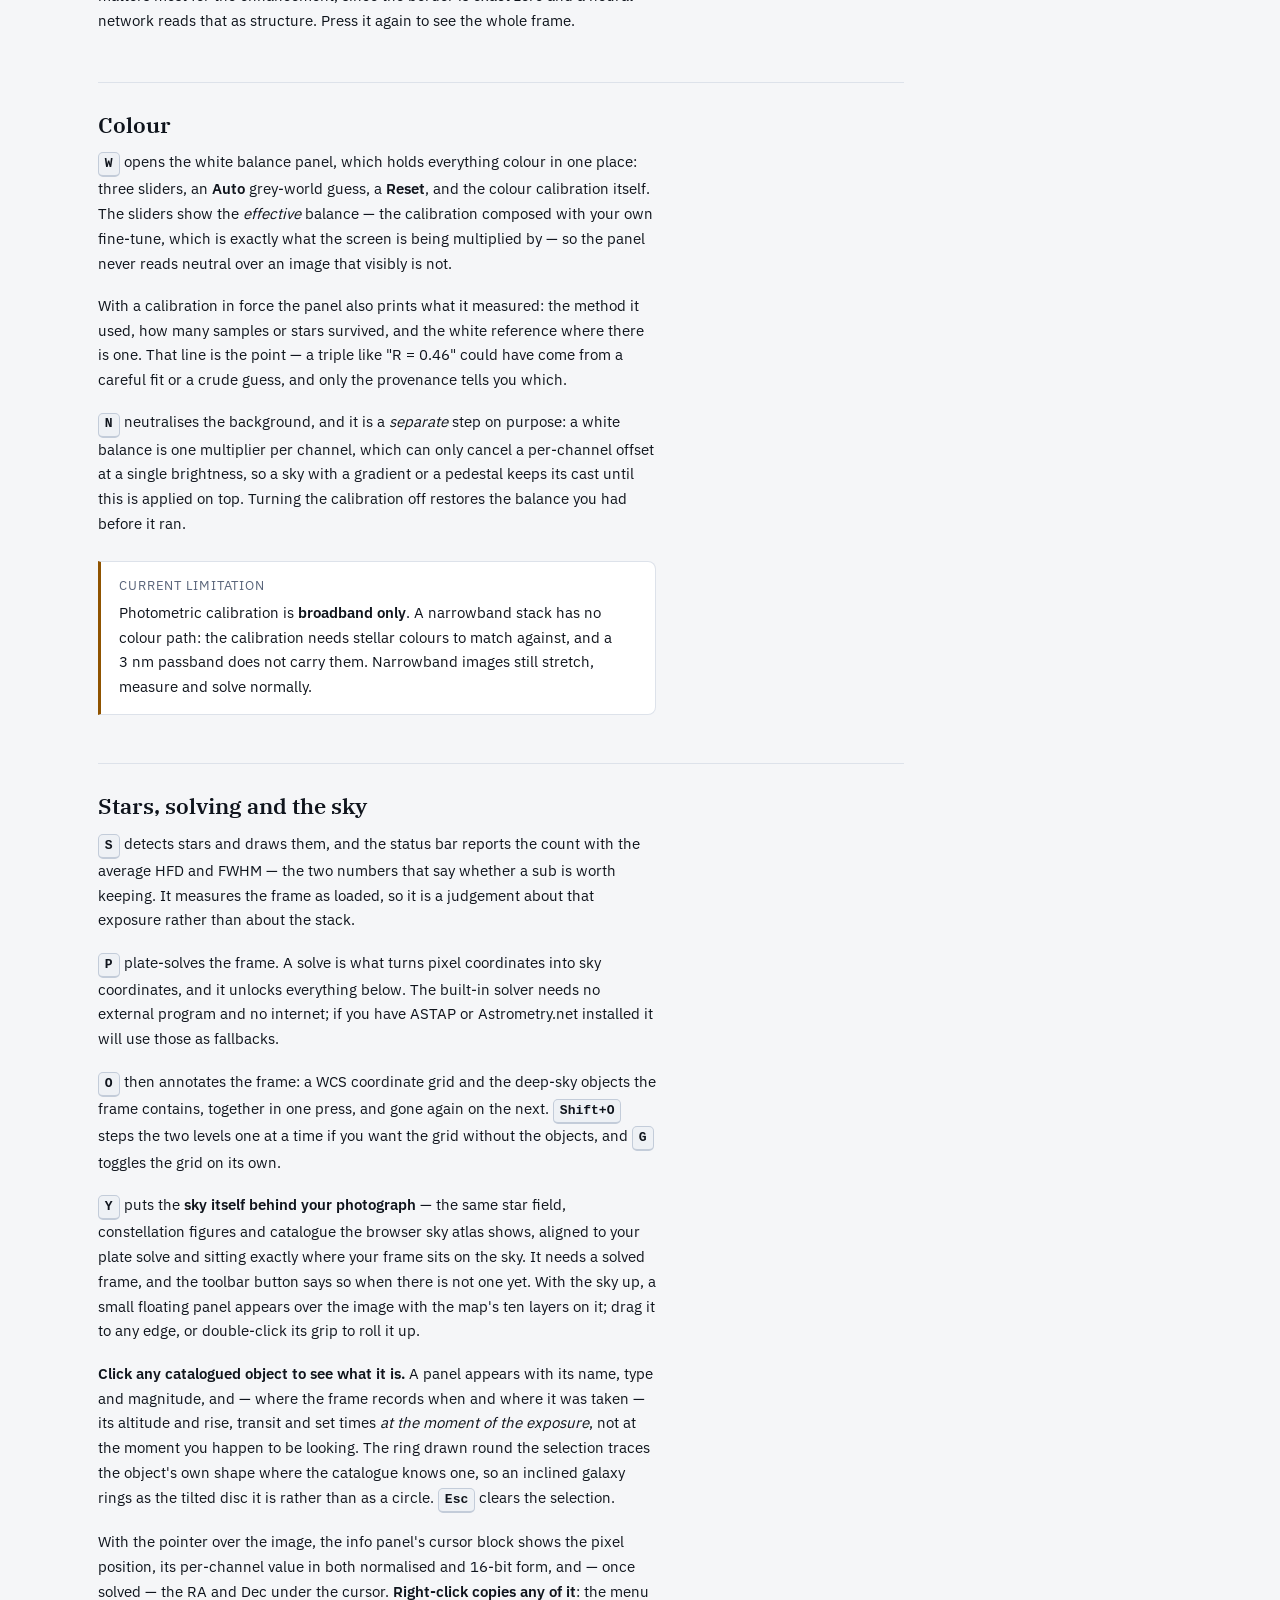
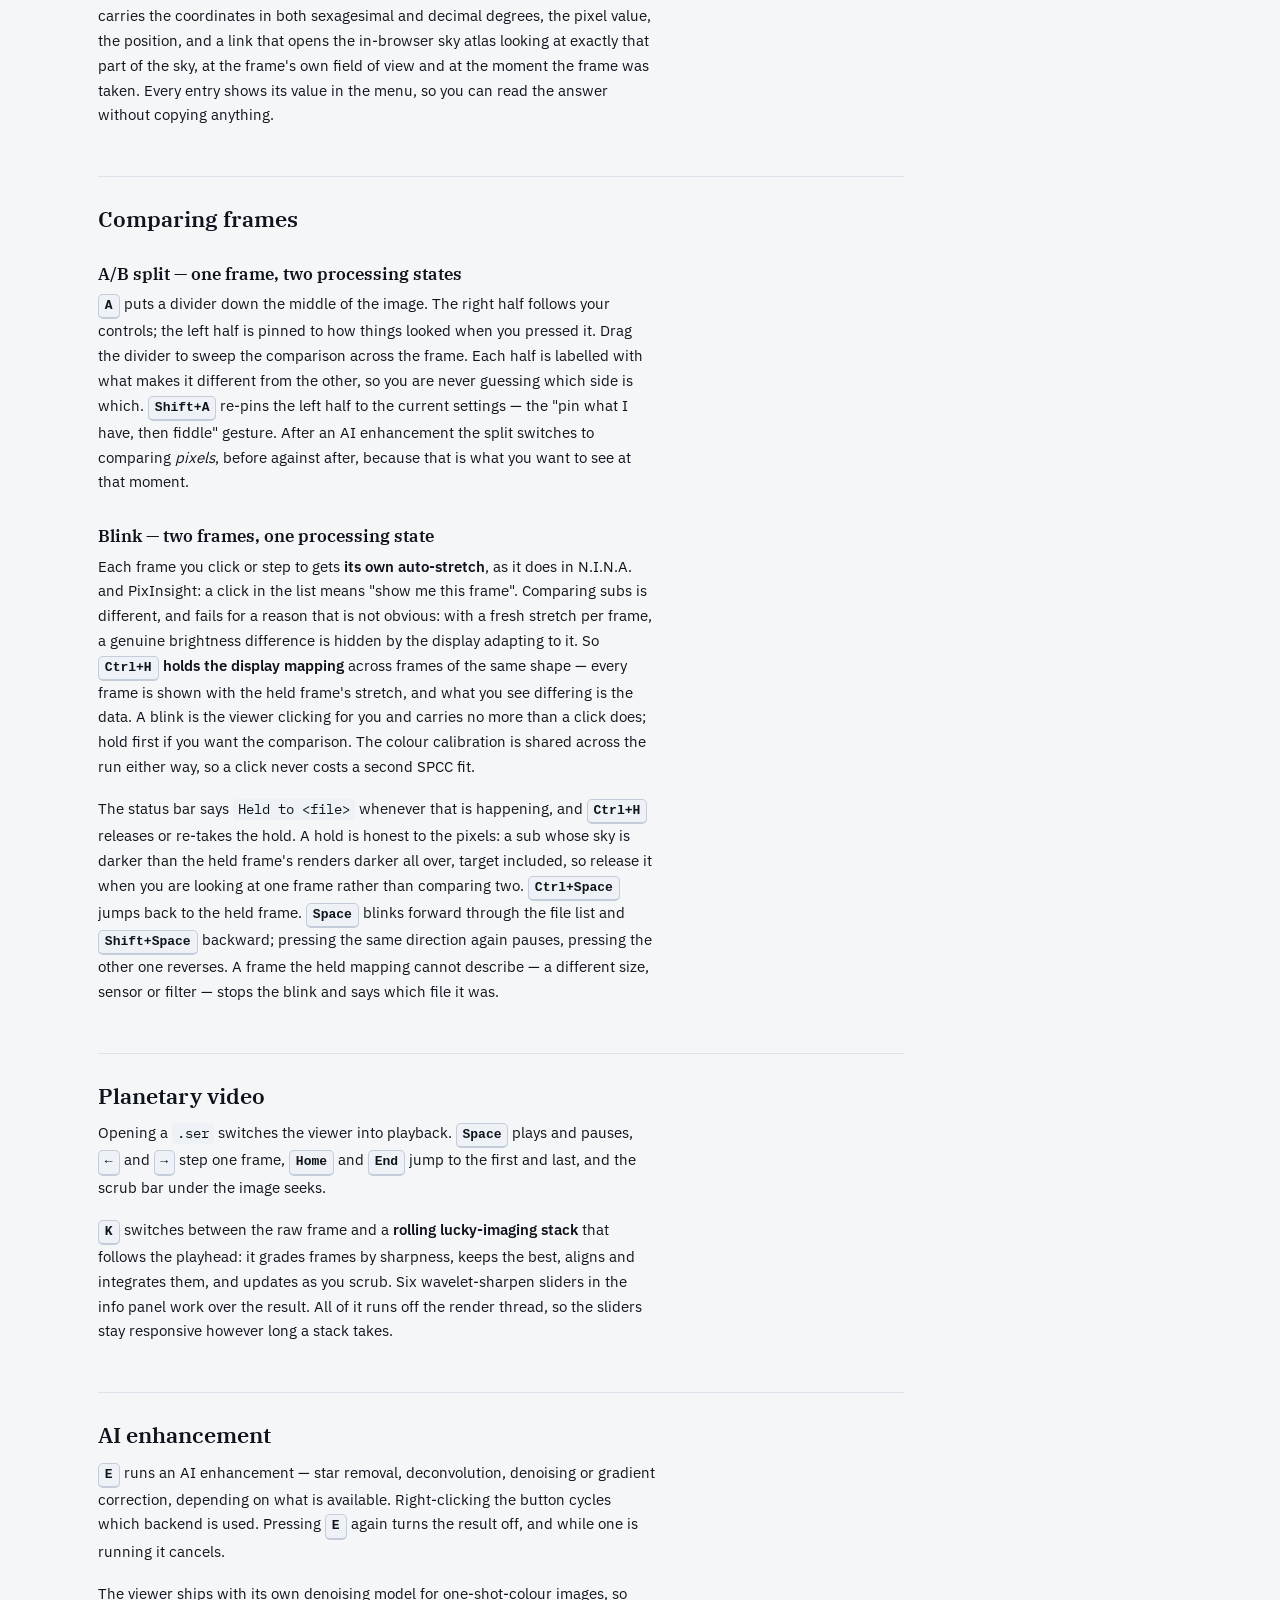
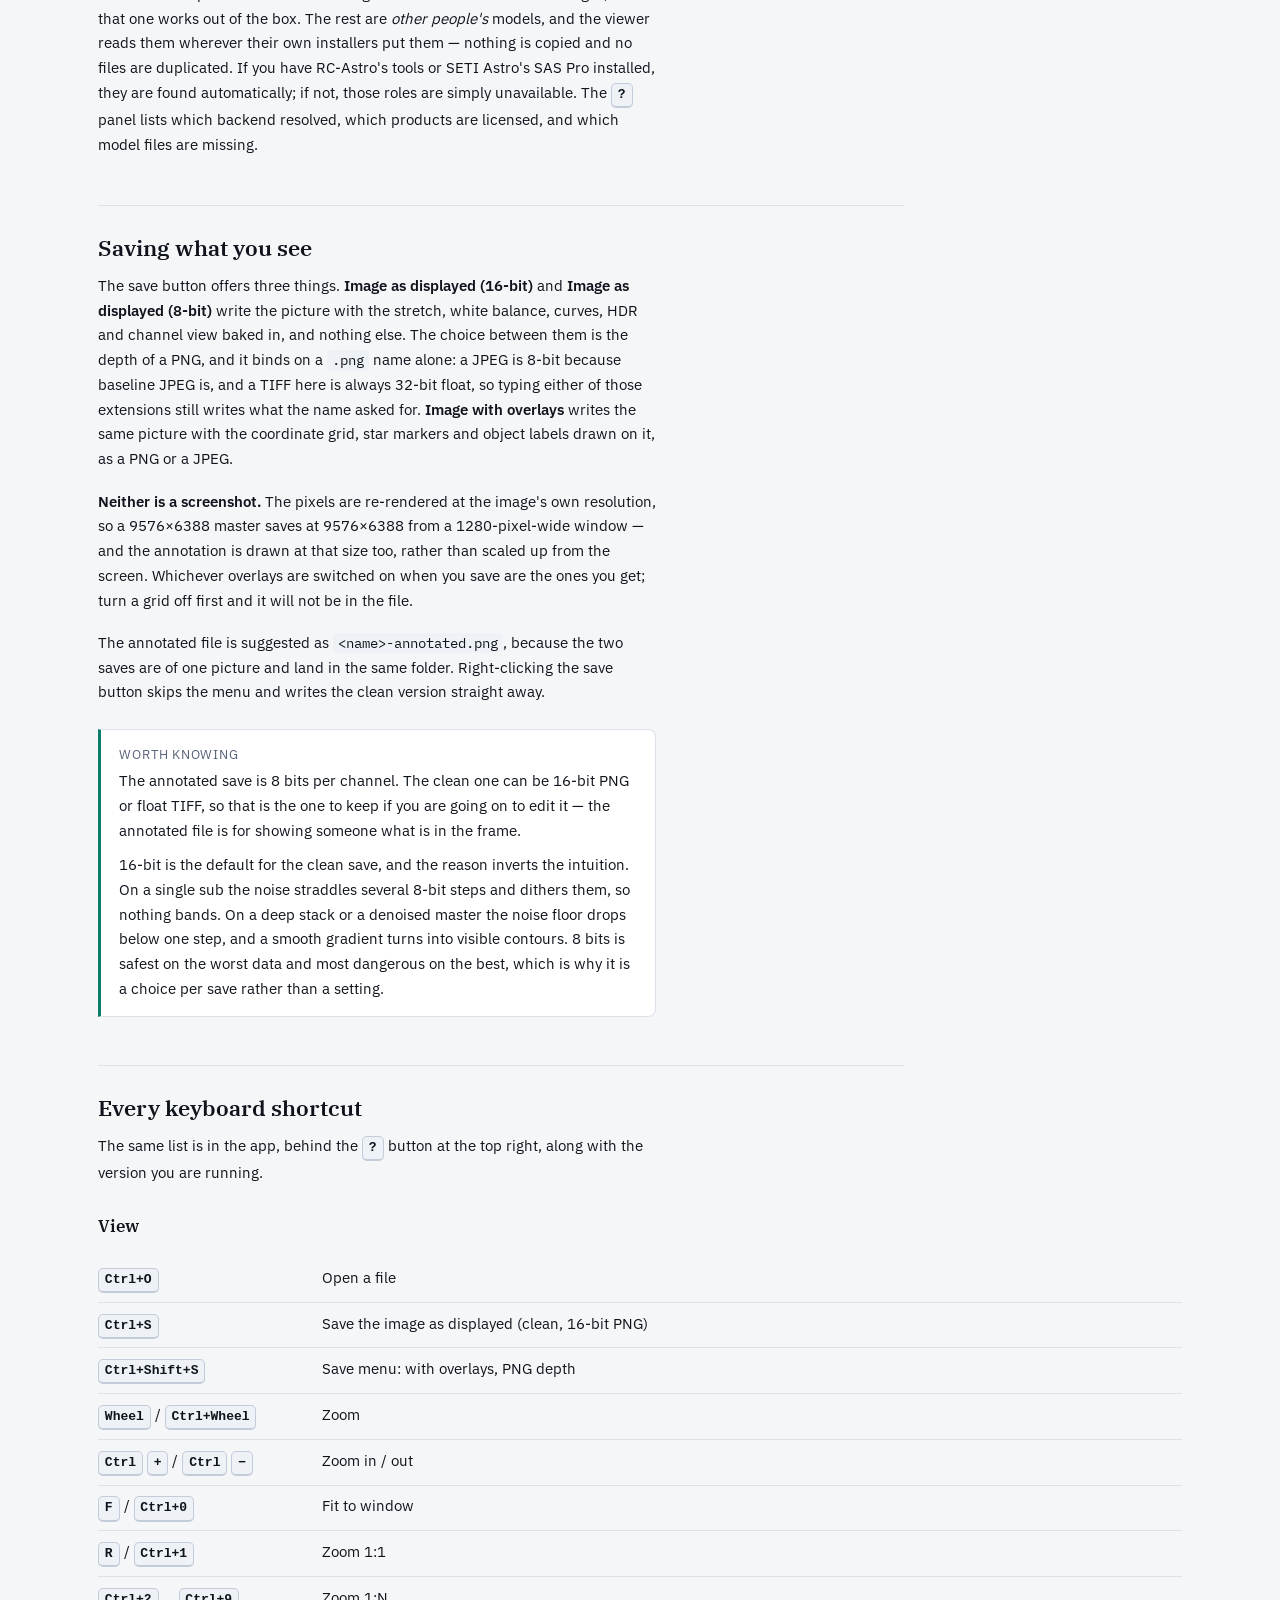
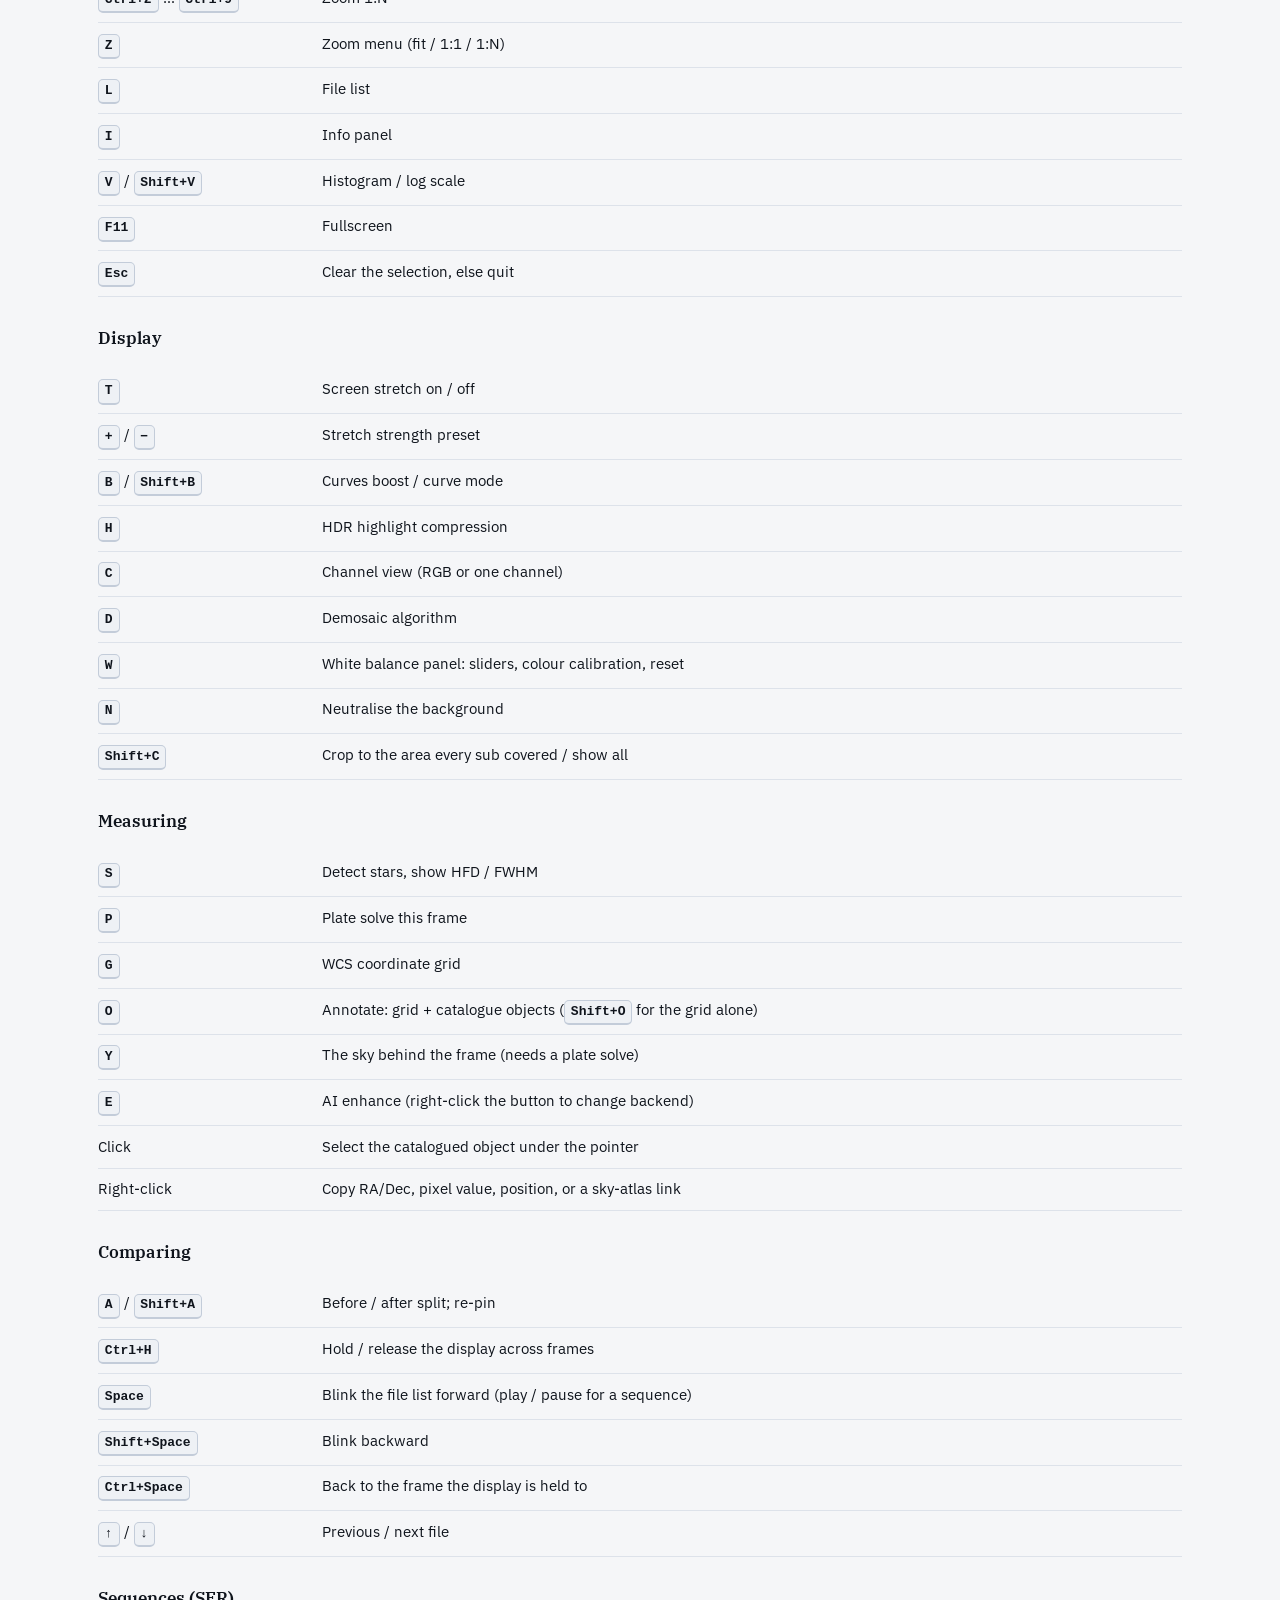
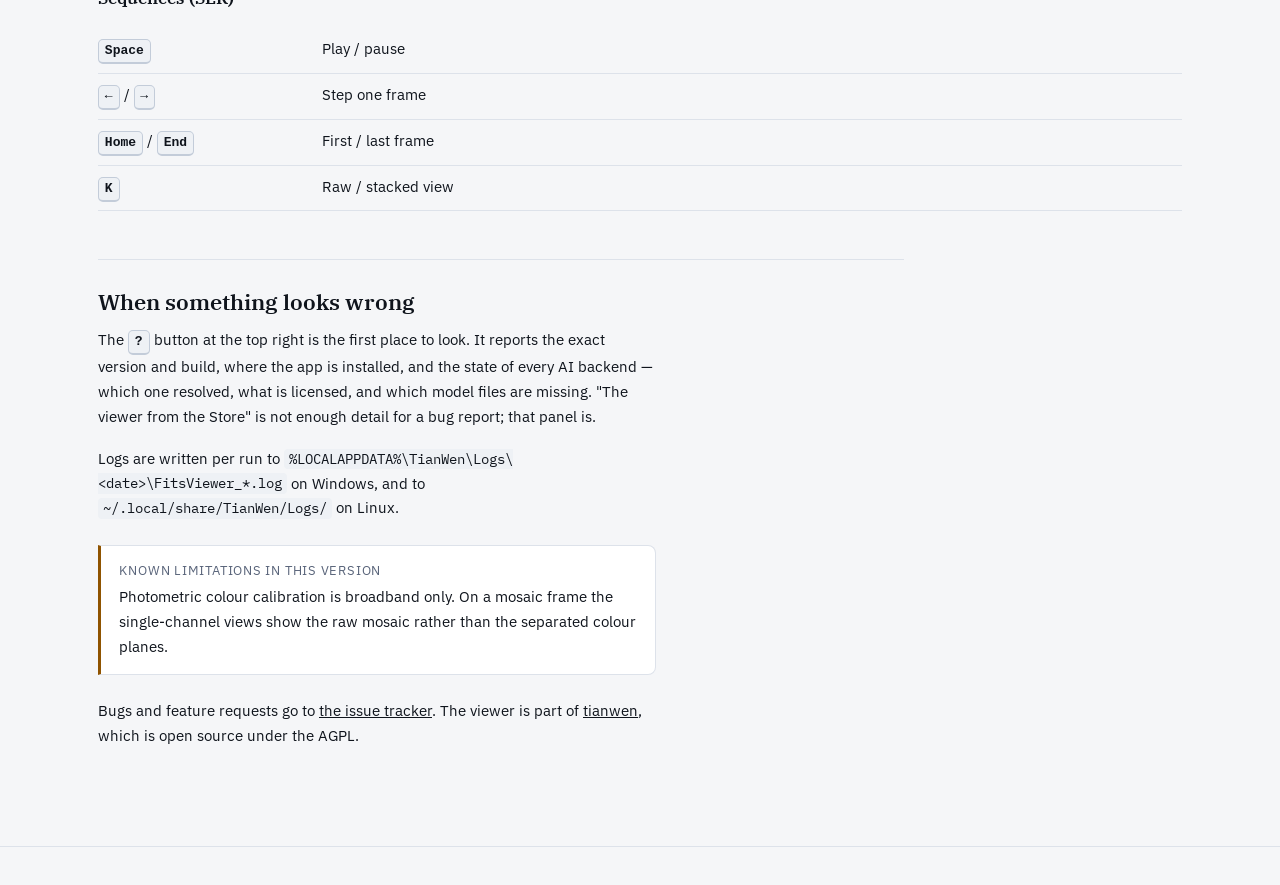
==== commit de61170a: "docs(viewer): Ctrl+H holds; a click carries the calibration, a blink is a click Co-Authored-By: Clau" ====
--- a/guide/viewer.html
+++ b/guide/viewer.html
@@ -331,15 +331,16 @@
                     Each frame you click or step to gets <strong>its own auto-stretch</strong>, as it does
                     in N.I.N.A. and PixInsight: a click in the list means "show me this frame". Comparing
                     subs is different, and fails for a reason that is not obvious: with a fresh stretch per
-                    frame, a genuine brightness difference is hidden by the display adapting to it. So a
-                    <strong>blink holds the display mapping</strong> across frames of the same shape
-                    &mdash; the second frame is shown with the first frame's stretch, and what you see
-                    differing is the data. <kbd>Shift+H</kbd> takes the same hold by hand, for stepping
-                    through frames with the arrow keys.
+                    frame, a genuine brightness difference is hidden by the display adapting to it. So
+                    <kbd>Ctrl+H</kbd> <strong>holds the display mapping</strong> across frames of the
+                    same shape &mdash; every frame is shown with the held frame's stretch, and what you
+                    see differing is the data. A blink is the viewer clicking for you and carries no more
+                    than a click does; hold first if you want the comparison. The colour calibration is
+                    shared across the run either way, so a click never costs a second SPCC fit.
                 </p>
                 <p>
                     The status bar says <code>Held to &lt;file&gt;</code> whenever that is happening, and
-                    <kbd>Shift+H</kbd> releases or re-takes the hold. A hold is honest to the pixels: a
+                    <kbd>Ctrl+H</kbd> releases or re-takes the hold. A hold is honest to the pixels: a
                     sub whose sky is darker than the held frame's renders darker all over, target
                     included, so release it when you are looking at one frame rather than comparing two.
                     <kbd>Ctrl+Space</kbd> jumps back to the held frame.
@@ -480,7 +481,7 @@
                 <table>
                     <tbody>
                         <tr><td><kbd>A</kbd> / <kbd>Shift+A</kbd></td><td>Before / after split; re-pin</td></tr>
-                        <tr><td><kbd>Shift+H</kbd></td><td>Hold / release the display across frames</td></tr>
+                        <tr><td><kbd>Ctrl+H</kbd></td><td>Hold / release the display across frames</td></tr>
                         <tr><td><kbd>Space</kbd></td><td>Blink the file list forward (play / pause for a sequence)</td></tr>
                         <tr><td><kbd>Shift+Space</kbd></td><td>Blink backward</td></tr>
                         <tr><td><kbd>Ctrl+Space</kbd></td><td>Back to the frame the display is held to</td></tr>
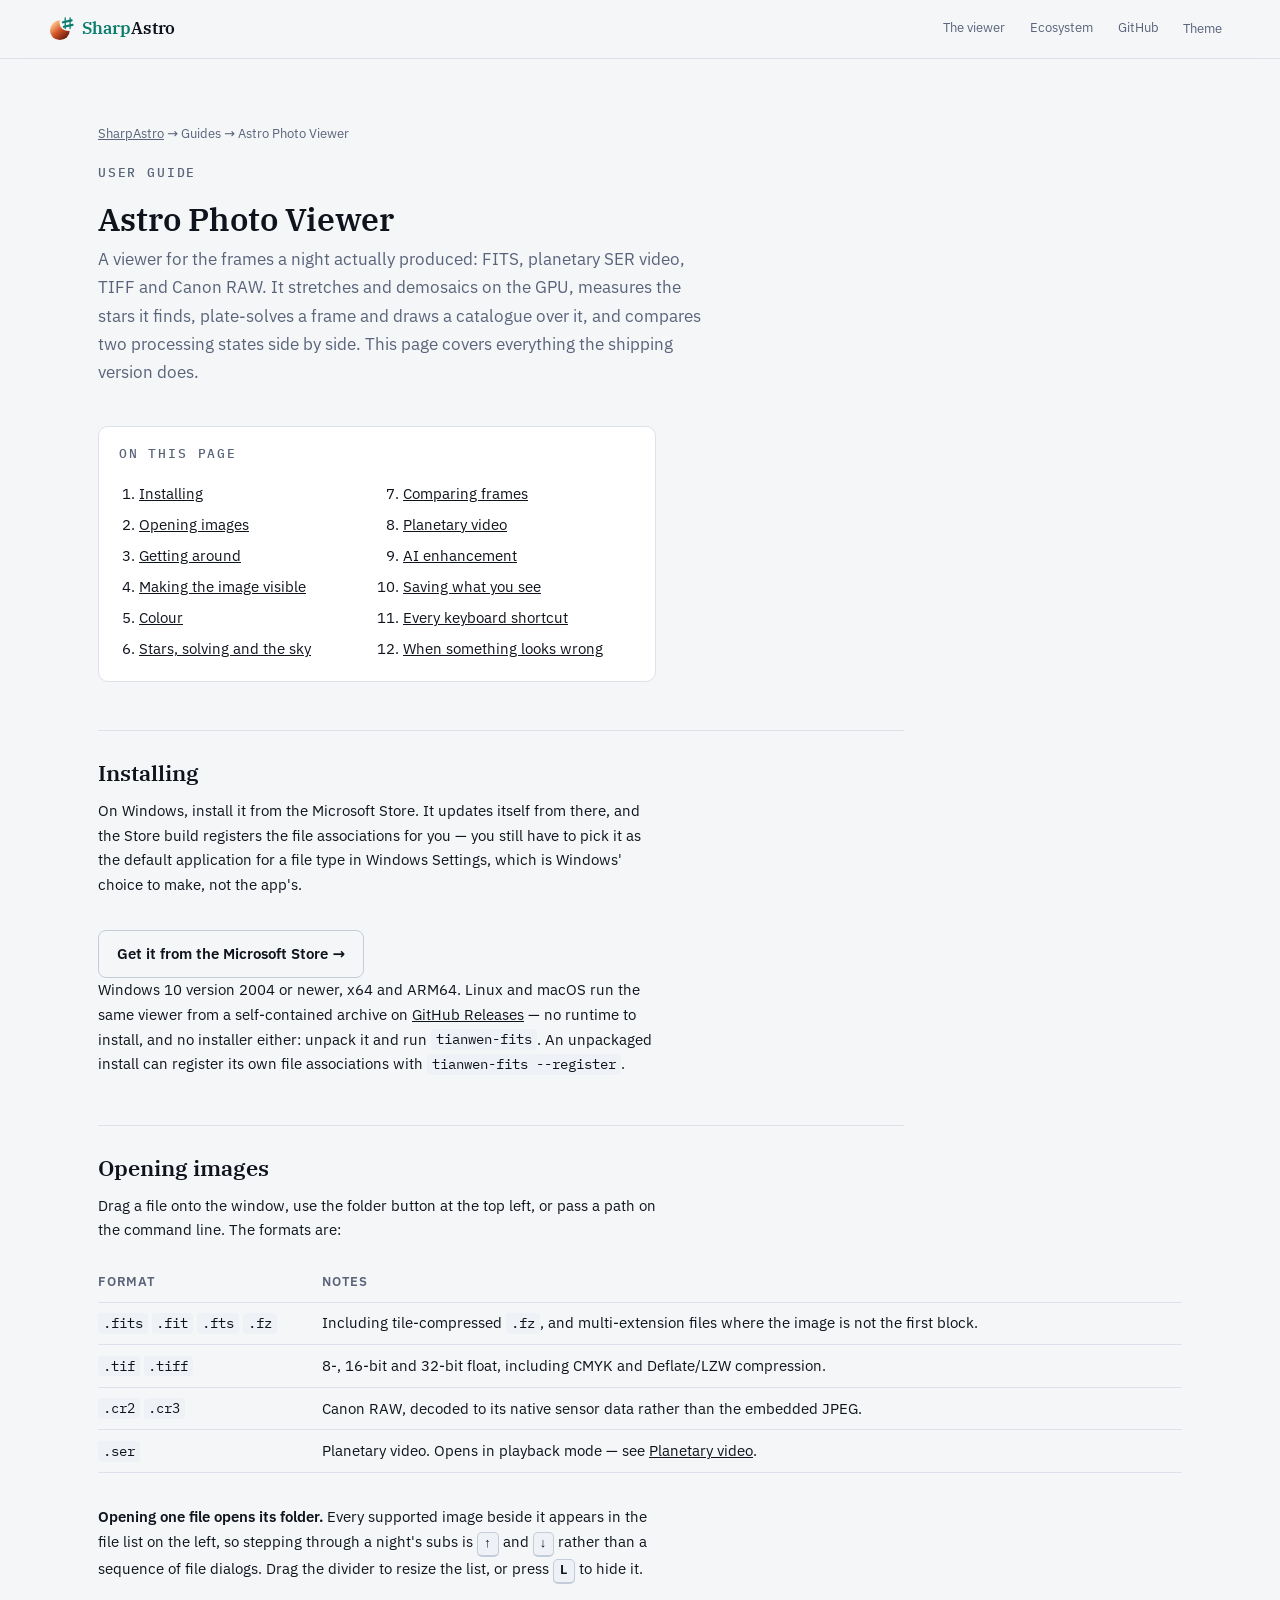
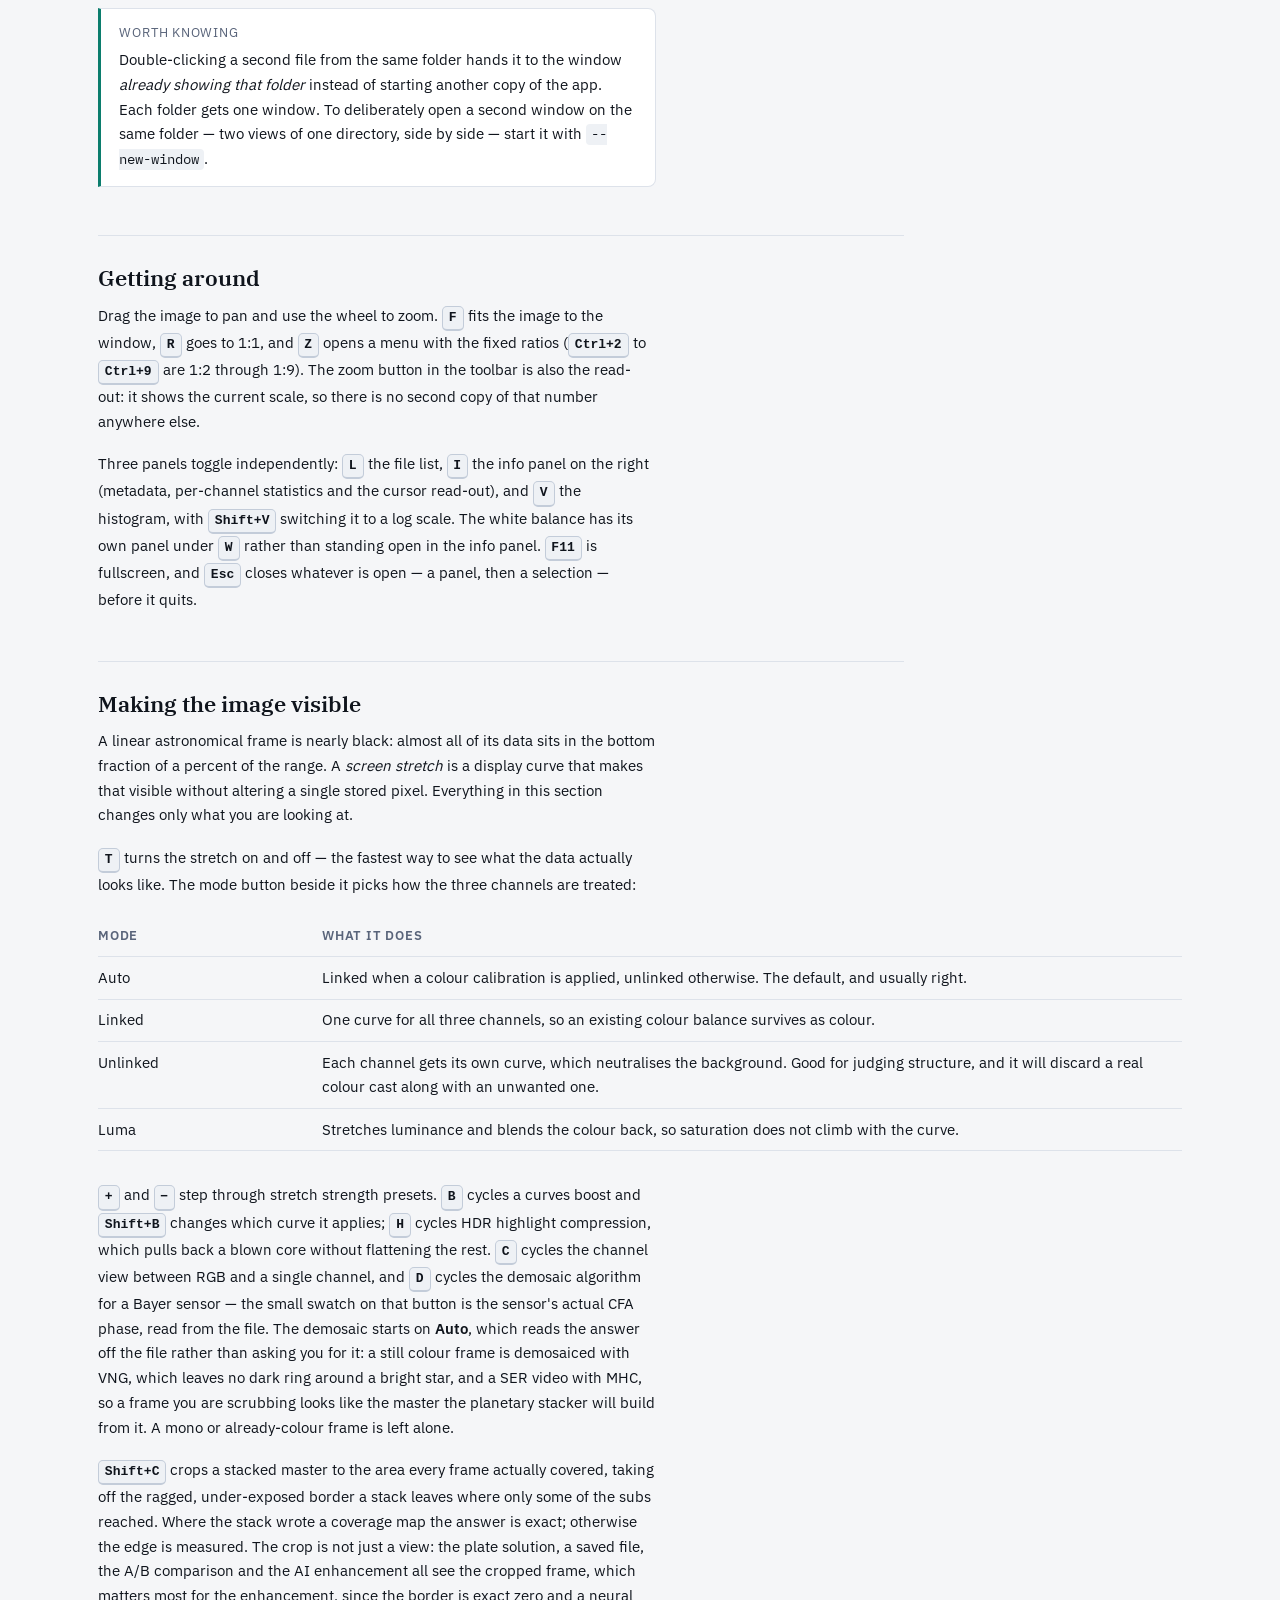
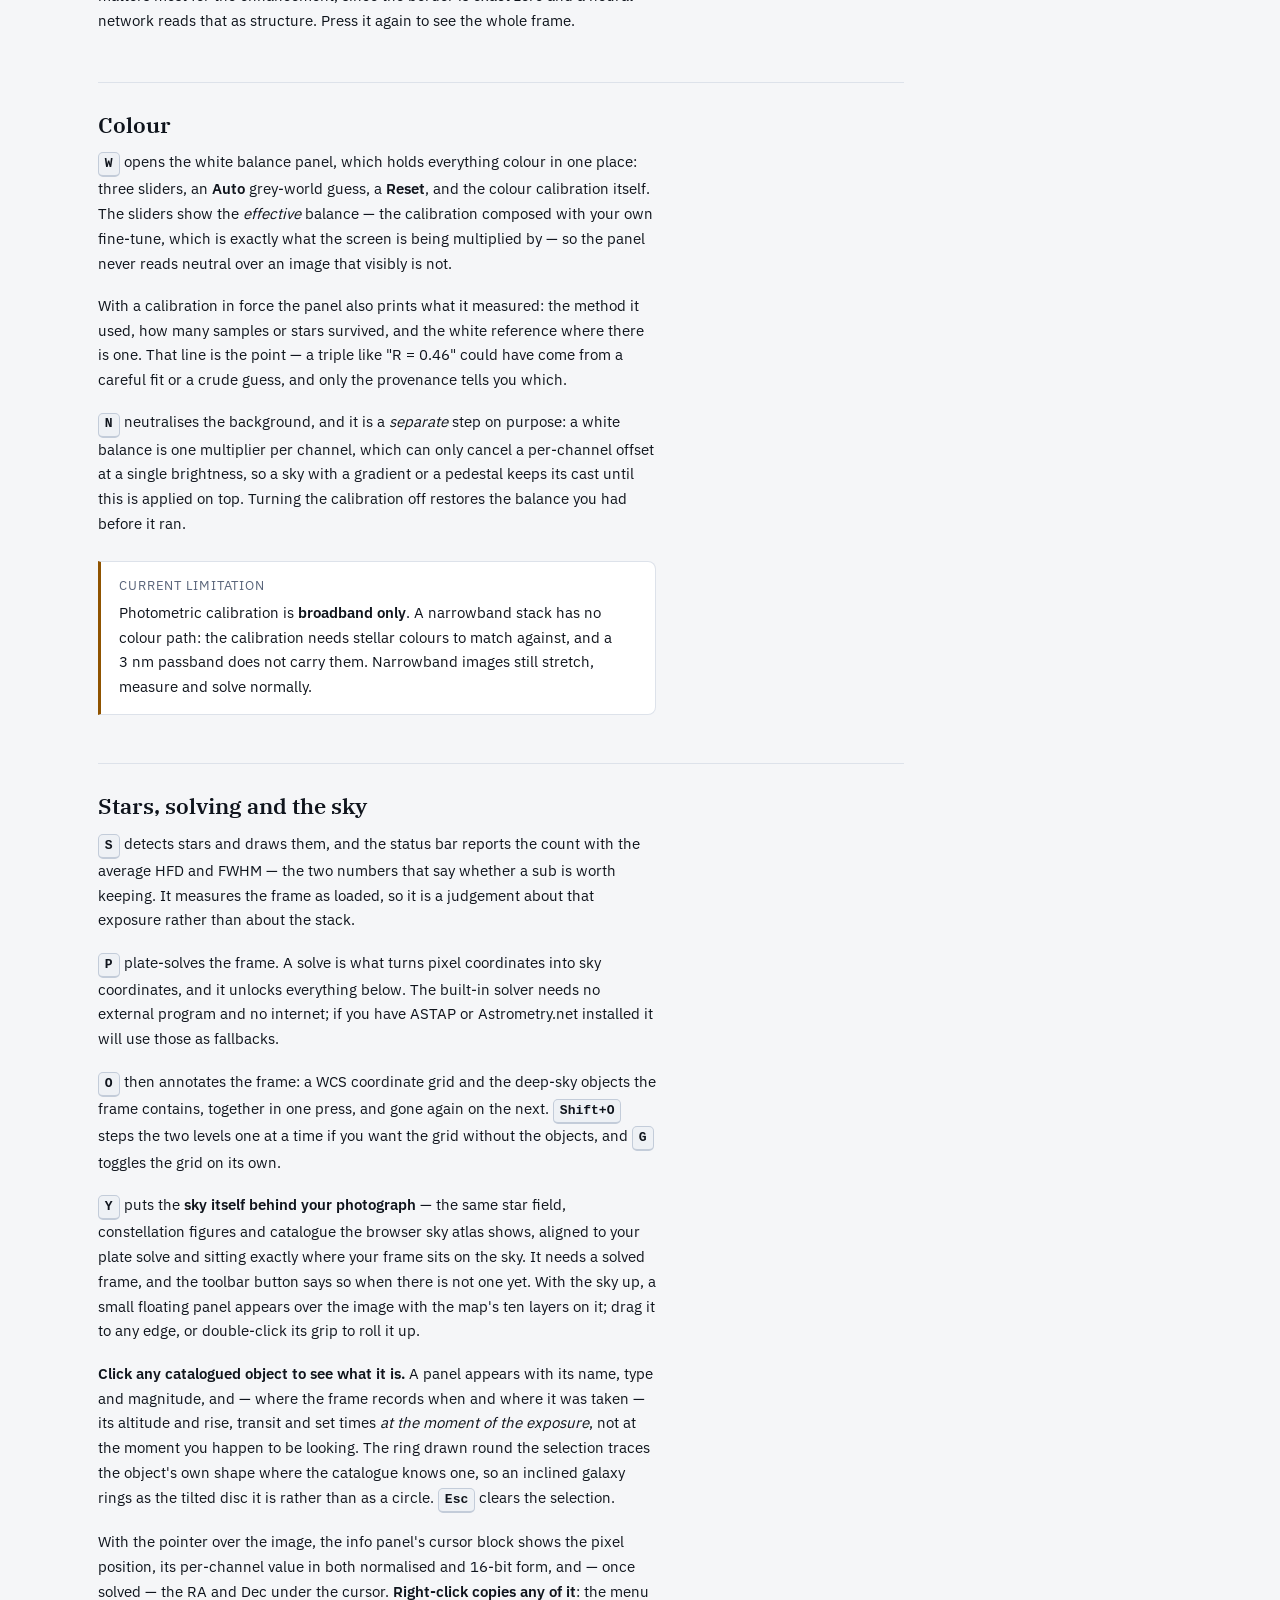
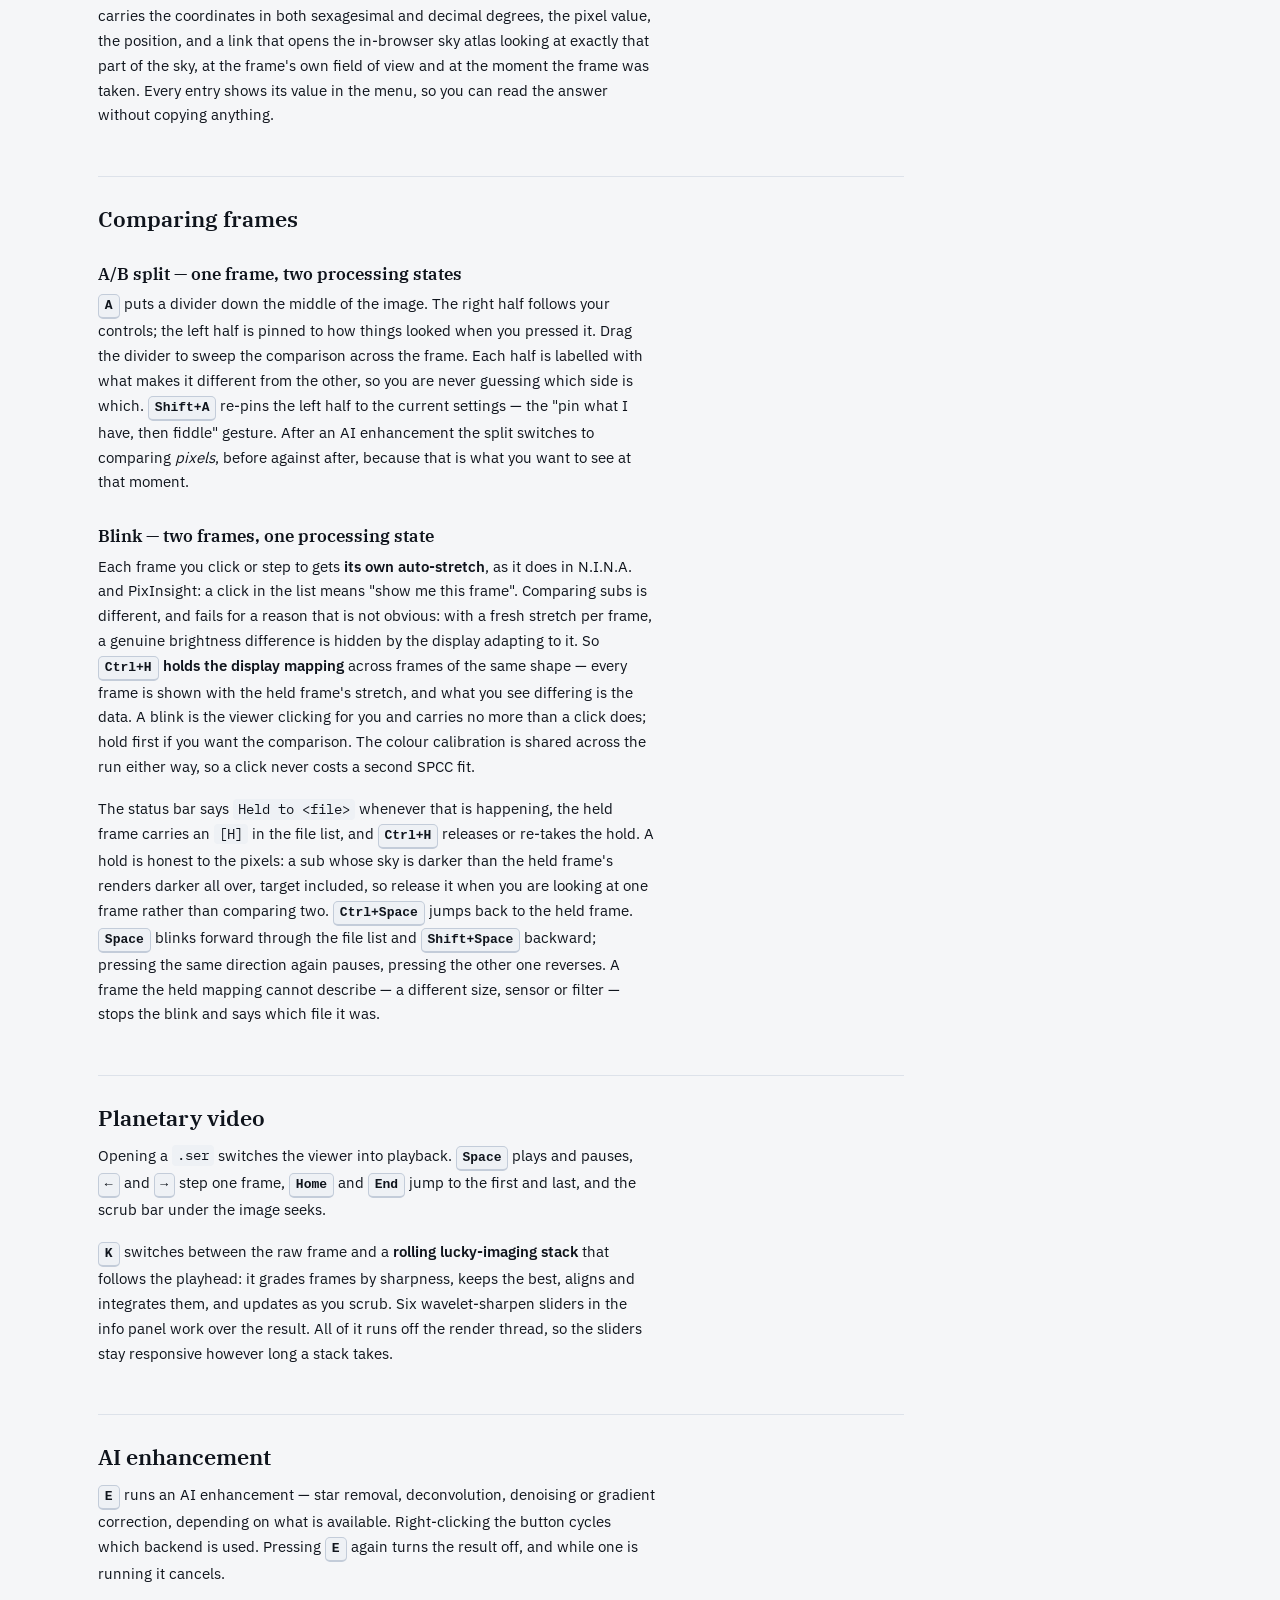
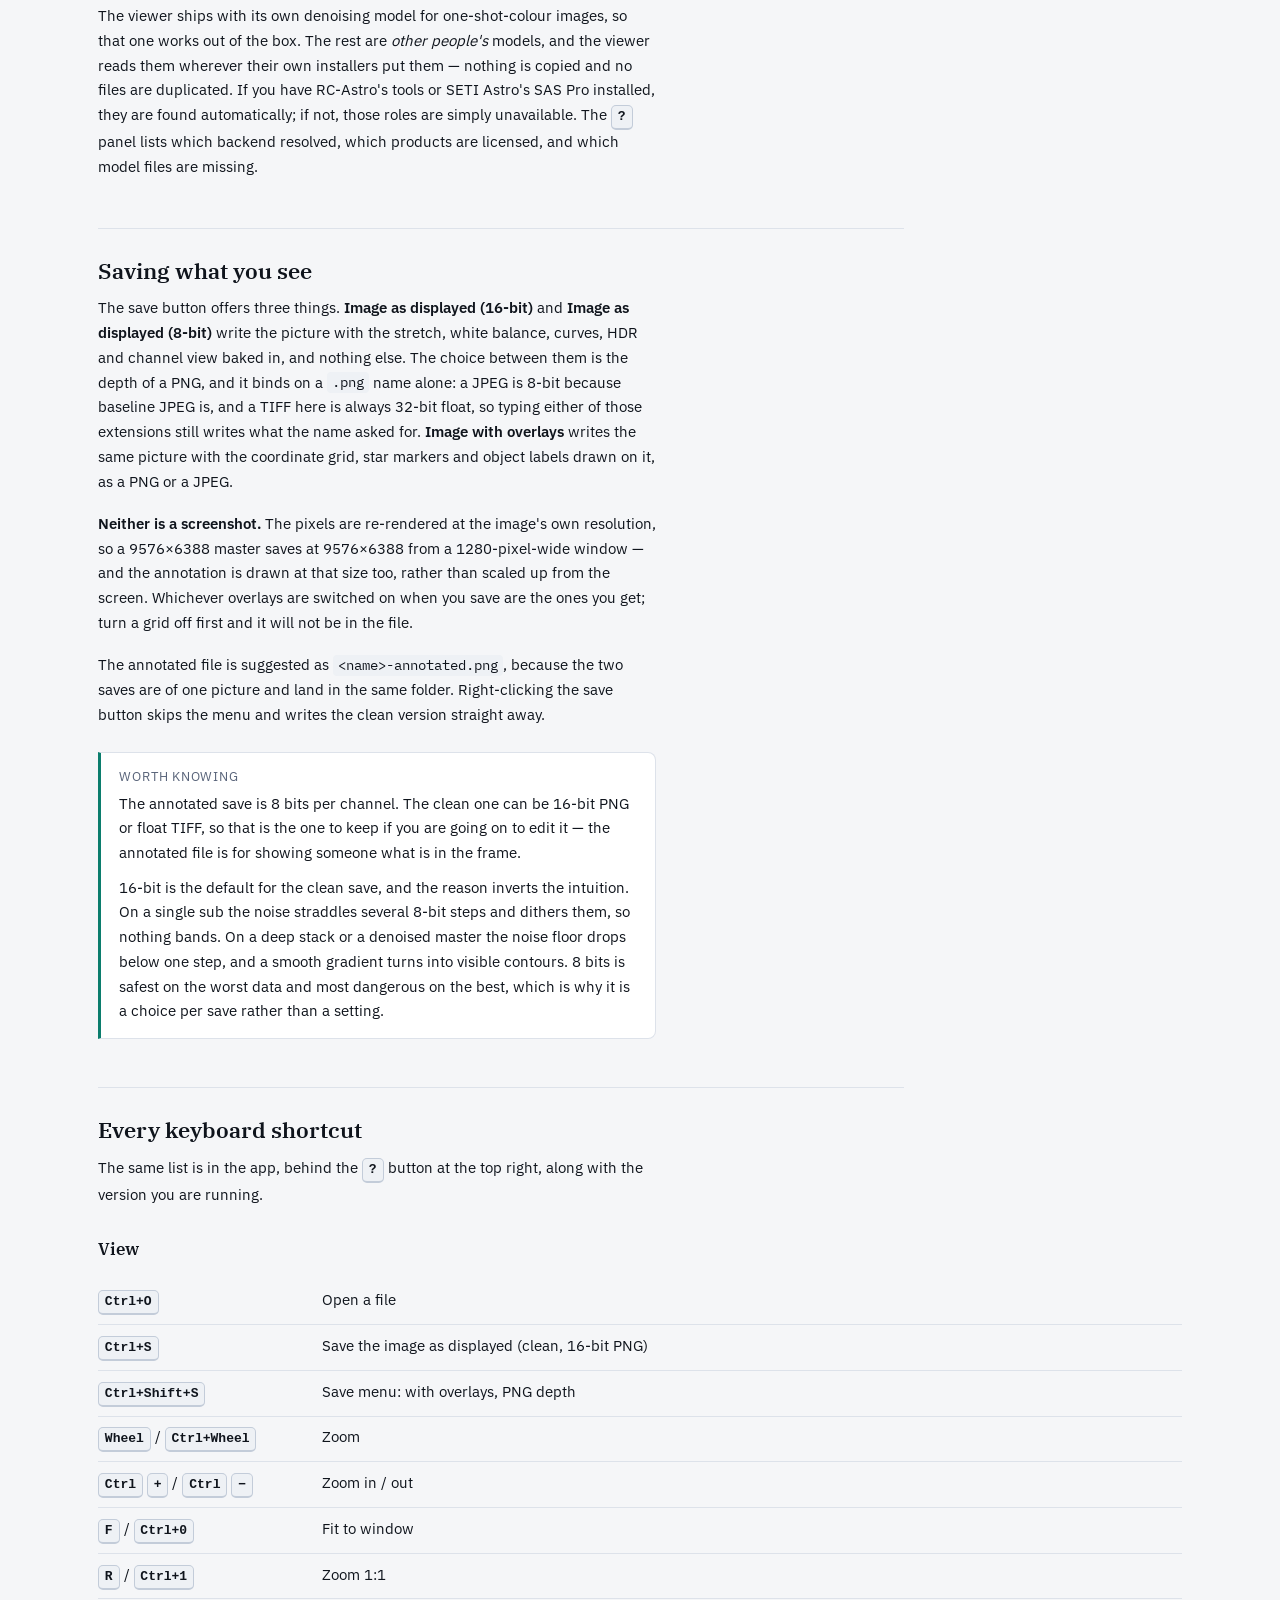
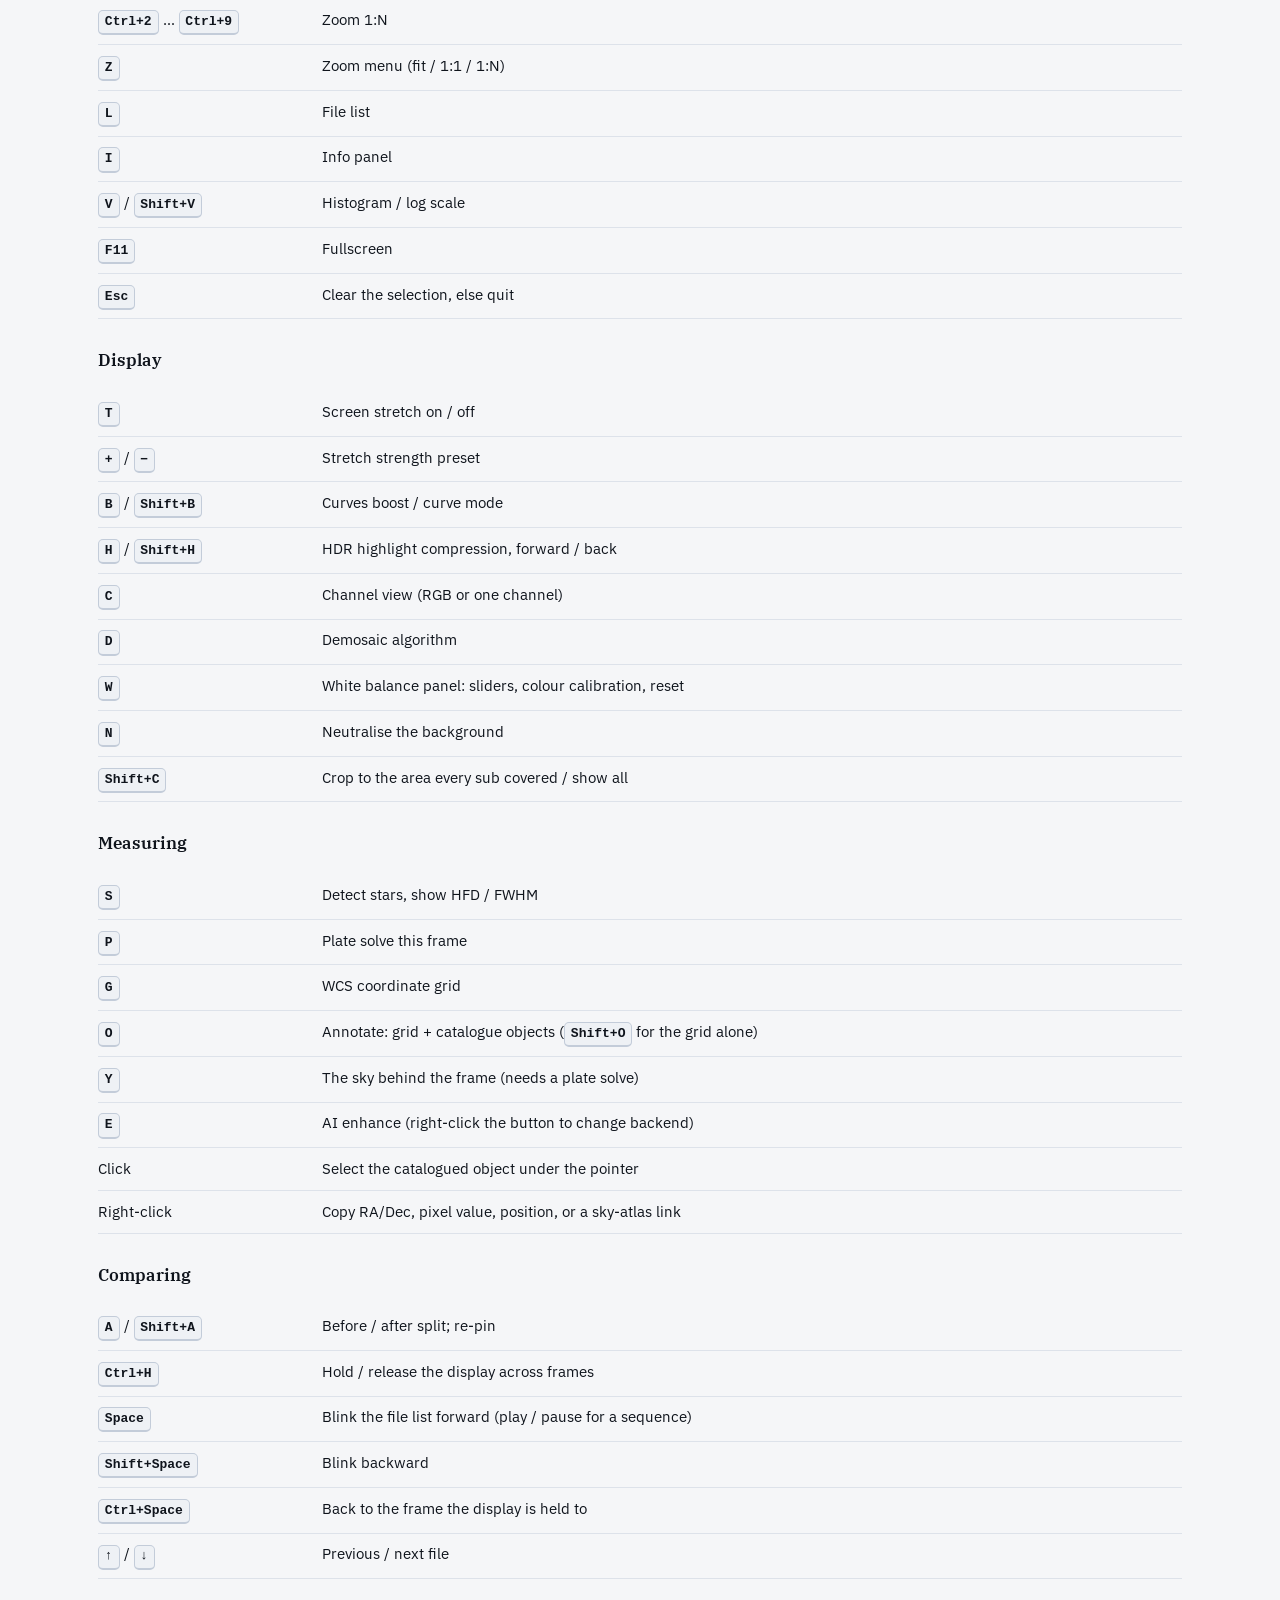
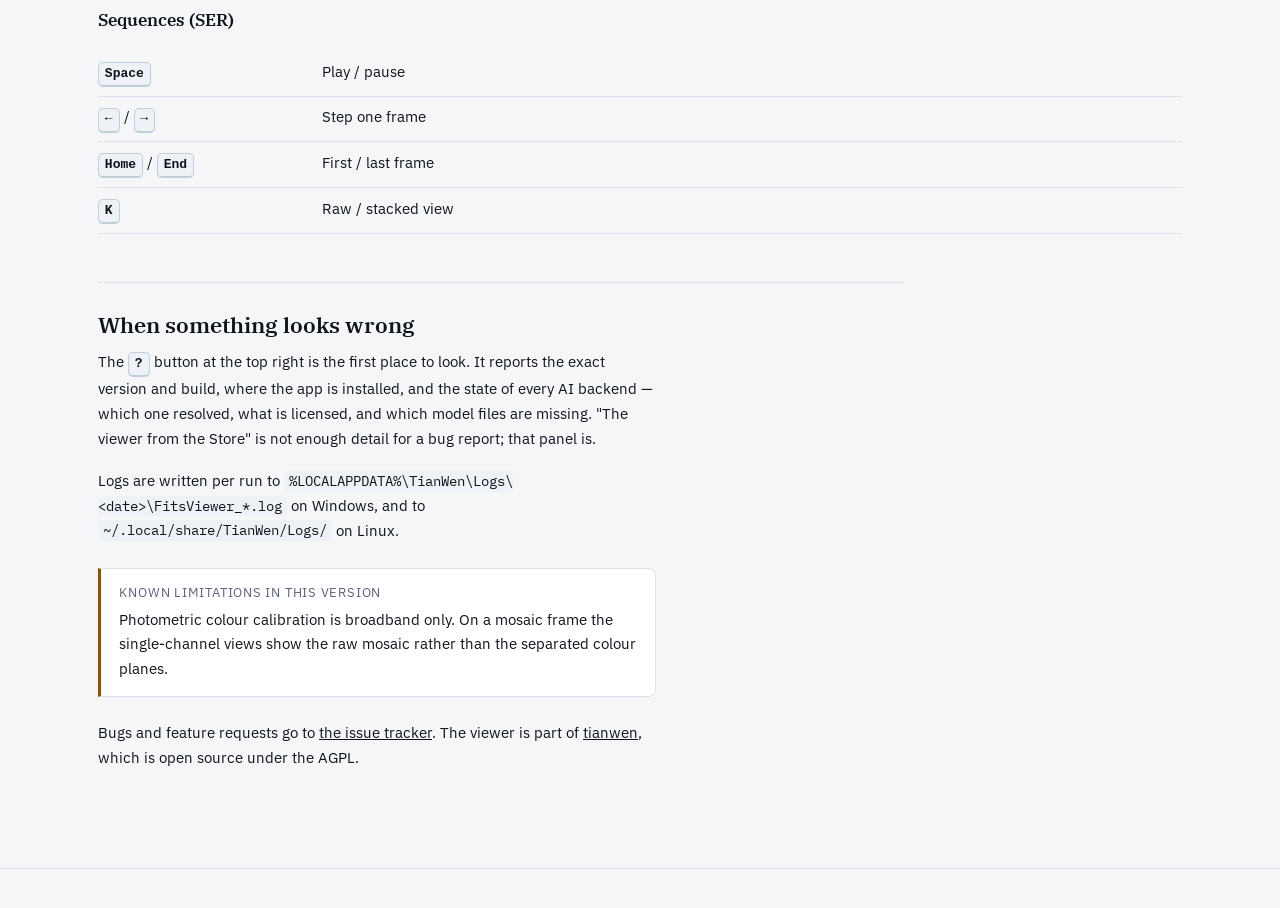
==== commit 8478e630: "docs(viewer): the held frame's [H] in the list; Shift+H steps HDR back Co-Authored-By: Claude Fable " ====
--- a/guide/viewer.html
+++ b/guide/viewer.html
@@ -339,7 +339,8 @@
                     shared across the run either way, so a click never costs a second SPCC fit.
                 </p>
                 <p>
-                    The status bar says <code>Held to &lt;file&gt;</code> whenever that is happening, and
+                    The status bar says <code>Held to &lt;file&gt;</code> whenever that is happening, the
+                    held frame carries an <code>[H]</code> in the file list, and
                     <kbd>Ctrl+H</kbd> releases or re-takes the hold. A hold is honest to the pixels: a
                     sub whose sky is darker than the held frame's renders darker all over, target
                     included, so release it when you are looking at one frame rather than comparing two.
@@ -454,7 +455,7 @@
                         <tr><td><kbd>T</kbd></td><td>Screen stretch on / off</td></tr>
                         <tr><td><kbd>+</kbd> / <kbd>&minus;</kbd></td><td>Stretch strength preset</td></tr>
                         <tr><td><kbd>B</kbd> / <kbd>Shift+B</kbd></td><td>Curves boost / curve mode</td></tr>
-                        <tr><td><kbd>H</kbd></td><td>HDR highlight compression</td></tr>
+                        <tr><td><kbd>H</kbd> / <kbd>Shift+H</kbd></td><td>HDR highlight compression, forward / back</td></tr>
                         <tr><td><kbd>C</kbd></td><td>Channel view (RGB or one channel)</td></tr>
                         <tr><td><kbd>D</kbd></td><td>Demosaic algorithm</td></tr>
                         <tr><td><kbd>W</kbd></td><td>White balance panel: sliders, colour calibration, reset</td></tr>
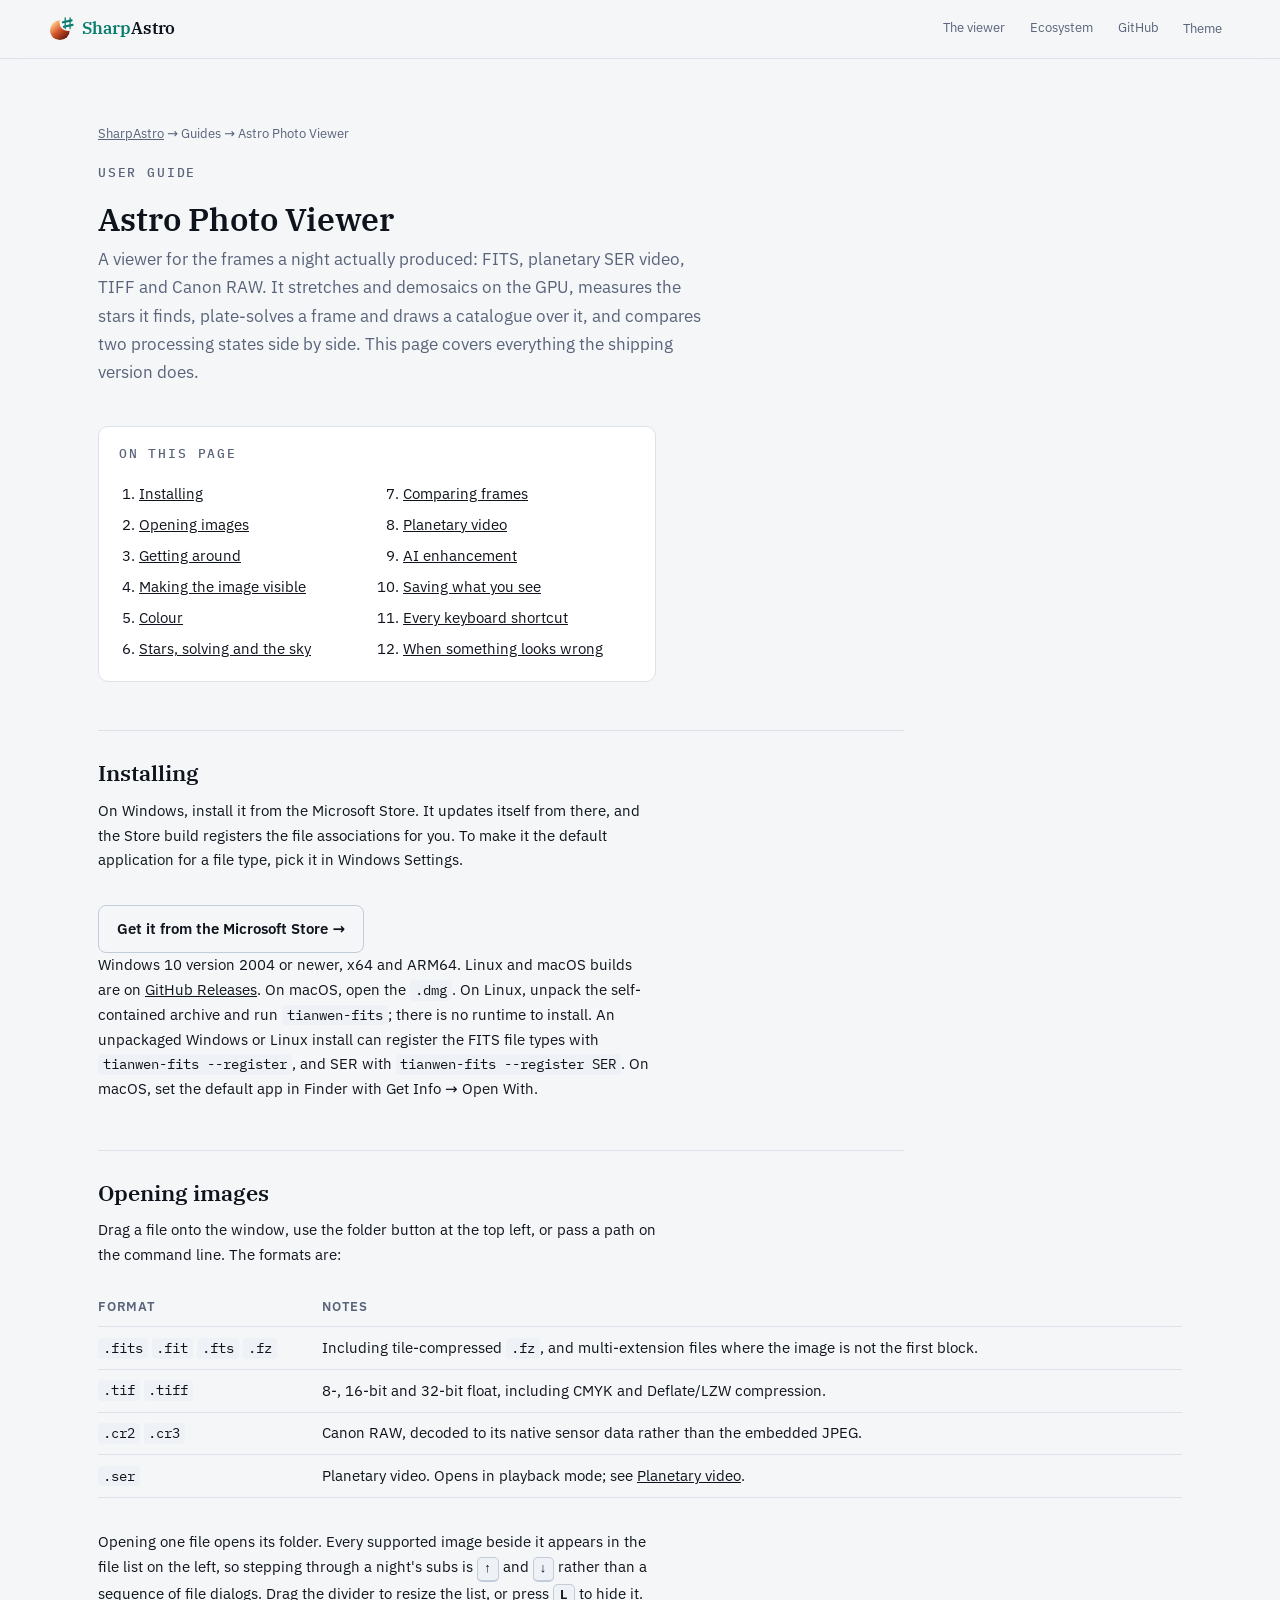
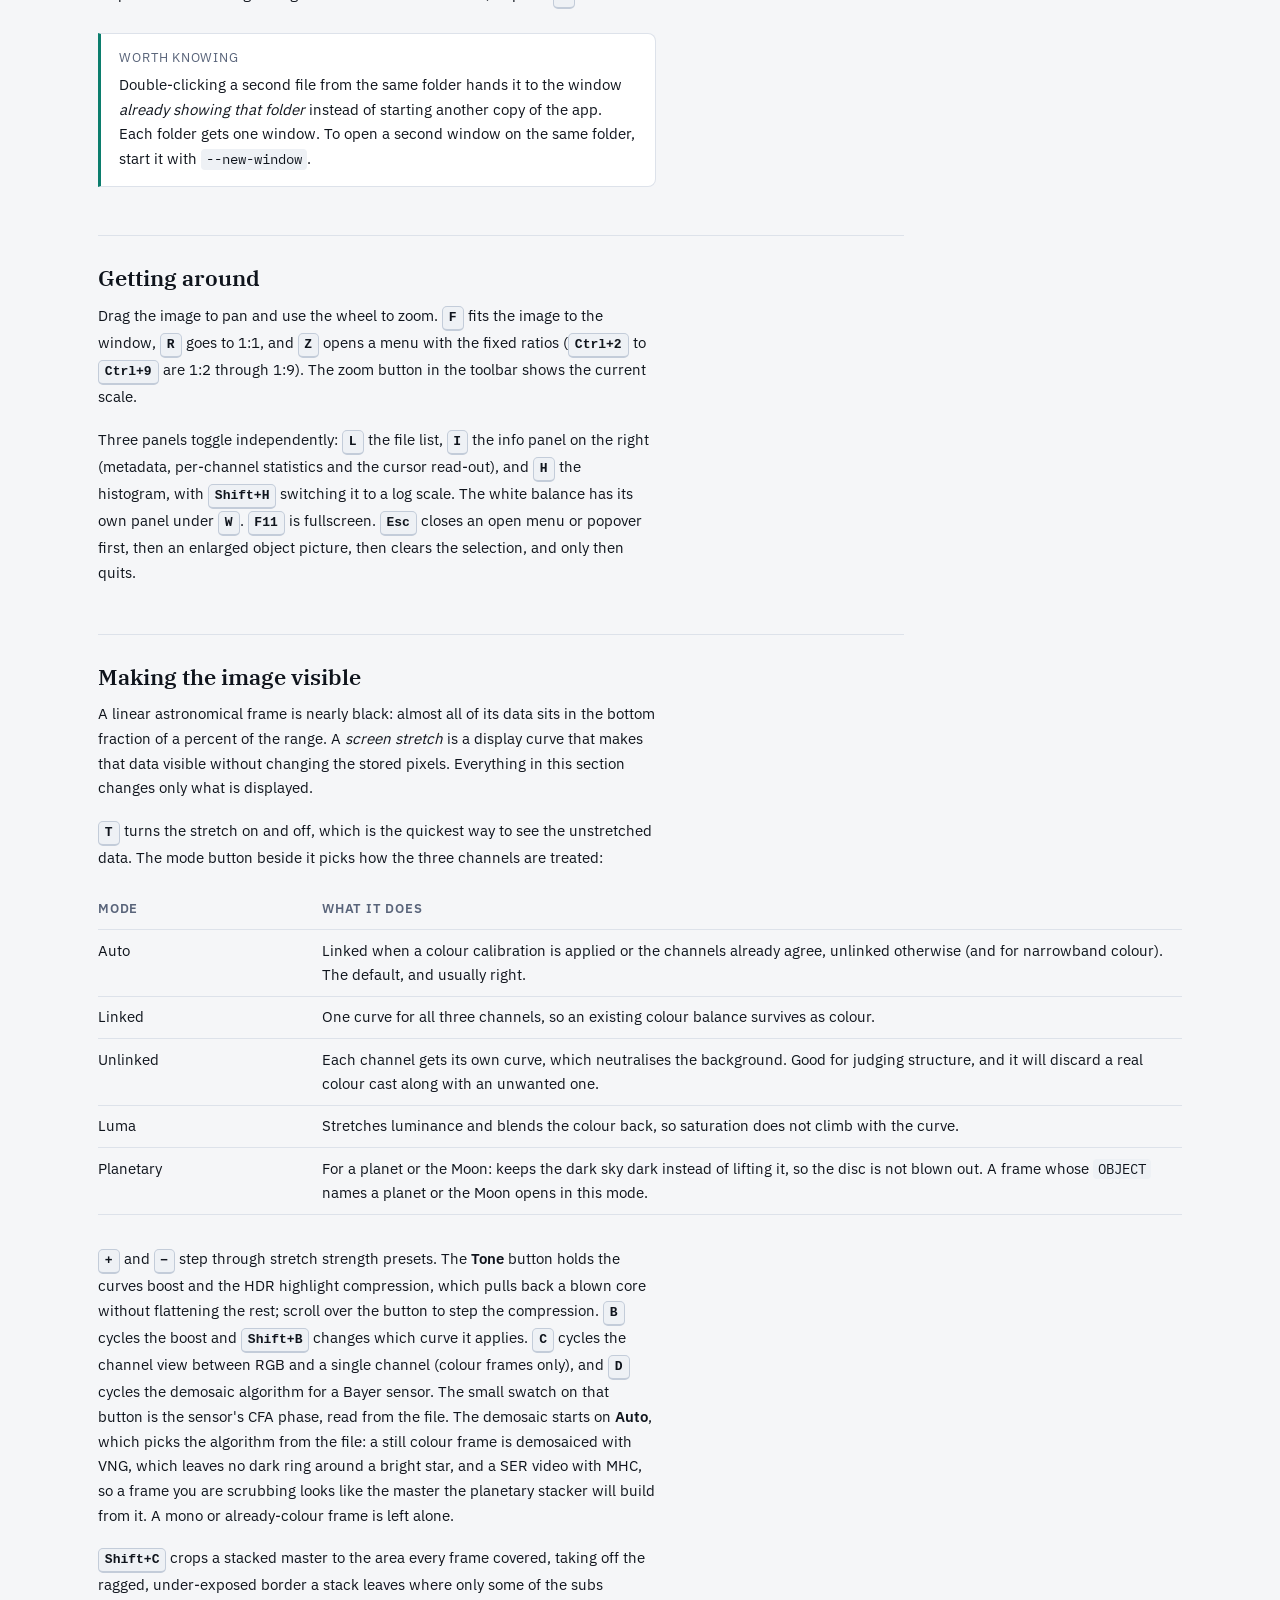
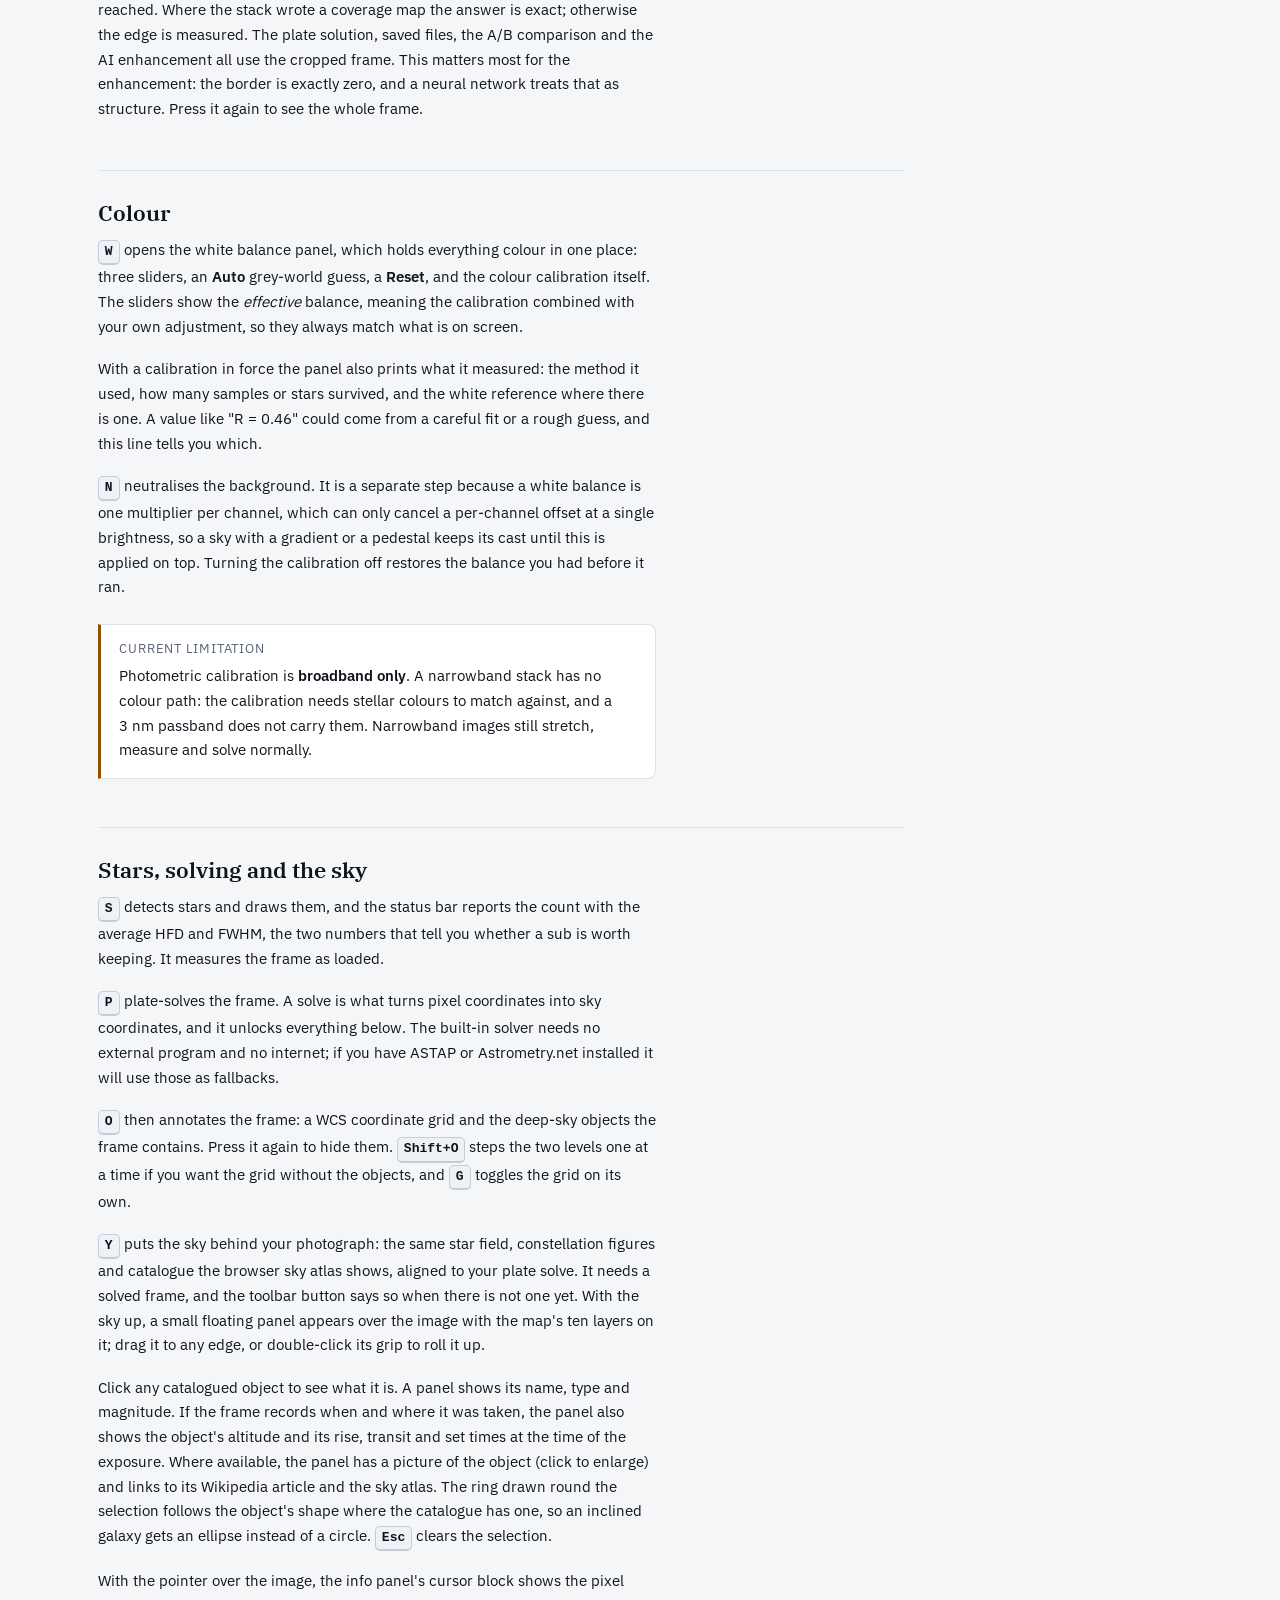
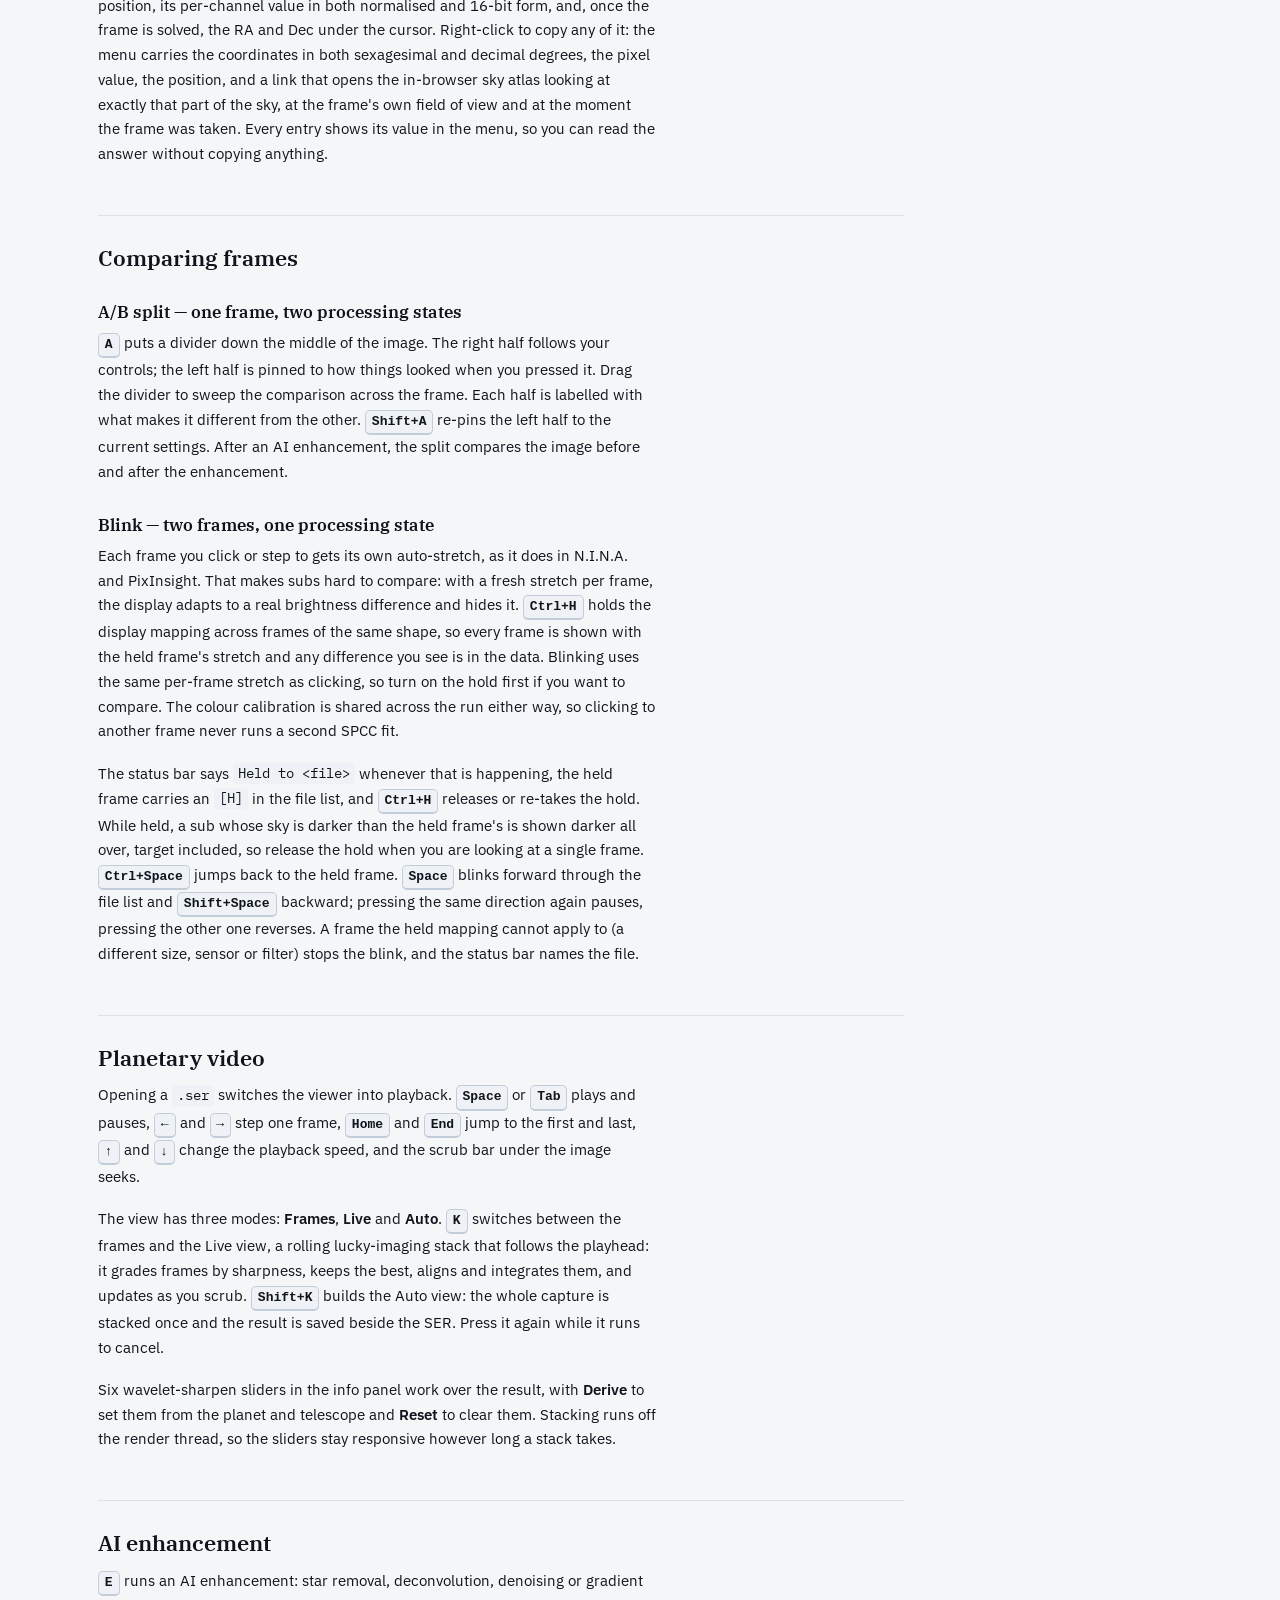
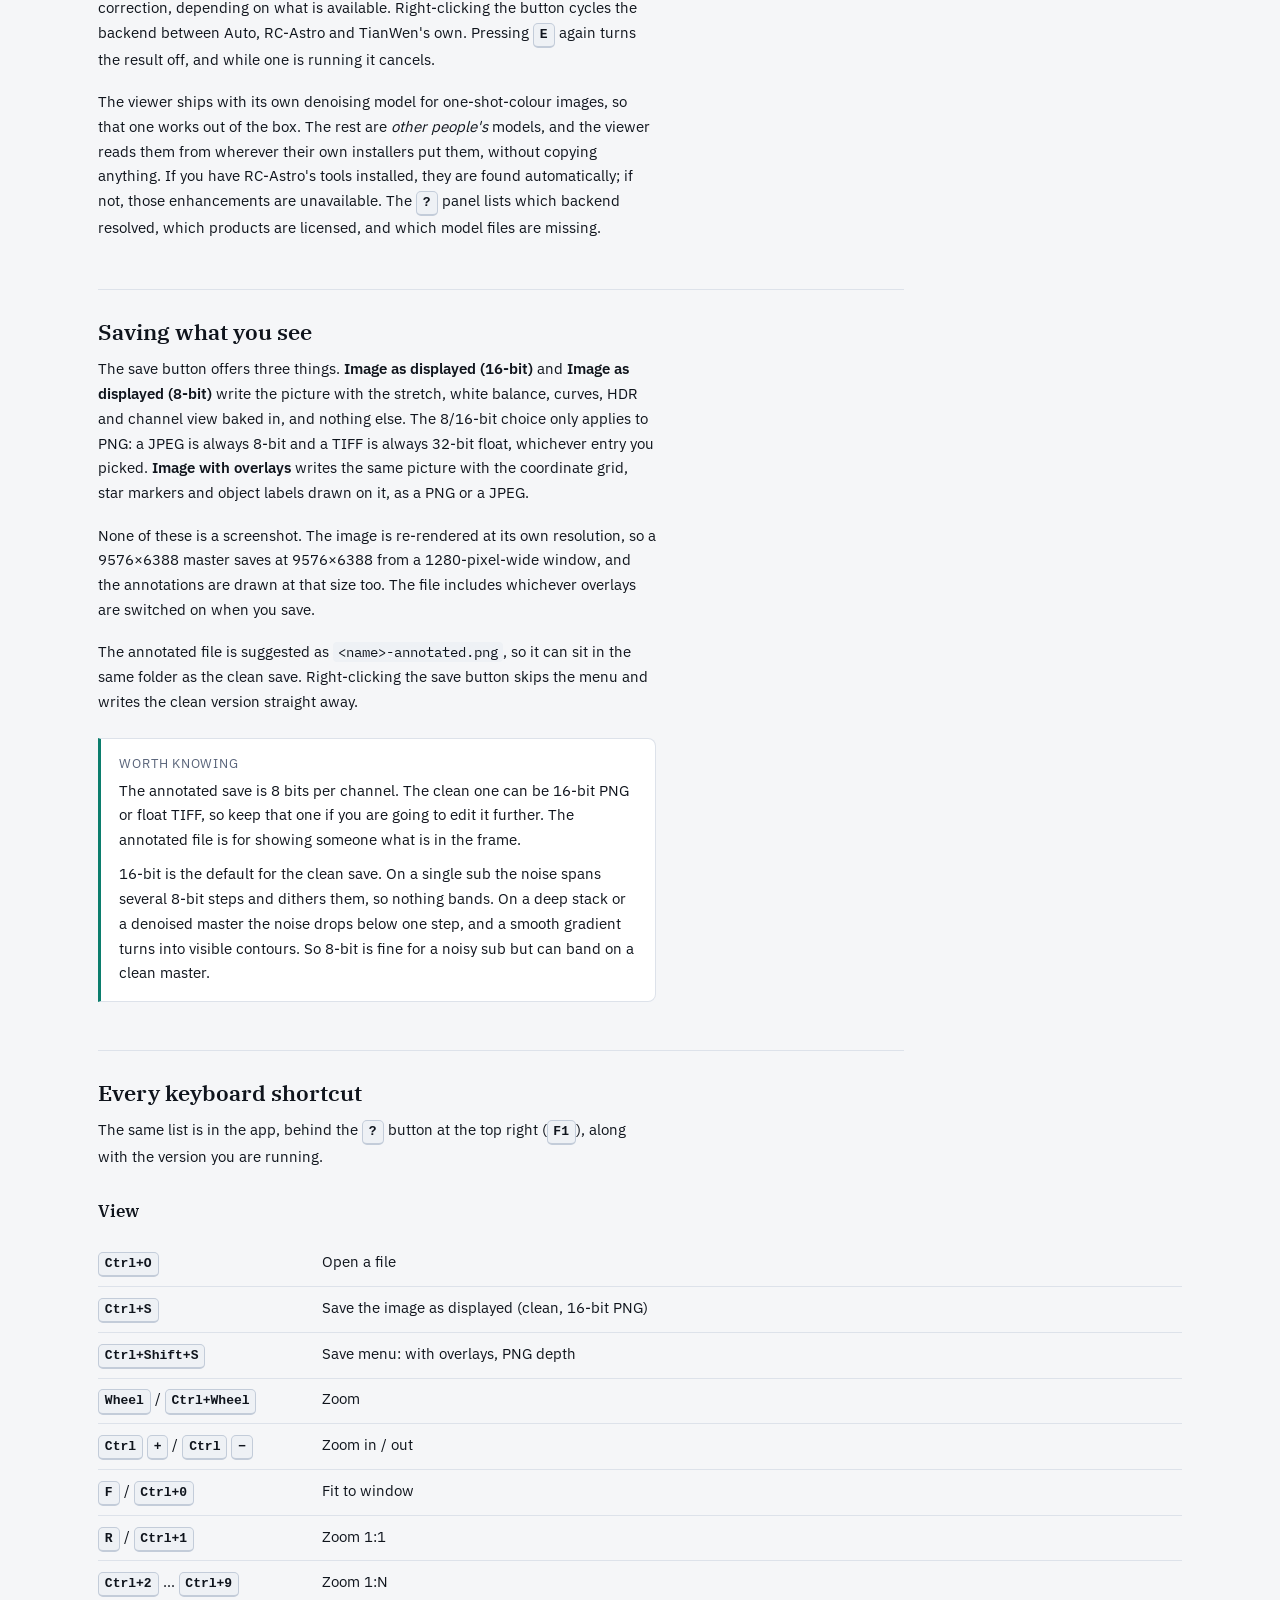
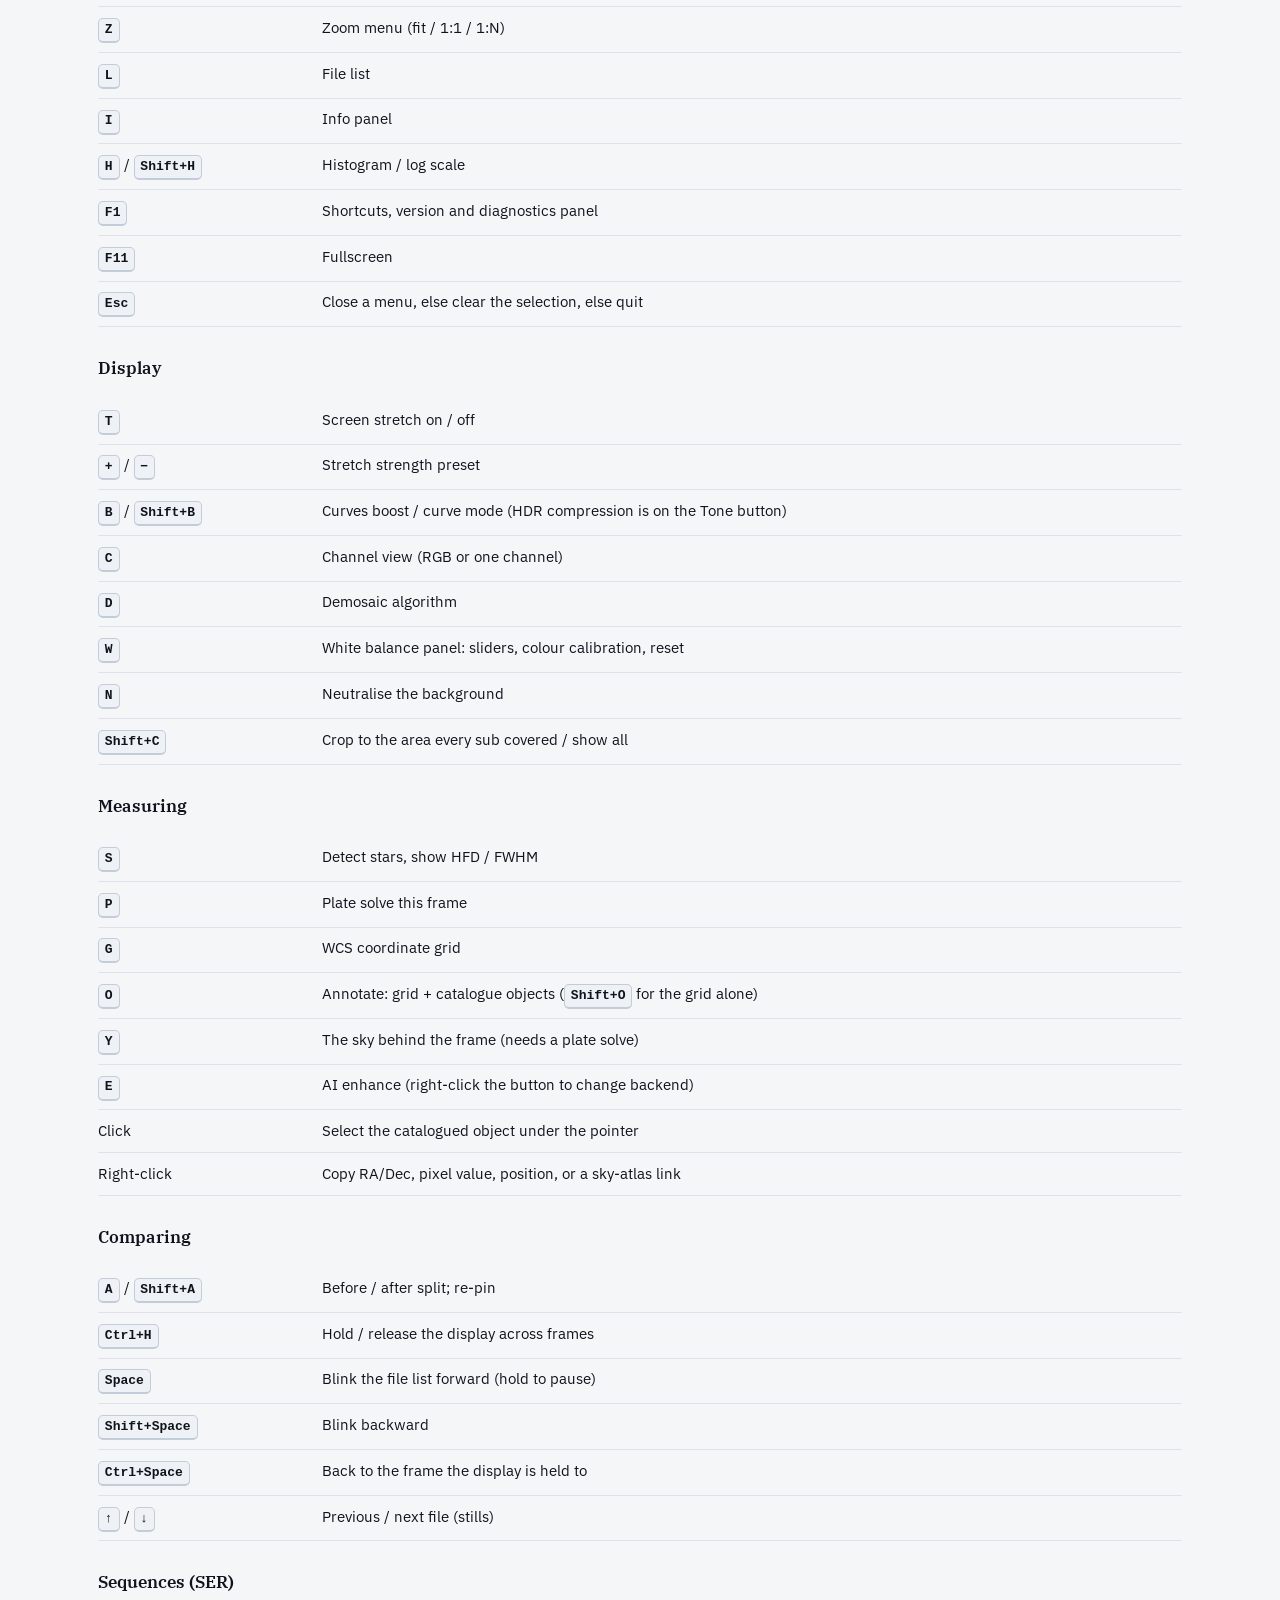
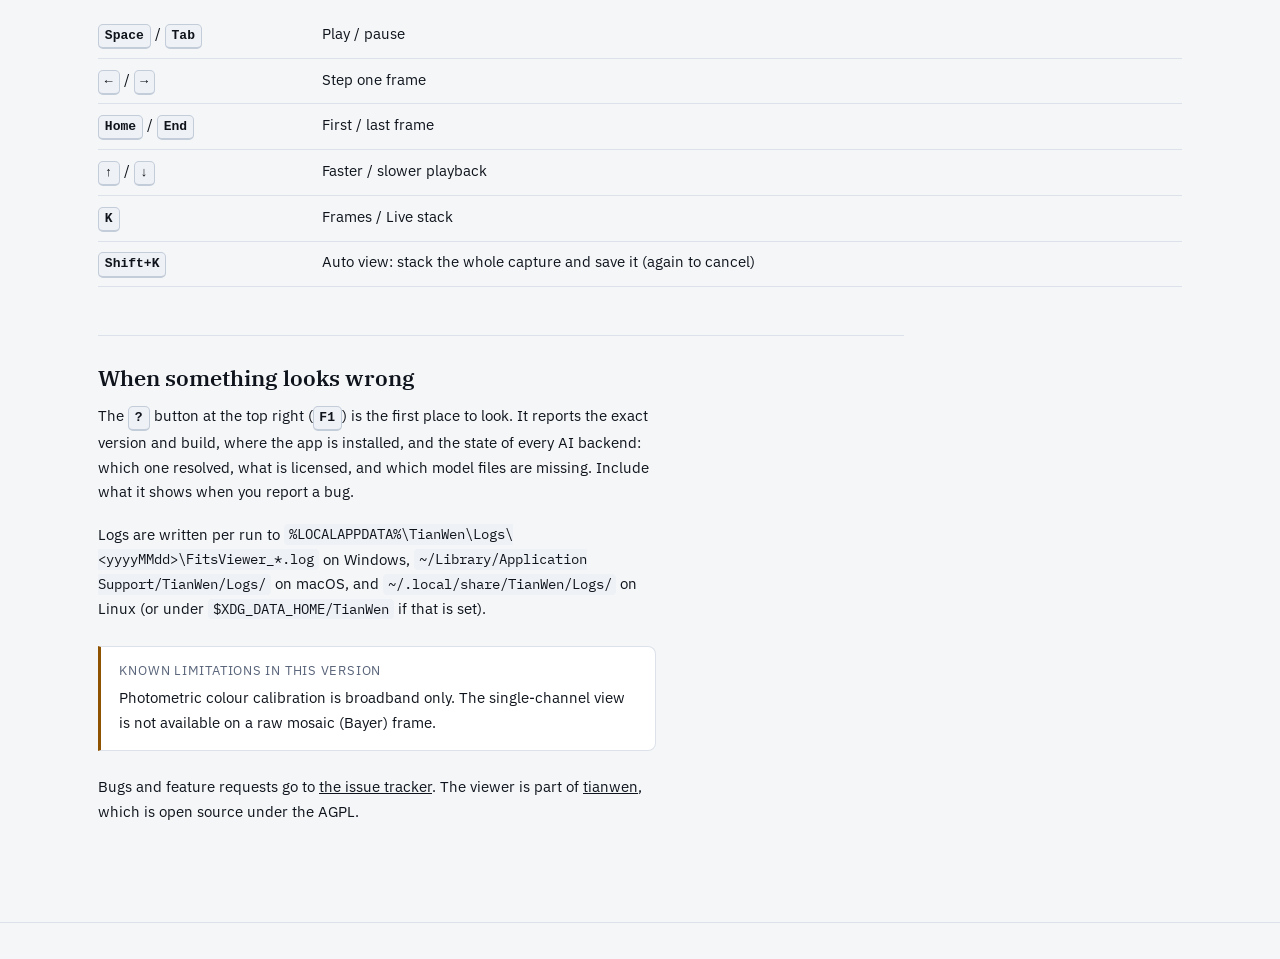
==== commit 67c4ae7f: "docs(site): plainer wording, and the viewer guide caught up with the app Wording: fewer em-dash asid" ====
--- a/guide/viewer.html
+++ b/guide/viewer.html
@@ -111,20 +111,21 @@
                 <h2 id="install">Installing</h2>
                 <p>
                     On Windows, install it from the Microsoft Store. It updates itself from there, and
-                    the Store build registers the file associations for you &mdash; you still have to
-                    pick it as the default application for a file type in Windows Settings, which is
-                    Windows' choice to make, not the app's.
+                    the Store build registers the file associations for you. To make it the default
+                    application for a file type, pick it in Windows Settings.
                 </p>
                 <div class="cta-row">
                     <a class="btn btn-ghost" href="https://apps.microsoft.com/detail/9pmdzp16tgbg">Get it from the Microsoft Store &rarr;</a>
                 </div>
                 <p class="detail">
-                    Windows&nbsp;10 version&nbsp;2004 or newer, x64 and ARM64. Linux and macOS run the
-                    same viewer from a self-contained archive on
-                    <a href="https://github.com/SharpAstro/tianwen/releases">GitHub Releases</a> &mdash;
-                    no runtime to install, and no installer either: unpack it and run
-                    <code>tianwen-fits</code>. An unpackaged install can register its own file
-                    associations with <code>tianwen-fits --register</code>.
+                    Windows&nbsp;10 version&nbsp;2004 or newer, x64 and ARM64. Linux and macOS builds
+                    are on <a href="https://github.com/SharpAstro/tianwen/releases">GitHub Releases</a>.
+                    On macOS, open the <code>.dmg</code>. On Linux, unpack the self-contained archive
+                    and run <code>tianwen-fits</code>; there is no runtime to install. An unpackaged
+                    Windows or Linux install can register the FITS file types with
+                    <code>tianwen-fits --register</code>, and SER with
+                    <code>tianwen-fits --register SER</code>. On macOS, set the default app in
+                    Finder with Get Info &rarr; Open With.
                 </p>
 
                 <h2 id="opening">Opening images</h2>
@@ -151,12 +152,12 @@
                         </tr>
                         <tr>
                             <td><code>.ser</code></td>
-                            <td>Planetary video. Opens in playback mode &mdash; see <a href="#planetary">Planetary video</a>.</td>
+                            <td>Planetary video. Opens in playback mode; see <a href="#planetary">Planetary video</a>.</td>
                         </tr>
                     </tbody>
                 </table>
                 <p>
-                    <strong>Opening one file opens its folder.</strong> Every supported image beside it
+                    Opening one file opens its folder. Every supported image beside it
                     appears in the file list on the left, so stepping through a night's subs is
                     <kbd>&uarr;</kbd> and <kbd>&darr;</kbd> rather than a sequence of file dialogs. Drag
                     the divider to resize the list, or press <kbd>L</kbd> to hide it.
@@ -166,9 +167,8 @@
                     <p>
                         Double-clicking a second file from the same folder hands it to the window
                         <em>already showing that folder</em> instead of starting another copy of the
-                        app. Each folder gets one window. To deliberately open a second window on the
-                        same folder &mdash; two views of one directory, side by side &mdash; start it
-                        with <code>--new-window</code>.
+                        app. Each folder gets one window. To open a second window on the same folder,
+                        start it with <code>--new-window</code>.
                     </p>
                 </div>
 
@@ -177,28 +177,27 @@
                     Drag the image to pan and use the wheel to zoom. <kbd>F</kbd> fits the image to the
                     window, <kbd>R</kbd> goes to 1:1, and <kbd>Z</kbd> opens a menu with the fixed
                     ratios (<kbd>Ctrl+2</kbd> to <kbd>Ctrl+9</kbd> are 1:2 through
-                    1:9). The zoom button in the toolbar is also the read-out: it shows the current
-                    scale, so there is no second copy of that number anywhere else.
+                    1:9). The zoom button in the toolbar shows the current scale.
                 </p>
                 <p>
                     Three panels toggle independently: <kbd>L</kbd> the file list, <kbd>I</kbd> the info
                     panel on the right (metadata, per-channel statistics and the cursor read-out), and
-                    <kbd>V</kbd> the histogram, with <kbd>Shift+V</kbd> switching it to a log scale. The
-                    white balance has its own panel under <kbd>W</kbd> rather than standing open in the
-                    info panel. <kbd>F11</kbd> is fullscreen, and <kbd>Esc</kbd> closes whatever is open
-                    &mdash; a panel, then a selection &mdash; before it quits.
+                    <kbd>H</kbd> the histogram, with <kbd>Shift+H</kbd> switching it to a log scale. The
+                    white balance has its own panel under <kbd>W</kbd>. <kbd>F11</kbd> is fullscreen.
+                    <kbd>Esc</kbd> closes an open menu or popover first, then an enlarged object picture,
+                    then clears the selection, and only then quits.
                 </p>
 
                 <h2 id="stretch">Making the image visible</h2>
                 <p>
                     A linear astronomical frame is nearly black: almost all of its data sits in the
                     bottom fraction of a percent of the range. A <em>screen stretch</em> is a display
-                    curve that makes that visible without altering a single stored pixel. Everything in
-                    this section changes only what you are looking at.
-                </p>
-                <p>
-                    <kbd>T</kbd> turns the stretch on and off &mdash; the fastest way to see what the
-                    data actually looks like. The mode button beside it picks how the three channels are
+                    curve that makes that data visible without changing the stored pixels. Everything in
+                    this section changes only what is displayed.
+                </p>
+                <p>
+                    <kbd>T</kbd> turns the stretch on and off, which is the quickest way to see the
+                    unstretched data. The mode button beside it picks how the three channels are
                     treated:
                 </p>
                 <table>
@@ -206,53 +205,54 @@
                         <tr><th>Mode</th><th>What it does</th></tr>
                     </thead>
                     <tbody>
-                        <tr><td>Auto</td><td>Linked when a colour calibration is applied, unlinked otherwise. The default, and usually right.</td></tr>
+                        <tr><td>Auto</td><td>Linked when a colour calibration is applied or the channels already agree, unlinked otherwise (and for narrowband colour). The default, and usually right.</td></tr>
                         <tr><td>Linked</td><td>One curve for all three channels, so an existing colour balance survives as colour.</td></tr>
                         <tr><td>Unlinked</td><td>Each channel gets its own curve, which neutralises the background. Good for judging structure, and it will discard a real colour cast along with an unwanted one.</td></tr>
                         <tr><td>Luma</td><td>Stretches luminance and blends the colour back, so saturation does not climb with the curve.</td></tr>
+                        <tr><td>Planetary</td><td>For a planet or the Moon: keeps the dark sky dark instead of lifting it, so the disc is not blown out. A frame whose <code>OBJECT</code> names a planet or the Moon opens in this mode.</td></tr>
                     </tbody>
                 </table>
                 <p>
                     <kbd>+</kbd> and <kbd>&minus;</kbd> step through stretch strength presets.
-                    <kbd>B</kbd> cycles a curves boost and <kbd>Shift+B</kbd> changes which
-                    curve it applies; <kbd>H</kbd> cycles HDR highlight compression, which pulls back a
-                    blown core without flattening the rest. <kbd>C</kbd> cycles the channel view between
-                    RGB and a single channel, and <kbd>D</kbd> cycles the demosaic algorithm for a Bayer
-                    sensor &mdash; the small swatch on that button is the sensor's actual CFA phase, read
-                    from the file. The demosaic starts on <strong>Auto</strong>, which reads the answer
-                    off the file rather than asking you for it: a still colour frame is demosaiced with
+                    The <strong>Tone</strong> button holds the curves boost and the HDR highlight
+                    compression, which pulls back a blown core without flattening the rest; scroll over
+                    the button to step the compression. <kbd>B</kbd> cycles the boost and
+                    <kbd>Shift+B</kbd> changes which curve it applies. <kbd>C</kbd> cycles the channel view between
+                    RGB and a single channel (colour frames only), and <kbd>D</kbd> cycles the demosaic algorithm for a Bayer
+                    sensor. The small swatch on that button is the sensor's CFA phase, read from the
+                    file. The demosaic starts on <strong>Auto</strong>, which picks the algorithm from
+                    the file: a still colour frame is demosaiced with
                     VNG, which leaves no dark ring around a bright star, and a SER video with MHC, so a
                     frame you are scrubbing looks like the master the planetary stacker will build from
                     it. A mono or already-colour frame is left alone.
                 </p>
                 <p>
-                    <kbd>Shift+C</kbd> crops a stacked master to the area every frame actually covered,
+                    <kbd>Shift+C</kbd> crops a stacked master to the area every frame covered,
                     taking off the ragged, under-exposed border a stack leaves where only some of the
                     subs reached. Where the stack wrote a coverage map the answer is exact; otherwise the
-                    edge is measured. The crop is not just a view: the plate solution, a saved file, the
-                    A/B comparison and the AI enhancement all see the cropped frame, which matters most
-                    for the enhancement, since the border is exact zero and a neural network reads that
-                    as structure. Press it again to see the whole frame.
+                    edge is measured. The plate solution, saved files, the A/B comparison and the AI
+                    enhancement all use the cropped frame. This matters most for the enhancement: the
+                    border is exactly zero, and a neural network treats that as structure. Press it again
+                    to see the whole frame.
                 </p>
 
                 <h2 id="colour">Colour</h2>
                 <p>
                     <kbd>W</kbd> opens the white balance panel, which holds everything colour in one
                     place: three sliders, an <strong>Auto</strong> grey-world guess, a <strong>Reset</strong>,
-                    and the colour calibration itself. The sliders show the <em>effective</em> balance
-                    &mdash; the calibration composed with your own fine-tune, which is exactly what the
-                    screen is being multiplied by &mdash; so the panel never reads neutral over an image
-                    that visibly is not.
+                    and the colour calibration itself. The sliders show the <em>effective</em> balance,
+                    meaning the calibration combined with your own adjustment, so they always match what
+                    is on screen.
                 </p>
                 <p>
                     With a calibration in force the panel also prints what it measured: the method it
                     used, how many samples or stars survived, and the white reference where there is one.
-                    That line is the point &mdash; a triple like "R = 0.46" could have come from a
-                    careful fit or a crude guess, and only the provenance tells you which.
-                </p>
-                <p>
-                    <kbd>N</kbd> neutralises the background, and it is a <em>separate</em> step on
-                    purpose: a white balance is one multiplier per channel, which can only cancel a
+                    A value like "R = 0.46" could come from a careful fit or a rough guess, and this line
+                    tells you which.
+                </p>
+                <p>
+                    <kbd>N</kbd> neutralises the background. It is a separate step because a white
+                    balance is one multiplier per channel, which can only cancel a
                     per-channel offset at a single brightness, so a sky with a gradient or a pedestal
                     keeps its cast until this is applied on top. Turning the calibration off restores the
                     balance you had before it ran.
@@ -270,9 +270,8 @@
                 <h2 id="measuring">Stars, solving and the sky</h2>
                 <p>
                     <kbd>S</kbd> detects stars and draws them, and the status bar reports the count with
-                    the average HFD and FWHM &mdash; the two numbers that say whether a sub is worth
-                    keeping. It measures the frame as loaded, so it is a judgement about that exposure
-                    rather than about the stack.
+                    the average HFD and FWHM, the two numbers that tell you whether a sub is worth
+                    keeping. It measures the frame as loaded.
                 </p>
                 <p>
                     <kbd>P</kbd> plate-solves the frame. A solve is what turns pixel coordinates into sky
@@ -282,32 +281,32 @@
                 </p>
                 <p>
                     <kbd>O</kbd> then annotates the frame: a WCS coordinate grid and the deep-sky objects
-                    the frame contains, together in one press, and gone again on the next.
+                    the frame contains. Press it again to hide them.
                     <kbd>Shift+O</kbd> steps the two levels one at a time if you want the grid without the
                     objects, and <kbd>G</kbd> toggles the grid on its own.
                 </p>
                 <p>
-                    <kbd>Y</kbd> puts the <strong>sky itself behind your photograph</strong> &mdash; the
-                    same star field, constellation figures and catalogue the browser sky atlas shows,
-                    aligned to your plate solve and sitting exactly where your frame sits on the sky. It
+                    <kbd>Y</kbd> puts the sky behind your photograph: the same star field, constellation
+                    figures and catalogue the browser sky atlas shows, aligned to your plate solve. It
                     needs a solved frame, and the toolbar button says so when there is not one yet. With
                     the sky up, a small floating panel appears over the image with the map's ten layers on
                     it; drag it to any edge, or double-click its grip to roll it up.
                 </p>
                 <p>
-                    <strong>Click any catalogued object to see what it is.</strong> A panel appears with
-                    its name, type and magnitude, and &mdash; where the frame records when and where it
-                    was taken &mdash; its altitude and rise, transit and set times <em>at the moment of
-                    the exposure</em>, not at the moment you happen to be looking. The ring drawn round
-                    the selection traces the object's own shape where the catalogue knows one, so an
-                    inclined galaxy rings as the tilted disc it is rather than as a circle.
+                    Click any catalogued object to see what it is. A panel shows its name, type and
+                    magnitude. If the frame records when and where it was taken, the panel also shows the
+                    object's altitude and its rise, transit and set times at the time of the exposure.
+                    Where available, the panel has a picture of the object (click to enlarge) and links
+                    to its Wikipedia article and the sky atlas.
+                    The ring drawn round the selection follows the object's shape where the catalogue has
+                    one, so an inclined galaxy gets an ellipse instead of a circle.
                     <kbd>Esc</kbd> clears the selection.
                 </p>
                 <p>
                     With the pointer over the image, the info panel's cursor block shows the pixel
-                    position, its per-channel value in both normalised and 16-bit form, and &mdash; once
-                    solved &mdash; the RA and Dec under the cursor. <strong>Right-click copies any of
-                    it</strong>: the menu carries the coordinates in both sexagesimal and decimal
+                    position, its per-channel value in both normalised and 16-bit form, and, once the
+                    frame is solved, the RA and Dec under the cursor. Right-click to copy any of it: the
+                    menu carries the coordinates in both sexagesimal and decimal
                     degrees, the pixel value, the position, and a link that opens the in-browser sky
                     atlas looking at exactly that part of the sky, at the frame's own field of view and
                     at the moment the frame was taken. Every entry shows its value in the menu, so you
@@ -320,65 +319,70 @@
                     <kbd>A</kbd> puts a divider down the middle of the image. The right half follows your
                     controls; the left half is pinned to how things looked when you pressed it. Drag the
                     divider to sweep the comparison across the frame. Each half is labelled with what
-                    makes it different from the other, so you are never guessing which side is which.
-                    <kbd>Shift+A</kbd> re-pins the left half to the current settings &mdash;
-                    the "pin what I have, then fiddle" gesture. After an AI enhancement the split
-                    switches to comparing <em>pixels</em>, before against after, because that is what you
-                    want to see at that moment.
+                    makes it different from the other.
+                    <kbd>Shift+A</kbd> re-pins the left half to the current settings. After an AI
+                    enhancement, the split compares the image before and after the enhancement.
                 </p>
                 <h3>Blink &mdash; two frames, one processing state</h3>
                 <p>
-                    Each frame you click or step to gets <strong>its own auto-stretch</strong>, as it does
-                    in N.I.N.A. and PixInsight: a click in the list means "show me this frame". Comparing
-                    subs is different, and fails for a reason that is not obvious: with a fresh stretch per
-                    frame, a genuine brightness difference is hidden by the display adapting to it. So
-                    <kbd>Ctrl+H</kbd> <strong>holds the display mapping</strong> across frames of the
-                    same shape &mdash; every frame is shown with the held frame's stretch, and what you
-                    see differing is the data. A blink is the viewer clicking for you and carries no more
-                    than a click does; hold first if you want the comparison. The colour calibration is
-                    shared across the run either way, so a click never costs a second SPCC fit.
+                    Each frame you click or step to gets its own auto-stretch, as it does
+                    in N.I.N.A. and PixInsight. That makes subs hard to compare: with a fresh stretch per
+                    frame, the display adapts to a real brightness difference and hides it.
+                    <kbd>Ctrl+H</kbd> holds the display mapping across frames of the same shape, so
+                    every frame is shown with the held frame's stretch and any difference you see is in
+                    the data. Blinking uses the same per-frame stretch as clicking, so turn on the hold
+                    first if you want to compare. The colour calibration is shared across the run either
+                    way, so clicking to another frame never runs a second SPCC fit.
                 </p>
                 <p>
                     The status bar says <code>Held to &lt;file&gt;</code> whenever that is happening, the
                     held frame carries an <code>[H]</code> in the file list, and
-                    <kbd>Ctrl+H</kbd> releases or re-takes the hold. A hold is honest to the pixels: a
-                    sub whose sky is darker than the held frame's renders darker all over, target
-                    included, so release it when you are looking at one frame rather than comparing two.
+                    <kbd>Ctrl+H</kbd> releases or re-takes the hold. While held, a sub whose sky is darker
+                    than the held frame's is shown darker all over, target included, so release the hold
+                    when you are looking at a single frame.
                     <kbd>Ctrl+Space</kbd> jumps back to the held frame.
                     <kbd>Space</kbd> blinks forward through the file list and
                     <kbd>Shift+Space</kbd> backward; pressing the same direction again pauses,
-                    pressing the other one reverses. A frame the held mapping cannot describe &mdash; a
-                    different size, sensor or filter &mdash; stops the blink and says which file it was.
+                    pressing the other one reverses. A frame the held mapping cannot apply to (a
+                    different size, sensor or filter) stops the blink, and the status bar names the file.
                 </p>
 
                 <h2 id="planetary">Planetary video</h2>
                 <p>
-                    Opening a <code>.ser</code> switches the viewer into playback. <kbd>Space</kbd> plays
-                    and pauses, <kbd>&larr;</kbd> and <kbd>&rarr;</kbd> step one frame,
-                    <kbd>Home</kbd> and <kbd>End</kbd> jump to the first and last, and the scrub bar
+                    Opening a <code>.ser</code> switches the viewer into playback. <kbd>Space</kbd> or
+                    <kbd>Tab</kbd> plays and pauses, <kbd>&larr;</kbd> and <kbd>&rarr;</kbd> step one
+                    frame, <kbd>Home</kbd> and <kbd>End</kbd> jump to the first and last,
+                    <kbd>&uarr;</kbd> and <kbd>&darr;</kbd> change the playback speed, and the scrub bar
                     under the image seeks.
                 </p>
                 <p>
-                    <kbd>K</kbd> switches between the raw frame and a <strong>rolling lucky-imaging
-                    stack</strong> that follows the playhead: it grades frames by sharpness, keeps the
-                    best, aligns and integrates them, and updates as you scrub. Six wavelet-sharpen
-                    sliders in the info panel work over the result. All of it runs off the render thread,
-                    so the sliders stay responsive however long a stack takes.
+                    The view has three modes: <strong>Frames</strong>, <strong>Live</strong> and
+                    <strong>Auto</strong>. <kbd>K</kbd> switches between the frames and the Live view, a
+                    rolling lucky-imaging stack that follows the playhead: it grades frames by sharpness,
+                    keeps the best, aligns and integrates them, and updates as you scrub.
+                    <kbd>Shift+K</kbd> builds the Auto view: the whole capture is stacked once and the
+                    result is saved beside the SER. Press it again while it runs to cancel.
+                </p>
+                <p>
+                    Six wavelet-sharpen sliders in the info panel work over the result, with
+                    <strong>Derive</strong> to set them from the planet and telescope and
+                    <strong>Reset</strong> to clear them. Stacking runs off the render thread, so the
+                    sliders stay responsive however long a stack takes.
                 </p>
 
                 <h2 id="enhance">AI enhancement</h2>
                 <p>
-                    <kbd>E</kbd> runs an AI enhancement &mdash; star removal, deconvolution, denoising or
+                    <kbd>E</kbd> runs an AI enhancement: star removal, deconvolution, denoising or
                     gradient correction, depending on what is available. Right-clicking the button cycles
-                    which backend is used. Pressing <kbd>E</kbd> again turns the result off, and while
+                    the backend between Auto, RC-Astro and TianWen's own. Pressing <kbd>E</kbd> again turns the result off, and while
                     one is running it cancels.
                 </p>
                 <p>
                     The viewer ships with its own denoising model for one-shot-colour images, so that one
                     works out of the box. The rest are <em>other people's</em> models, and the viewer
-                    reads them wherever their own installers put them &mdash; nothing is copied and no
-                    files are duplicated. If you have RC-Astro's tools or SETI Astro's SAS Pro installed,
-                    they are found automatically; if not, those roles are simply unavailable. The
+                    reads them from wherever their own installers put them, without copying anything.
+                    If you have RC-Astro's tools installed, they are found automatically; if not, those
+                    enhancements are unavailable. The
                     <kbd>?</kbd> panel lists which backend resolved, which products are licensed, and
                     which model files are missing.
                 </p>
@@ -387,46 +391,42 @@
                 <p>
                     The save button offers three things. <strong>Image as displayed (16-bit)</strong>
                     and <strong>Image as displayed (8-bit)</strong> write the picture with the stretch,
-                    white balance, curves, HDR and channel view baked in, and nothing else. The choice
-                    between them is the depth of a PNG, and it binds on a <code>.png</code> name alone:
-                    a JPEG is 8-bit because baseline JPEG is, and a TIFF here is always 32-bit float,
-                    so typing either of those extensions still writes what the name asked for.
+                    white balance, curves, HDR and channel view baked in, and nothing else. The 8/16-bit
+                    choice only applies to PNG: a JPEG is always 8-bit and a TIFF is always 32-bit
+                    float, whichever entry you picked.
                     <strong>Image with overlays</strong> writes the same picture with the coordinate
                     grid, star markers and object labels drawn on it, as a PNG or a JPEG.
                 </p>
                 <p>
-                    <strong>Neither is a screenshot.</strong> The pixels are re-rendered at the image's
-                    own resolution, so a 9576&times;6388 master saves at 9576&times;6388 from a
-                    1280-pixel-wide window &mdash; and the annotation is drawn at that size too, rather
-                    than scaled up from the screen. Whichever overlays are switched on when you save are
-                    the ones you get; turn a grid off first and it will not be in the file.
-                </p>
-                <p>
-                    The annotated file is suggested as <code>&lt;name&gt;-annotated.png</code>, because
-                    the two saves are of one picture and land in the same folder. Right-clicking the save
-                    button skips the menu and writes the clean version straight away.
+                    None of these is a screenshot. The image is re-rendered at its own resolution, so a
+                    9576&times;6388 master saves at 9576&times;6388 from a 1280-pixel-wide window, and
+                    the annotations are drawn at that size too. The file includes whichever overlays are
+                    switched on when you save.
+                </p>
+                <p>
+                    The annotated file is suggested as <code>&lt;name&gt;-annotated.png</code>, so it can
+                    sit in the same folder as the clean save. Right-clicking the save button skips the
+                    menu and writes the clean version straight away.
                 </p>
                 <div class="callout">
                     <span class="label">Worth knowing</span>
                     <p>
                         The annotated save is 8 bits per channel. The clean one can be 16-bit PNG or float
-                        TIFF, so that is the one to keep if you are going on to edit it &mdash; the
-                        annotated file is for showing someone what is in the frame.
+                        TIFF, so keep that one if you are going to edit it further. The annotated file
+                        is for showing someone what is in the frame.
                     </p>
                     <p>
-                        16-bit is the default for the clean save, and the reason inverts the intuition.
-                        On a single sub the noise straddles several 8-bit steps and dithers them, so
-                        nothing bands. On a deep stack or a denoised master the noise floor drops below
-                        one step, and a smooth gradient turns into visible contours. 8 bits is safest on
-                        the worst data and most dangerous on the best, which is why it is a choice per
-                        save rather than a setting.
+                        16-bit is the default for the clean save. On a single sub the noise spans several
+                        8-bit steps and dithers them, so nothing bands. On a deep stack or a denoised
+                        master the noise drops below one step, and a smooth gradient turns into visible
+                        contours. So 8-bit is fine for a noisy sub but can band on a clean master.
                     </p>
                 </div>
 
                 <h2 id="keys">Every keyboard shortcut</h2>
                 <p>
-                    The same list is in the app, behind the <kbd>?</kbd> button at the top right, along
-                    with the version you are running.
+                    The same list is in the app, behind the <kbd>?</kbd> button at the top right
+                    (<kbd>F1</kbd>), along with the version you are running.
                 </p>
 
                 <h3>View</h3>
@@ -443,9 +443,10 @@
                         <tr><td><kbd>Z</kbd></td><td>Zoom menu (fit / 1:1 / 1:N)</td></tr>
                         <tr><td><kbd>L</kbd></td><td>File list</td></tr>
                         <tr><td><kbd>I</kbd></td><td>Info panel</td></tr>
-                        <tr><td><kbd>V</kbd> / <kbd>Shift+V</kbd></td><td>Histogram / log scale</td></tr>
+                        <tr><td><kbd>H</kbd> / <kbd>Shift+H</kbd></td><td>Histogram / log scale</td></tr>
+                        <tr><td><kbd>F1</kbd></td><td>Shortcuts, version and diagnostics panel</td></tr>
                         <tr><td><kbd>F11</kbd></td><td>Fullscreen</td></tr>
-                        <tr><td><kbd>Esc</kbd></td><td>Clear the selection, else quit</td></tr>
+                        <tr><td><kbd>Esc</kbd></td><td>Close a menu, else clear the selection, else quit</td></tr>
                     </tbody>
                 </table>
 
@@ -454,8 +455,7 @@
                     <tbody>
                         <tr><td><kbd>T</kbd></td><td>Screen stretch on / off</td></tr>
                         <tr><td><kbd>+</kbd> / <kbd>&minus;</kbd></td><td>Stretch strength preset</td></tr>
-                        <tr><td><kbd>B</kbd> / <kbd>Shift+B</kbd></td><td>Curves boost / curve mode</td></tr>
-                        <tr><td><kbd>H</kbd> / <kbd>Shift+H</kbd></td><td>HDR highlight compression, forward / back</td></tr>
+                        <tr><td><kbd>B</kbd> / <kbd>Shift+B</kbd></td><td>Curves boost / curve mode (HDR compression is on the Tone button)</td></tr>
                         <tr><td><kbd>C</kbd></td><td>Channel view (RGB or one channel)</td></tr>
                         <tr><td><kbd>D</kbd></td><td>Demosaic algorithm</td></tr>
                         <tr><td><kbd>W</kbd></td><td>White balance panel: sliders, colour calibration, reset</td></tr>
@@ -483,41 +483,44 @@
                     <tbody>
                         <tr><td><kbd>A</kbd> / <kbd>Shift+A</kbd></td><td>Before / after split; re-pin</td></tr>
                         <tr><td><kbd>Ctrl+H</kbd></td><td>Hold / release the display across frames</td></tr>
-                        <tr><td><kbd>Space</kbd></td><td>Blink the file list forward (play / pause for a sequence)</td></tr>
+                        <tr><td><kbd>Space</kbd></td><td>Blink the file list forward (hold to pause)</td></tr>
                         <tr><td><kbd>Shift+Space</kbd></td><td>Blink backward</td></tr>
                         <tr><td><kbd>Ctrl+Space</kbd></td><td>Back to the frame the display is held to</td></tr>
-                        <tr><td><kbd>&uarr;</kbd> / <kbd>&darr;</kbd></td><td>Previous / next file</td></tr>
+                        <tr><td><kbd>&uarr;</kbd> / <kbd>&darr;</kbd></td><td>Previous / next file (stills)</td></tr>
                     </tbody>
                 </table>
 
                 <h3>Sequences (SER)</h3>
                 <table>
                     <tbody>
-                        <tr><td><kbd>Space</kbd></td><td>Play / pause</td></tr>
+                        <tr><td><kbd>Space</kbd> / <kbd>Tab</kbd></td><td>Play / pause</td></tr>
                         <tr><td><kbd>&larr;</kbd> / <kbd>&rarr;</kbd></td><td>Step one frame</td></tr>
                         <tr><td><kbd>Home</kbd> / <kbd>End</kbd></td><td>First / last frame</td></tr>
-                        <tr><td><kbd>K</kbd></td><td>Raw / stacked view</td></tr>
+                        <tr><td><kbd>&uarr;</kbd> / <kbd>&darr;</kbd></td><td>Faster / slower playback</td></tr>
+                        <tr><td><kbd>K</kbd></td><td>Frames / Live stack</td></tr>
+                        <tr><td><kbd>Shift+K</kbd></td><td>Auto view: stack the whole capture and save it (again to cancel)</td></tr>
                     </tbody>
                 </table>
 
                 <h2 id="trouble">When something looks wrong</h2>
                 <p>
-                    The <kbd>?</kbd> button at the top right is the first place to look. It reports the
+                    The <kbd>?</kbd> button at the top right (<kbd>F1</kbd>) is the first place to look. It reports the
                     exact version and build, where the app is installed, and the state of every AI
-                    backend &mdash; which one resolved, what is licensed, and which model files are
-                    missing. "The viewer from the Store" is not enough detail for a bug report; that
-                    panel is.
+                    backend: which one resolved, what is licensed, and which model files are missing.
+                    Include what it shows when you report a bug.
                 </p>
                 <p>
                     Logs are written per run to
-                    <code>%LOCALAPPDATA%\TianWen\Logs\&lt;date&gt;\FitsViewer_*.log</code> on Windows, and
-                    to <code>~/.local/share/TianWen/Logs/</code> on Linux.
+                    <code>%LOCALAPPDATA%\TianWen\Logs\&lt;yyyyMMdd&gt;\FitsViewer_*.log</code> on Windows,
+                    <code>~/Library/Application Support/TianWen/Logs/</code> on macOS, and
+                    <code>~/.local/share/TianWen/Logs/</code> on Linux (or under
+                    <code>$XDG_DATA_HOME/TianWen</code> if that is set).
                 </p>
                 <div class="callout limit">
                     <span class="label">Known limitations in this version</span>
                     <p>
-                        Photometric colour calibration is broadband only. On a mosaic frame the
-                        single-channel views show the raw mosaic rather than the separated colour planes.
+                        Photometric colour calibration is broadband only. The single-channel view is not
+                        available on a raw mosaic (Bayer) frame.
                     </p>
                 </div>
                 <p>
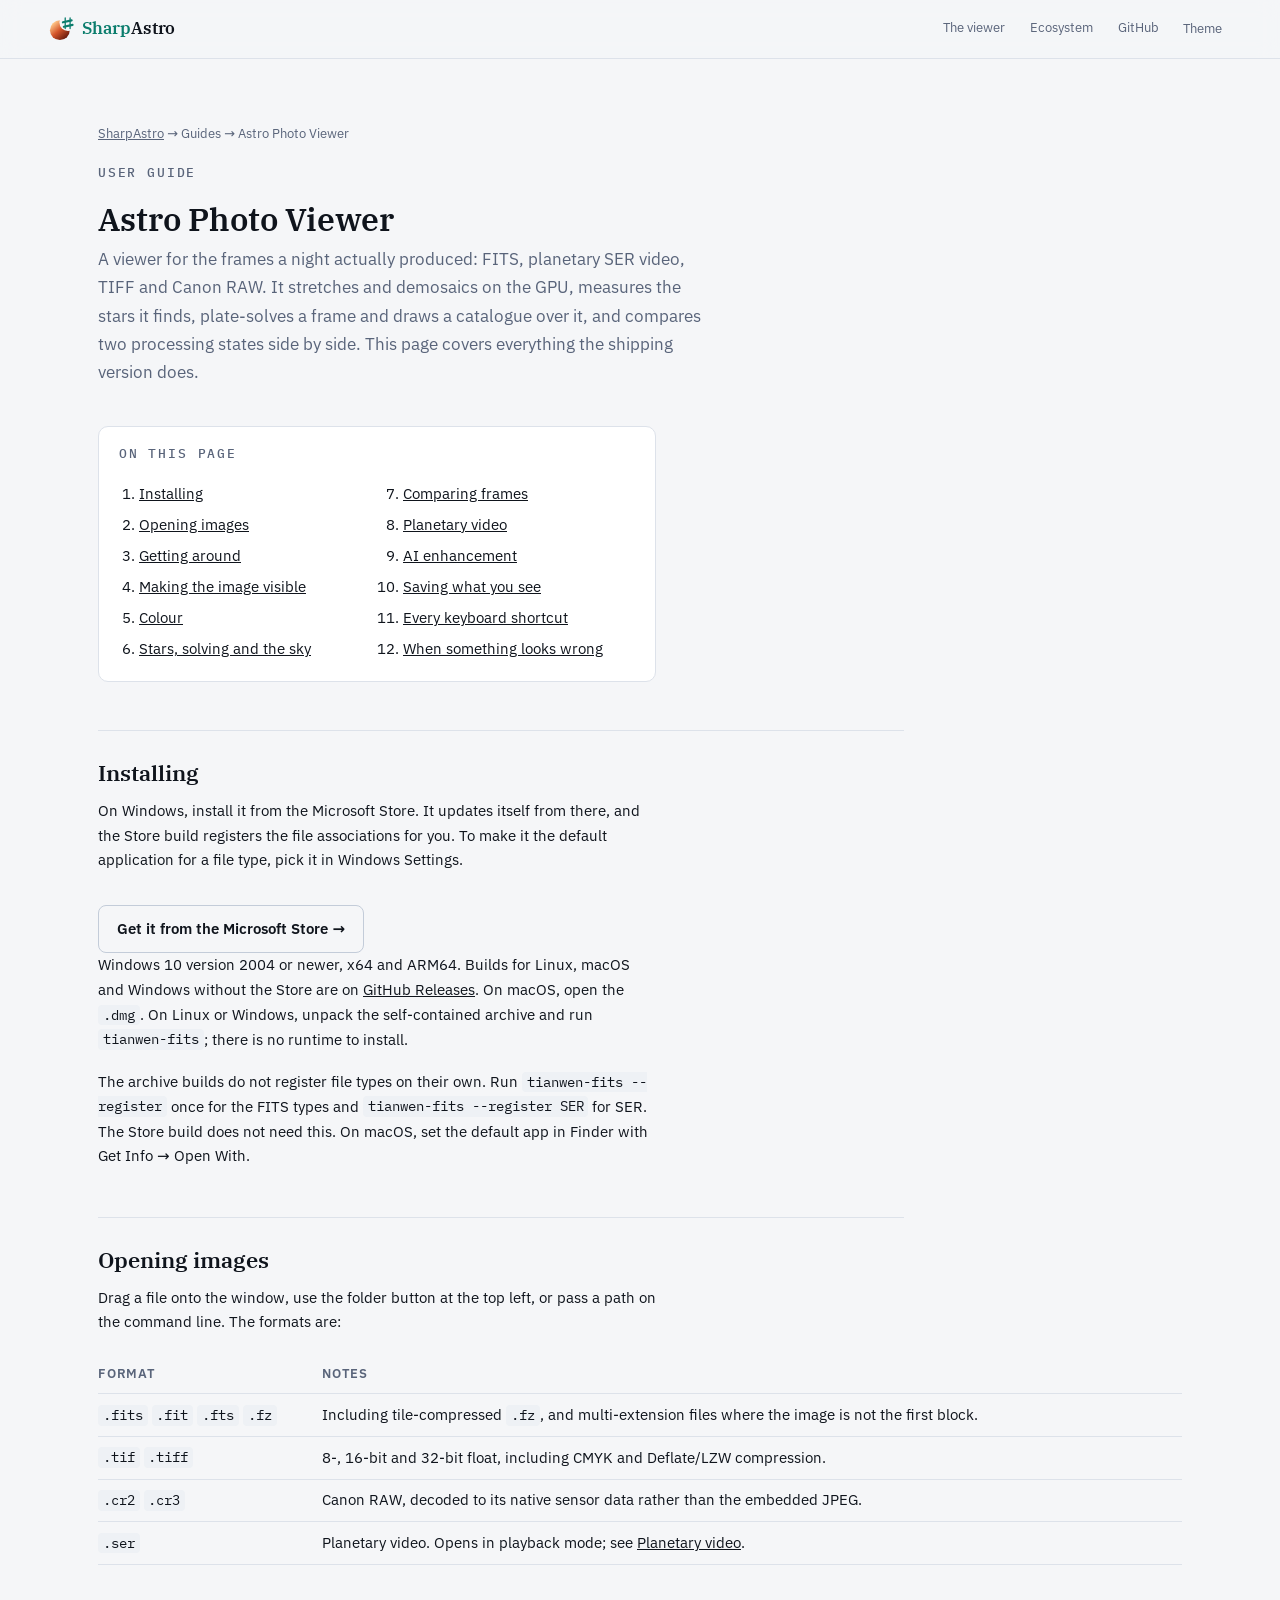
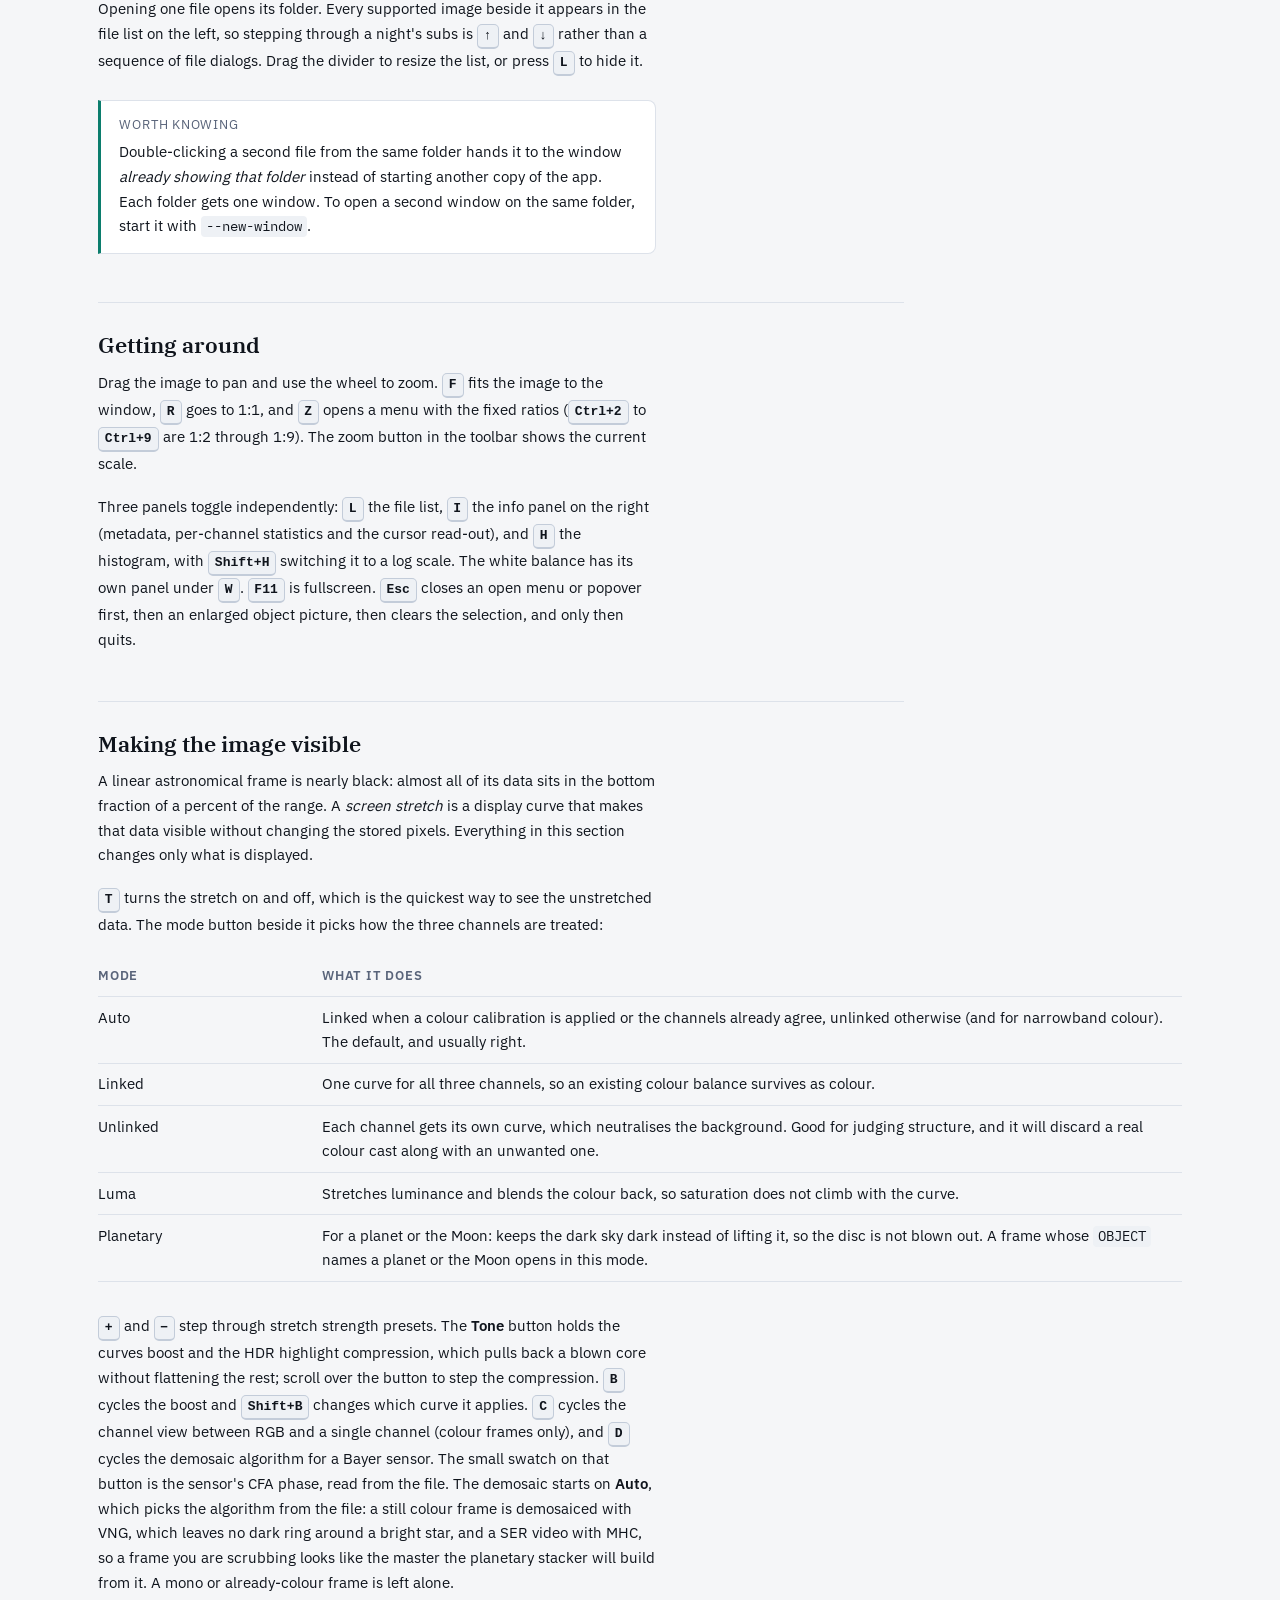
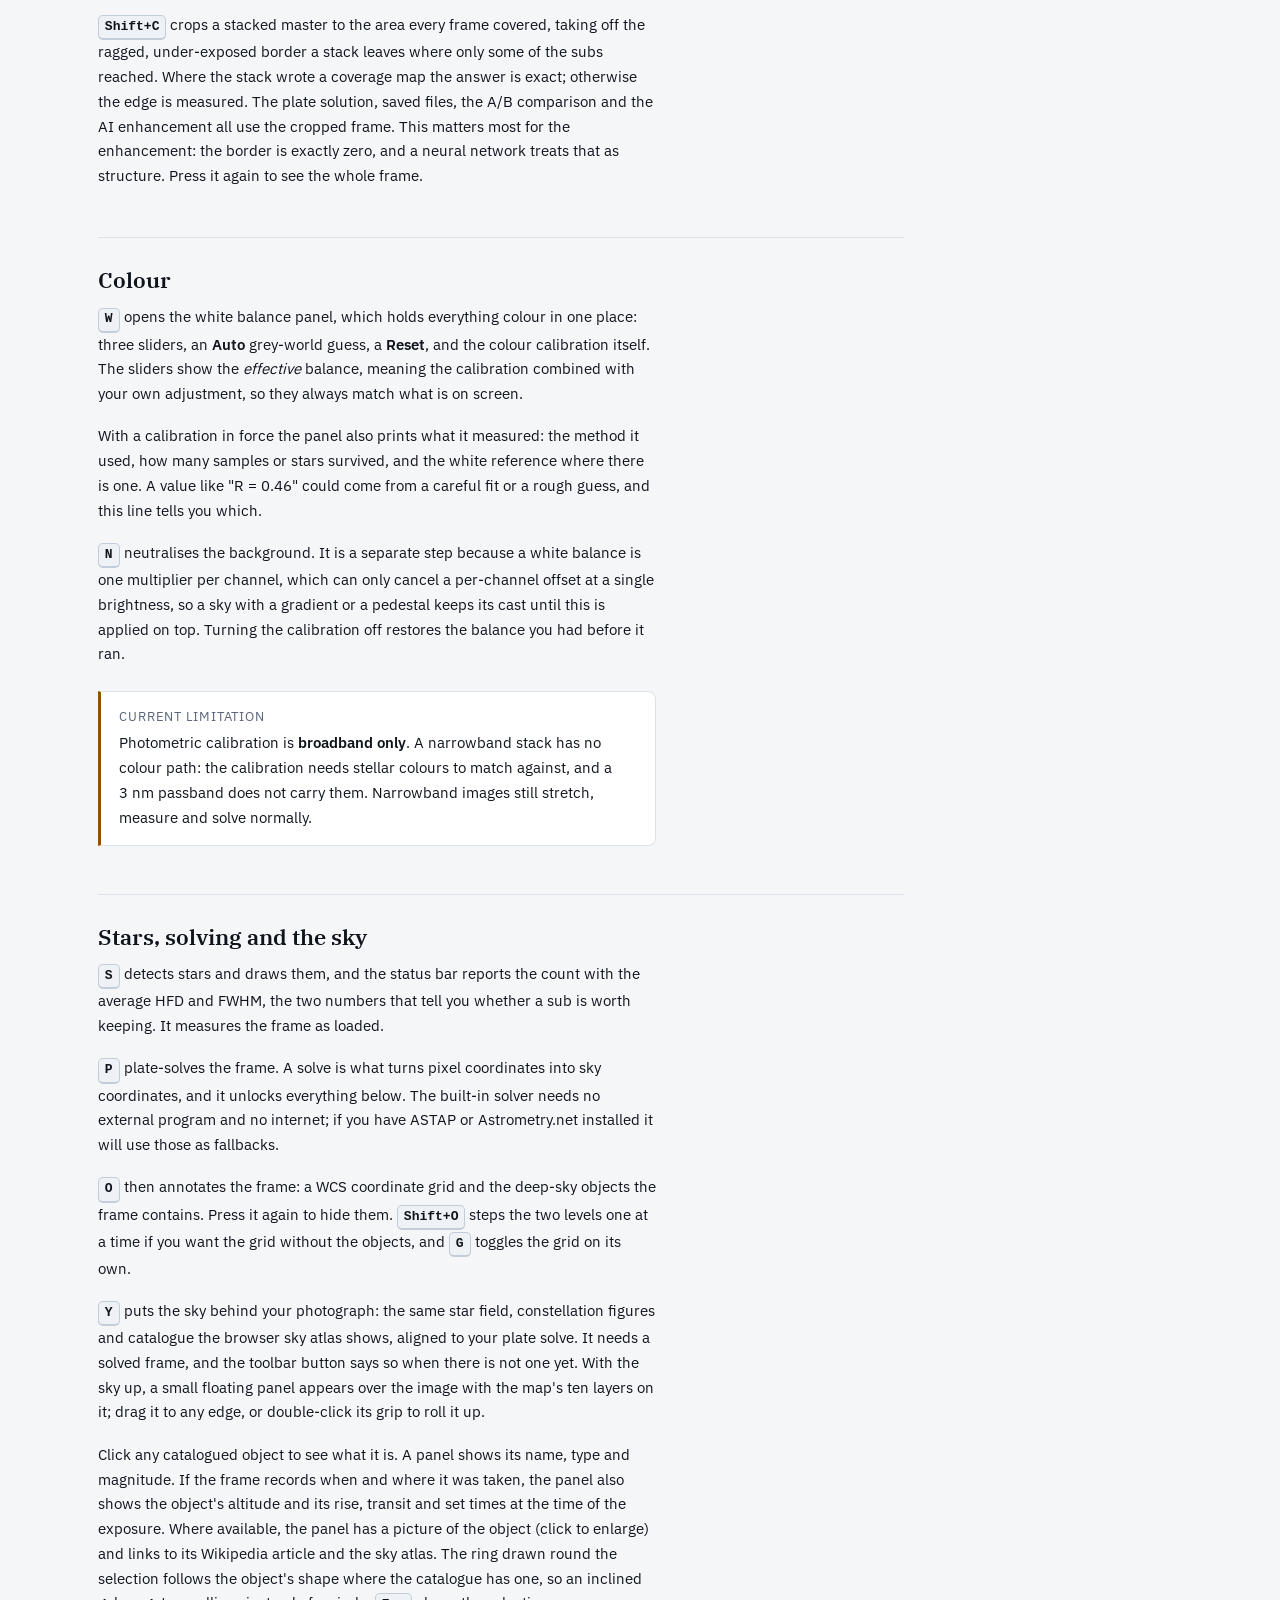
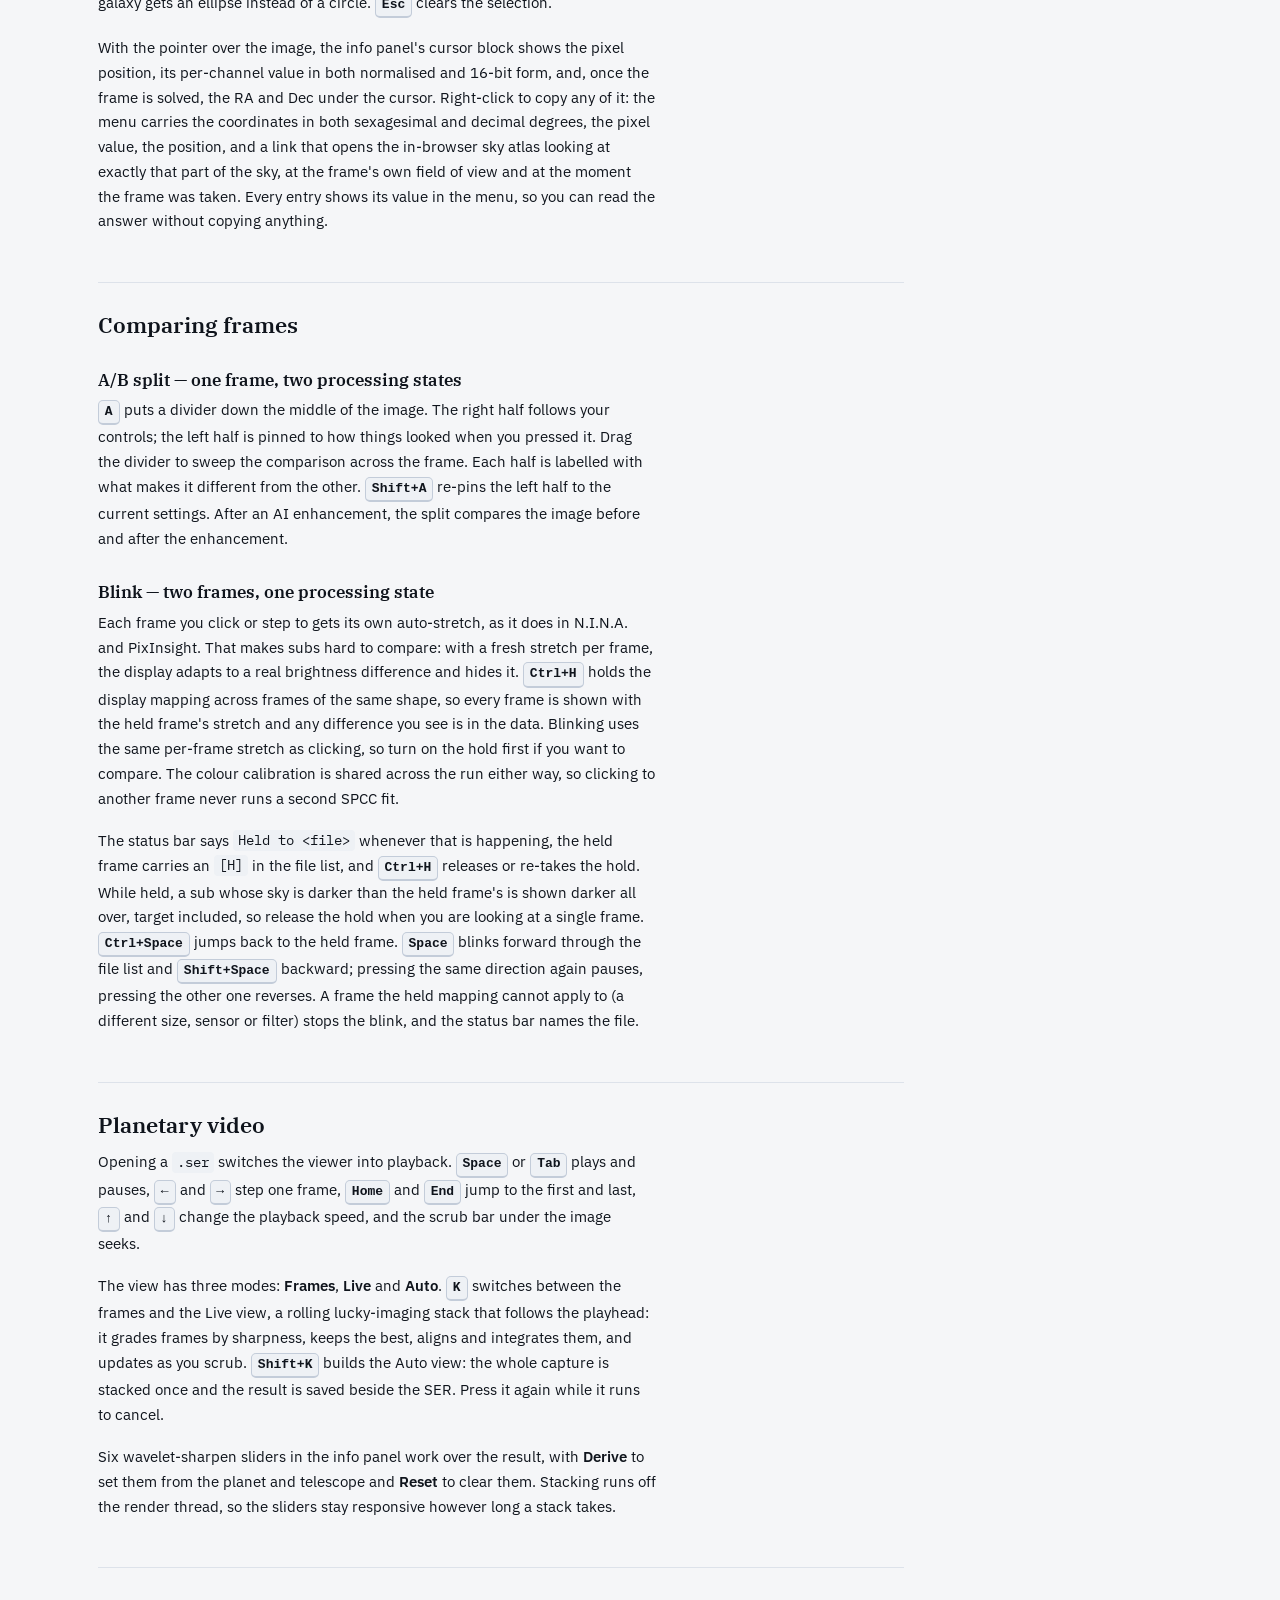
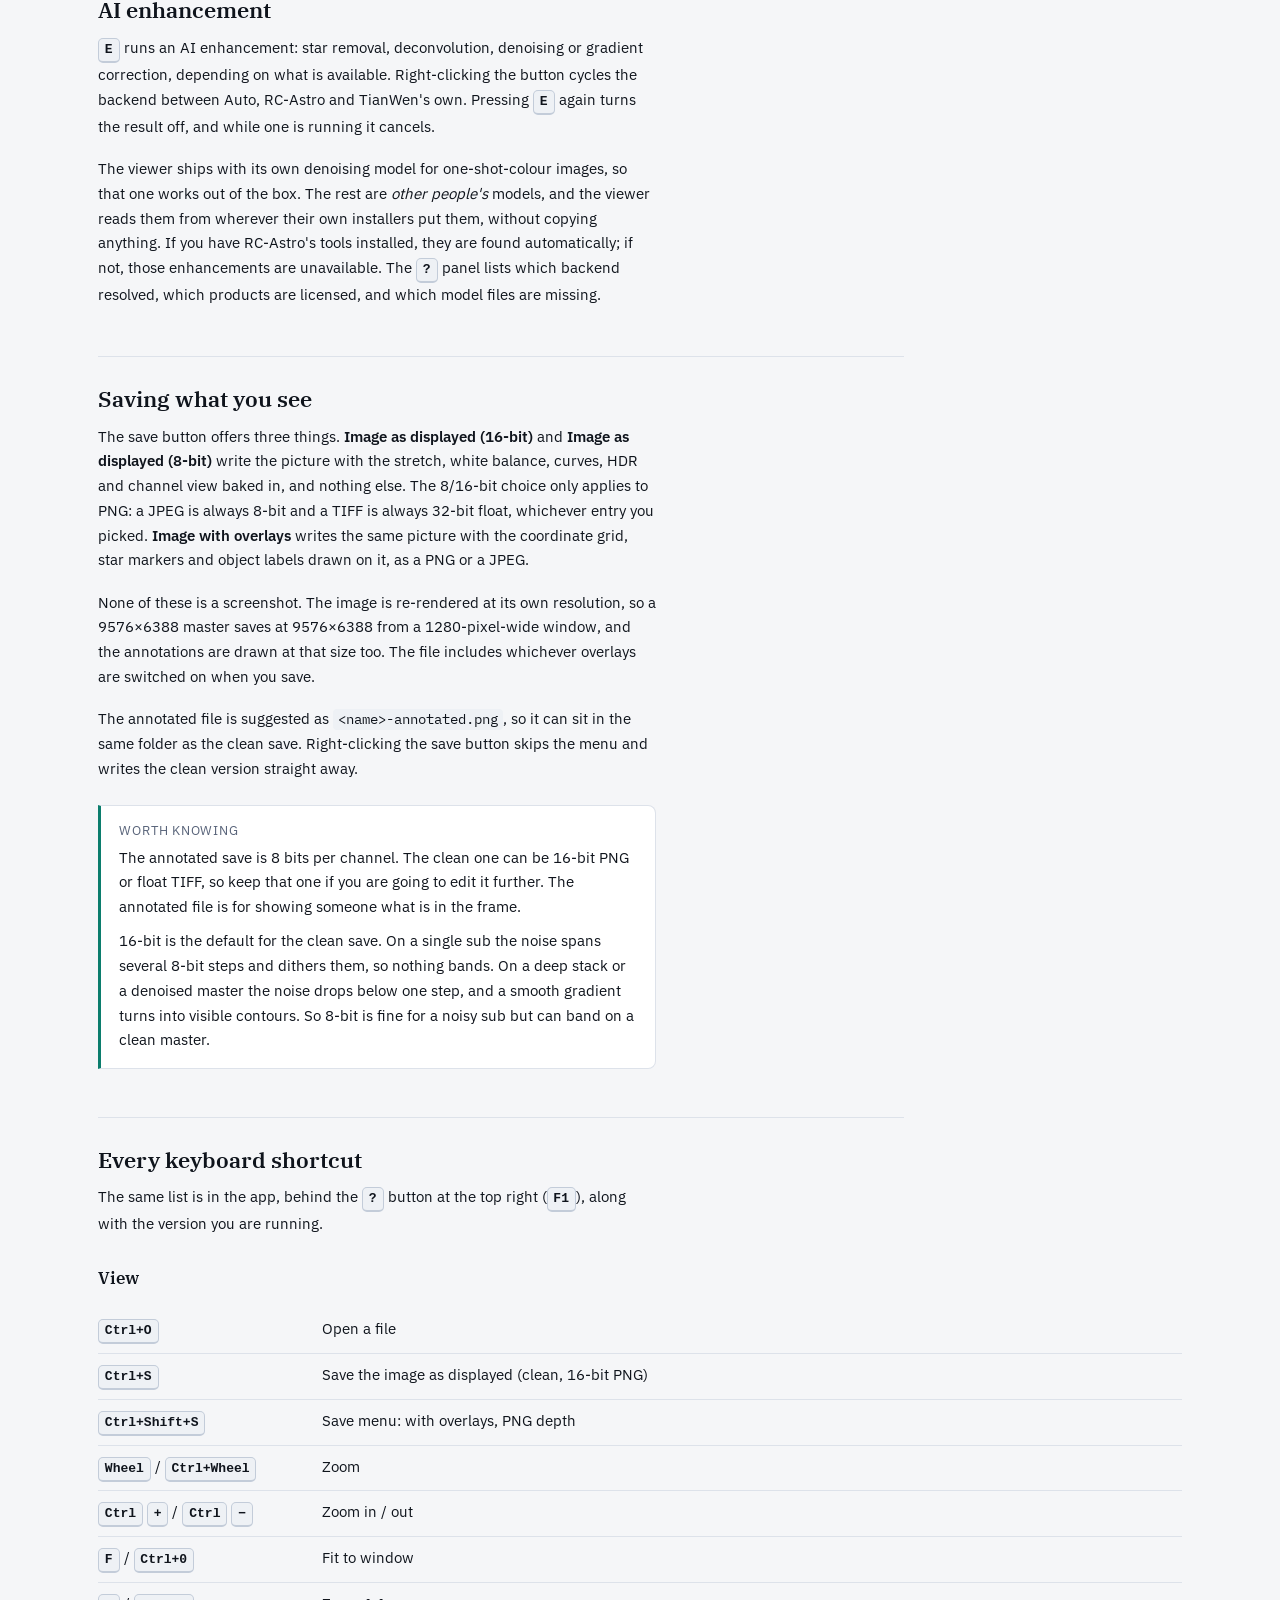
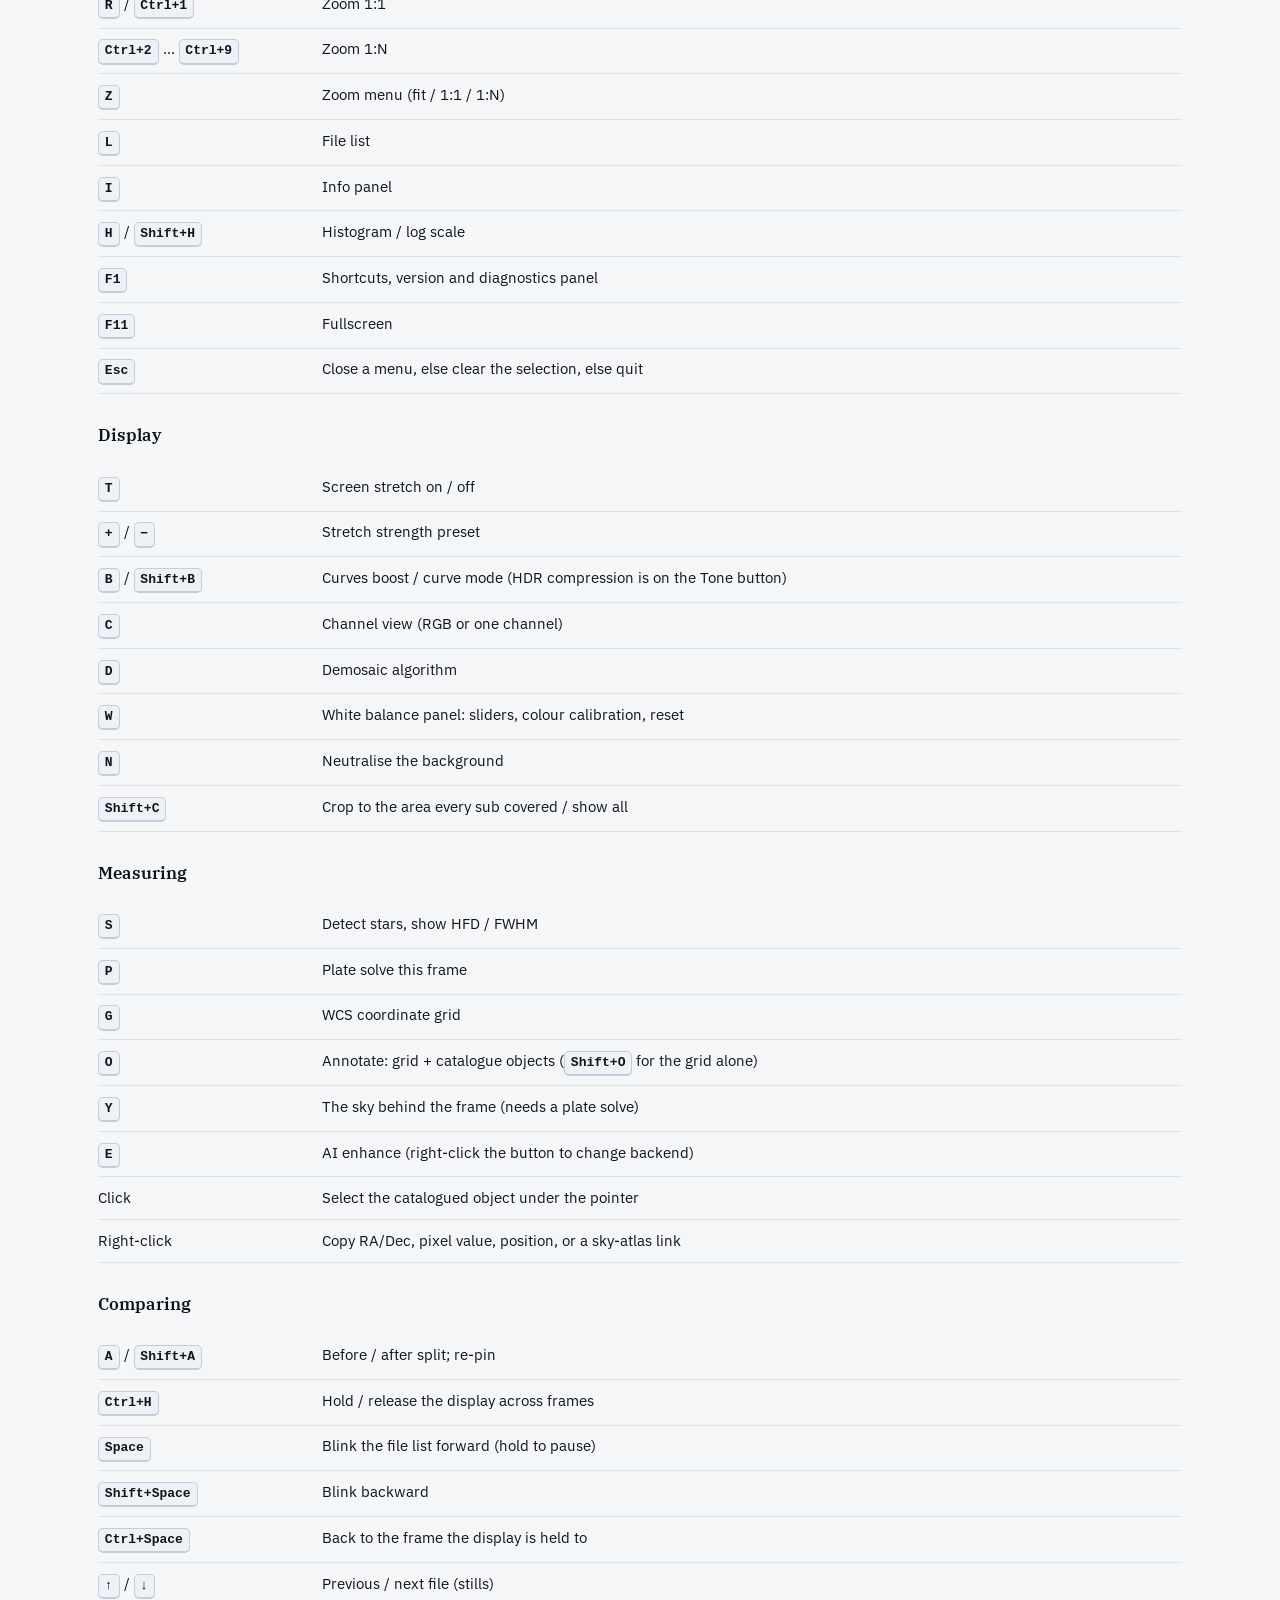
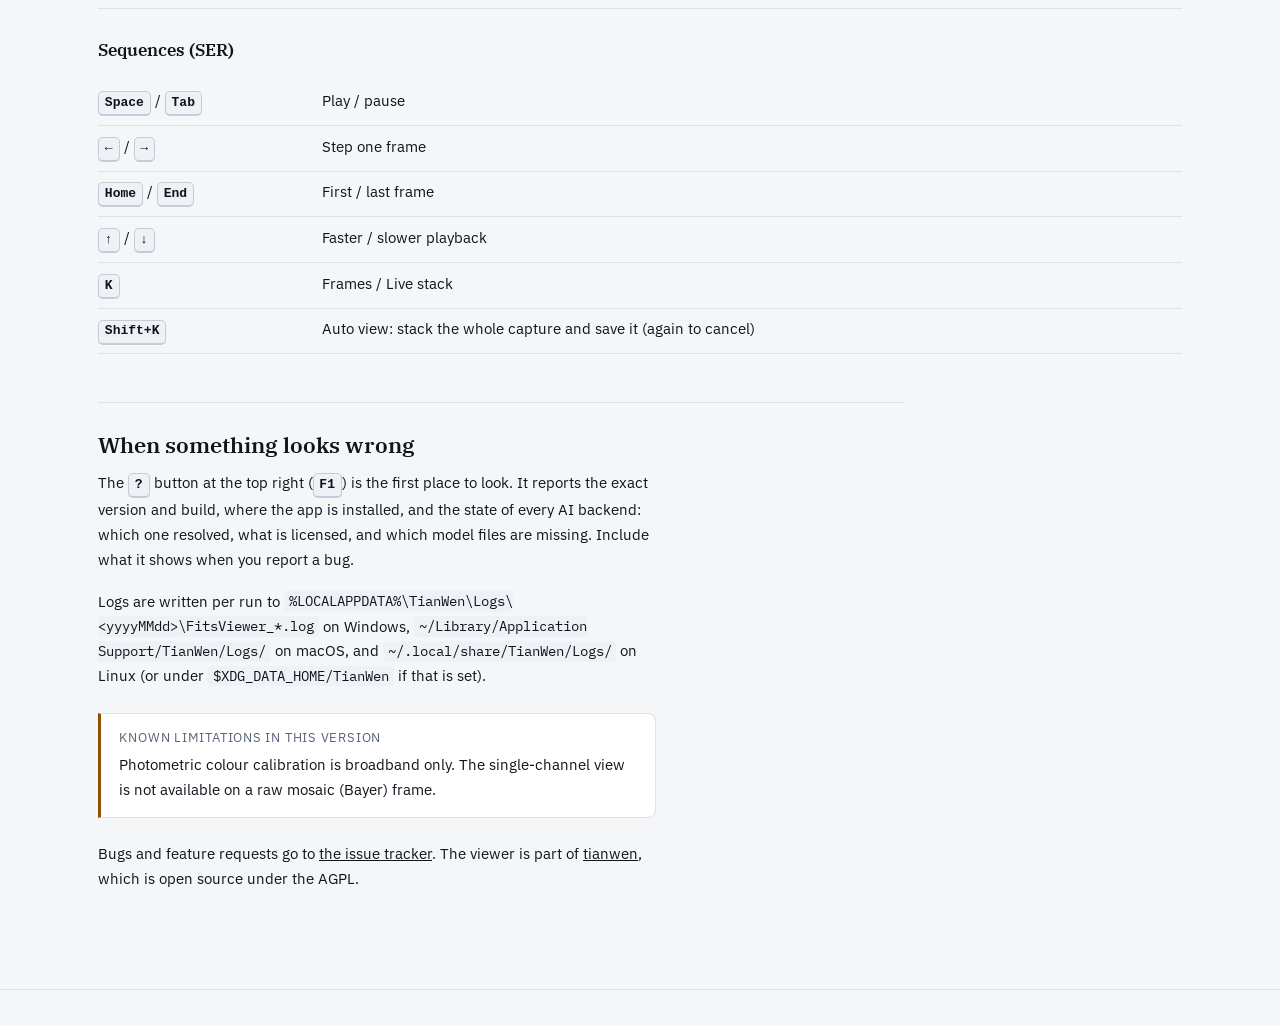
==== commit bdf17626: "docs(viewer): --register is for the archive builds, not the Store install Co-Authored-By: Claude Opu" ====
--- a/guide/viewer.html
+++ b/guide/viewer.html
@@ -118,14 +118,18 @@
                     <a class="btn btn-ghost" href="https://apps.microsoft.com/detail/9pmdzp16tgbg">Get it from the Microsoft Store &rarr;</a>
                 </div>
                 <p class="detail">
-                    Windows&nbsp;10 version&nbsp;2004 or newer, x64 and ARM64. Linux and macOS builds
-                    are on <a href="https://github.com/SharpAstro/tianwen/releases">GitHub Releases</a>.
-                    On macOS, open the <code>.dmg</code>. On Linux, unpack the self-contained archive
-                    and run <code>tianwen-fits</code>; there is no runtime to install. An unpackaged
-                    Windows or Linux install can register the FITS file types with
-                    <code>tianwen-fits --register</code>, and SER with
-                    <code>tianwen-fits --register SER</code>. On macOS, set the default app in
-                    Finder with Get Info &rarr; Open With.
+                    Windows&nbsp;10 version&nbsp;2004 or newer, x64 and ARM64. Builds for Linux, macOS
+                    and Windows without the Store are on
+                    <a href="https://github.com/SharpAstro/tianwen/releases">GitHub Releases</a>.
+                    On macOS, open the <code>.dmg</code>. On Linux or Windows, unpack the
+                    self-contained archive and run <code>tianwen-fits</code>; there is no runtime to
+                    install.
+                </p>
+                <p class="detail">
+                    The archive builds do not register file types on their own. Run
+                    <code>tianwen-fits --register</code> once for the FITS types and
+                    <code>tianwen-fits --register SER</code> for SER. The Store build does not need
+                    this. On macOS, set the default app in Finder with Get Info &rarr; Open With.
                 </p>
 
                 <h2 id="opening">Opening images</h2>
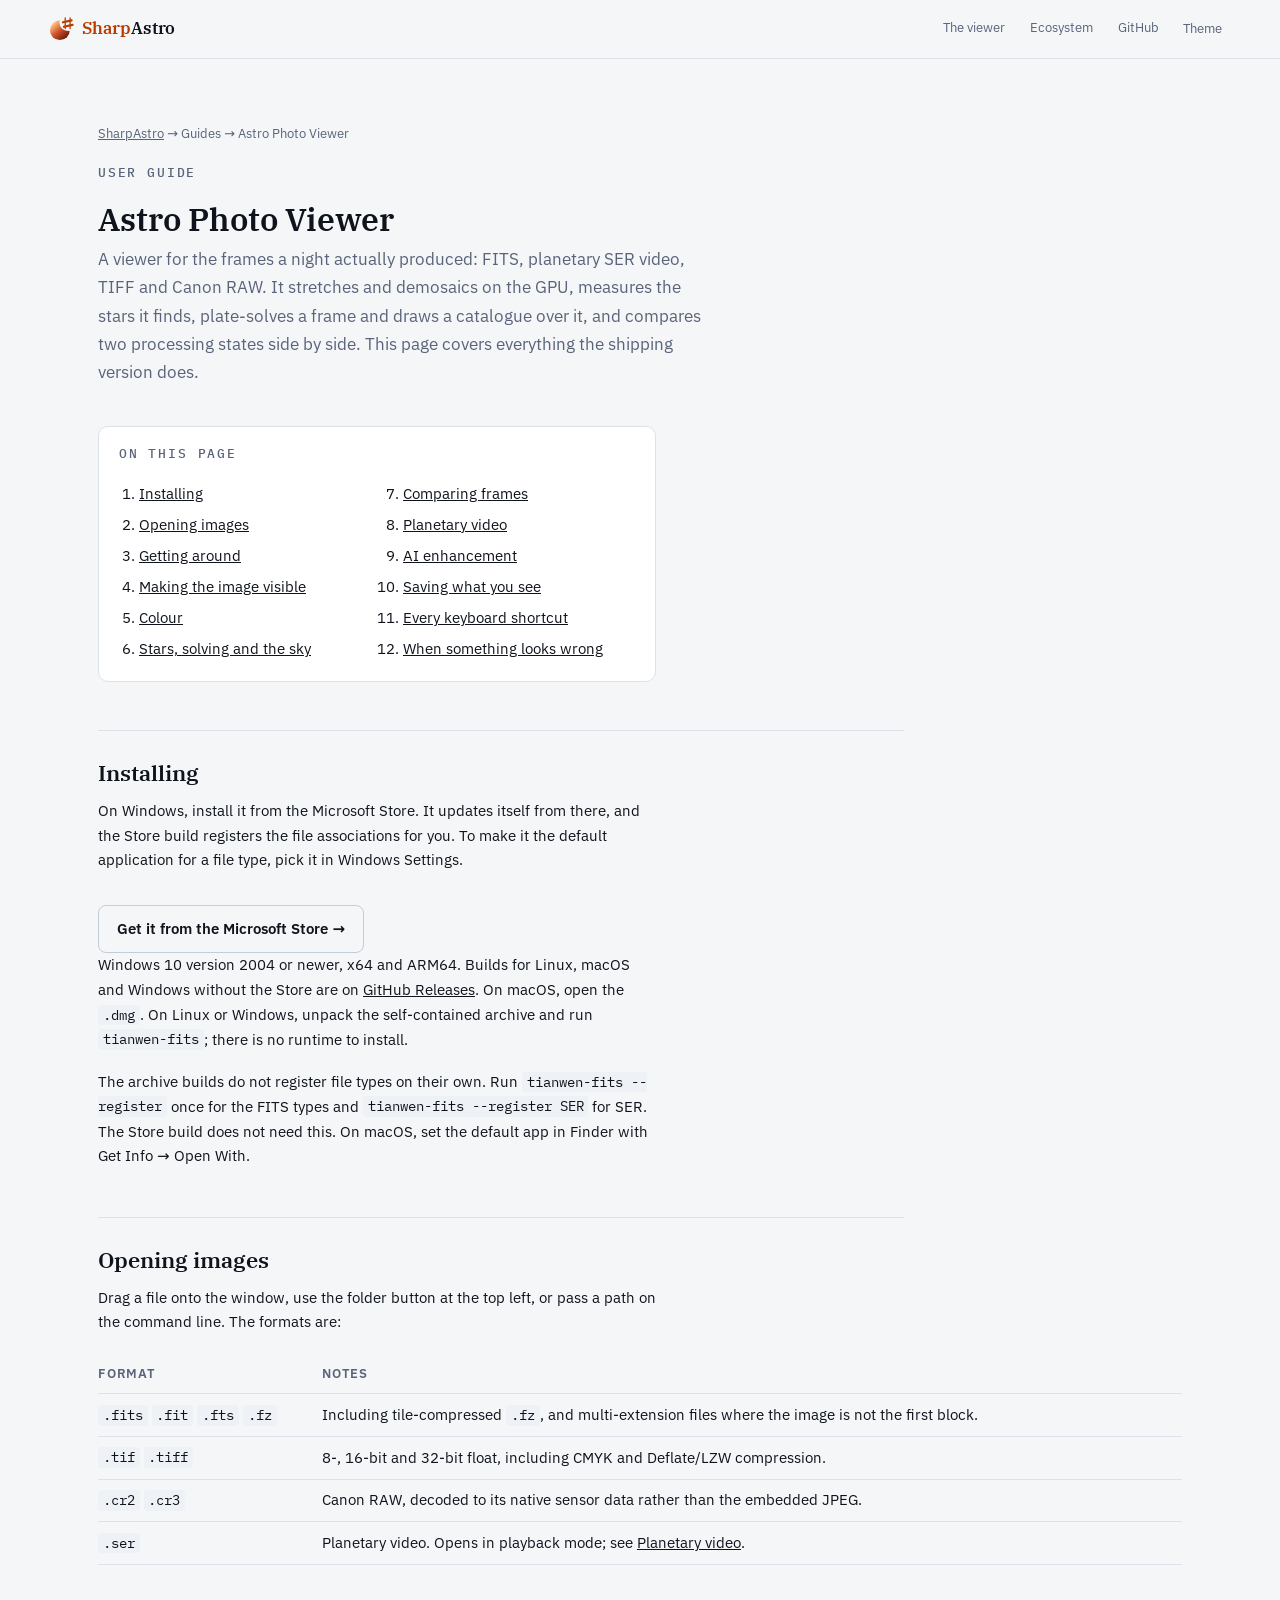
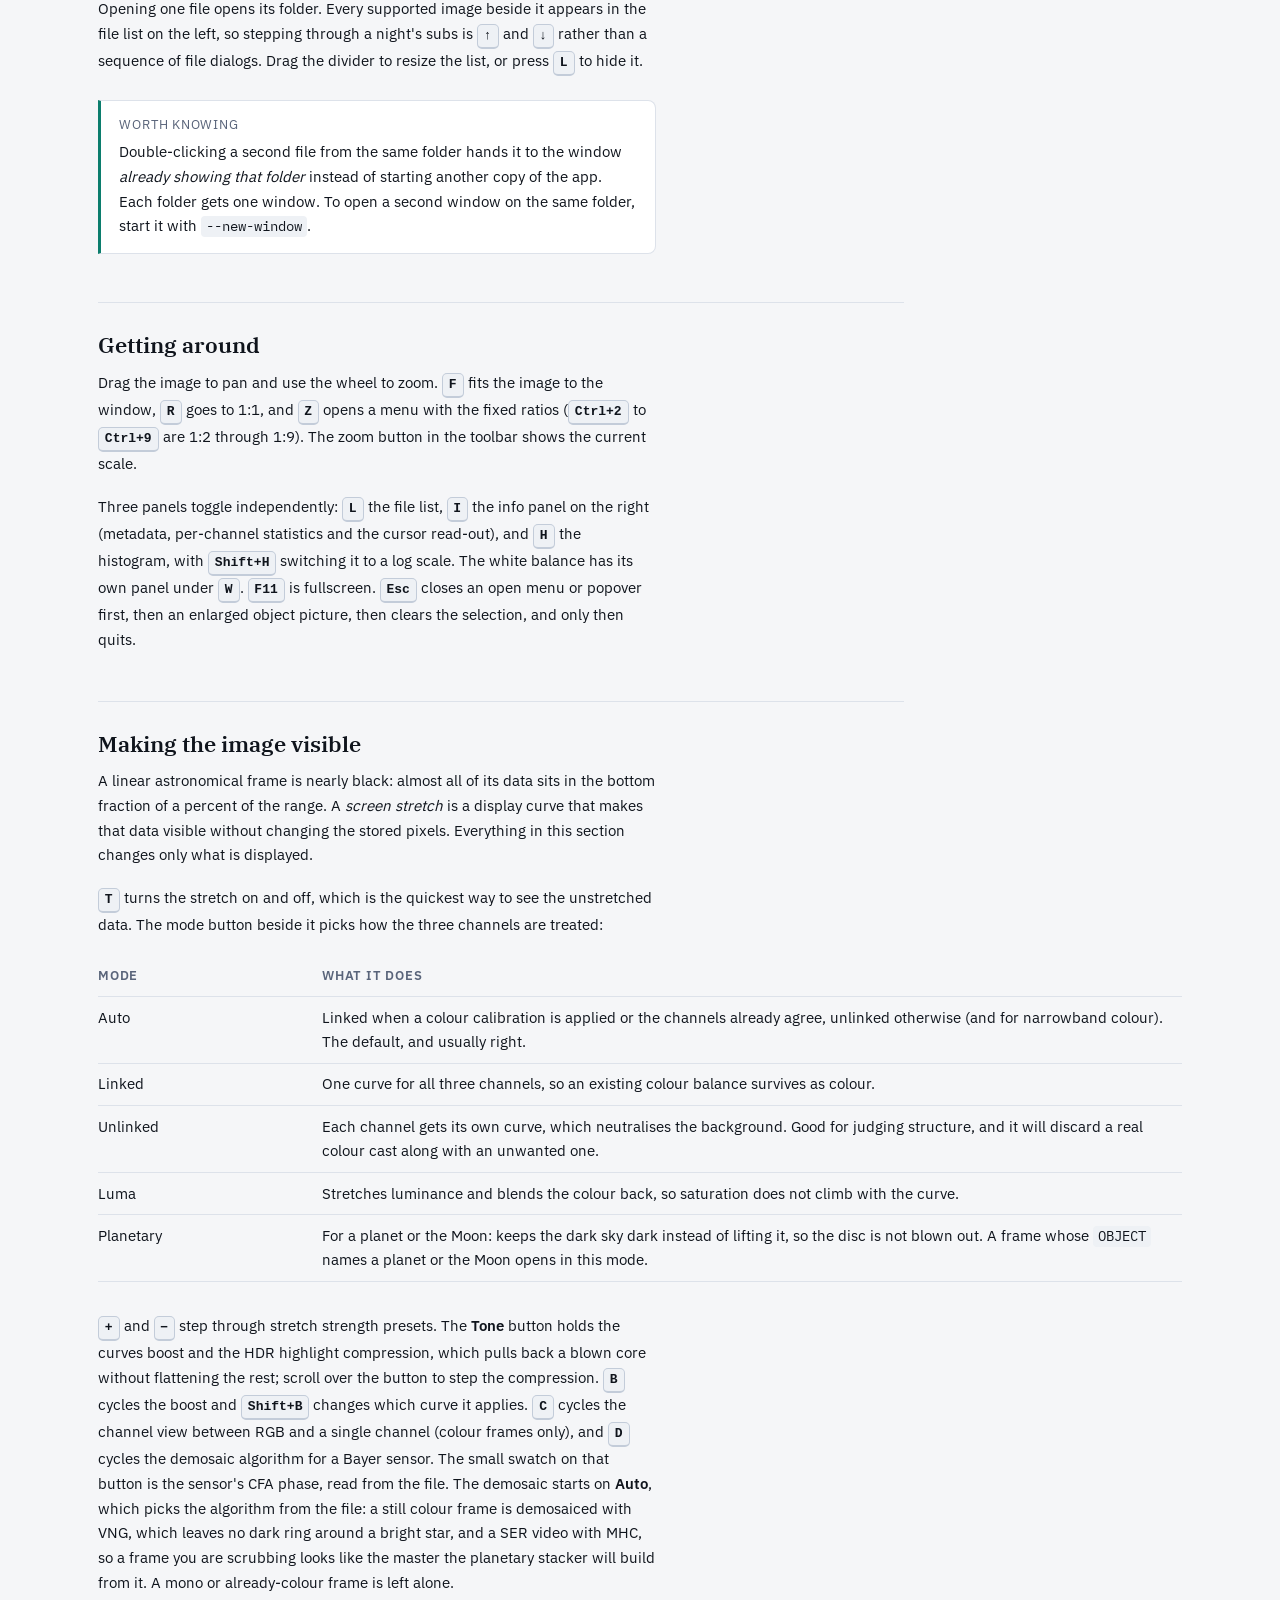
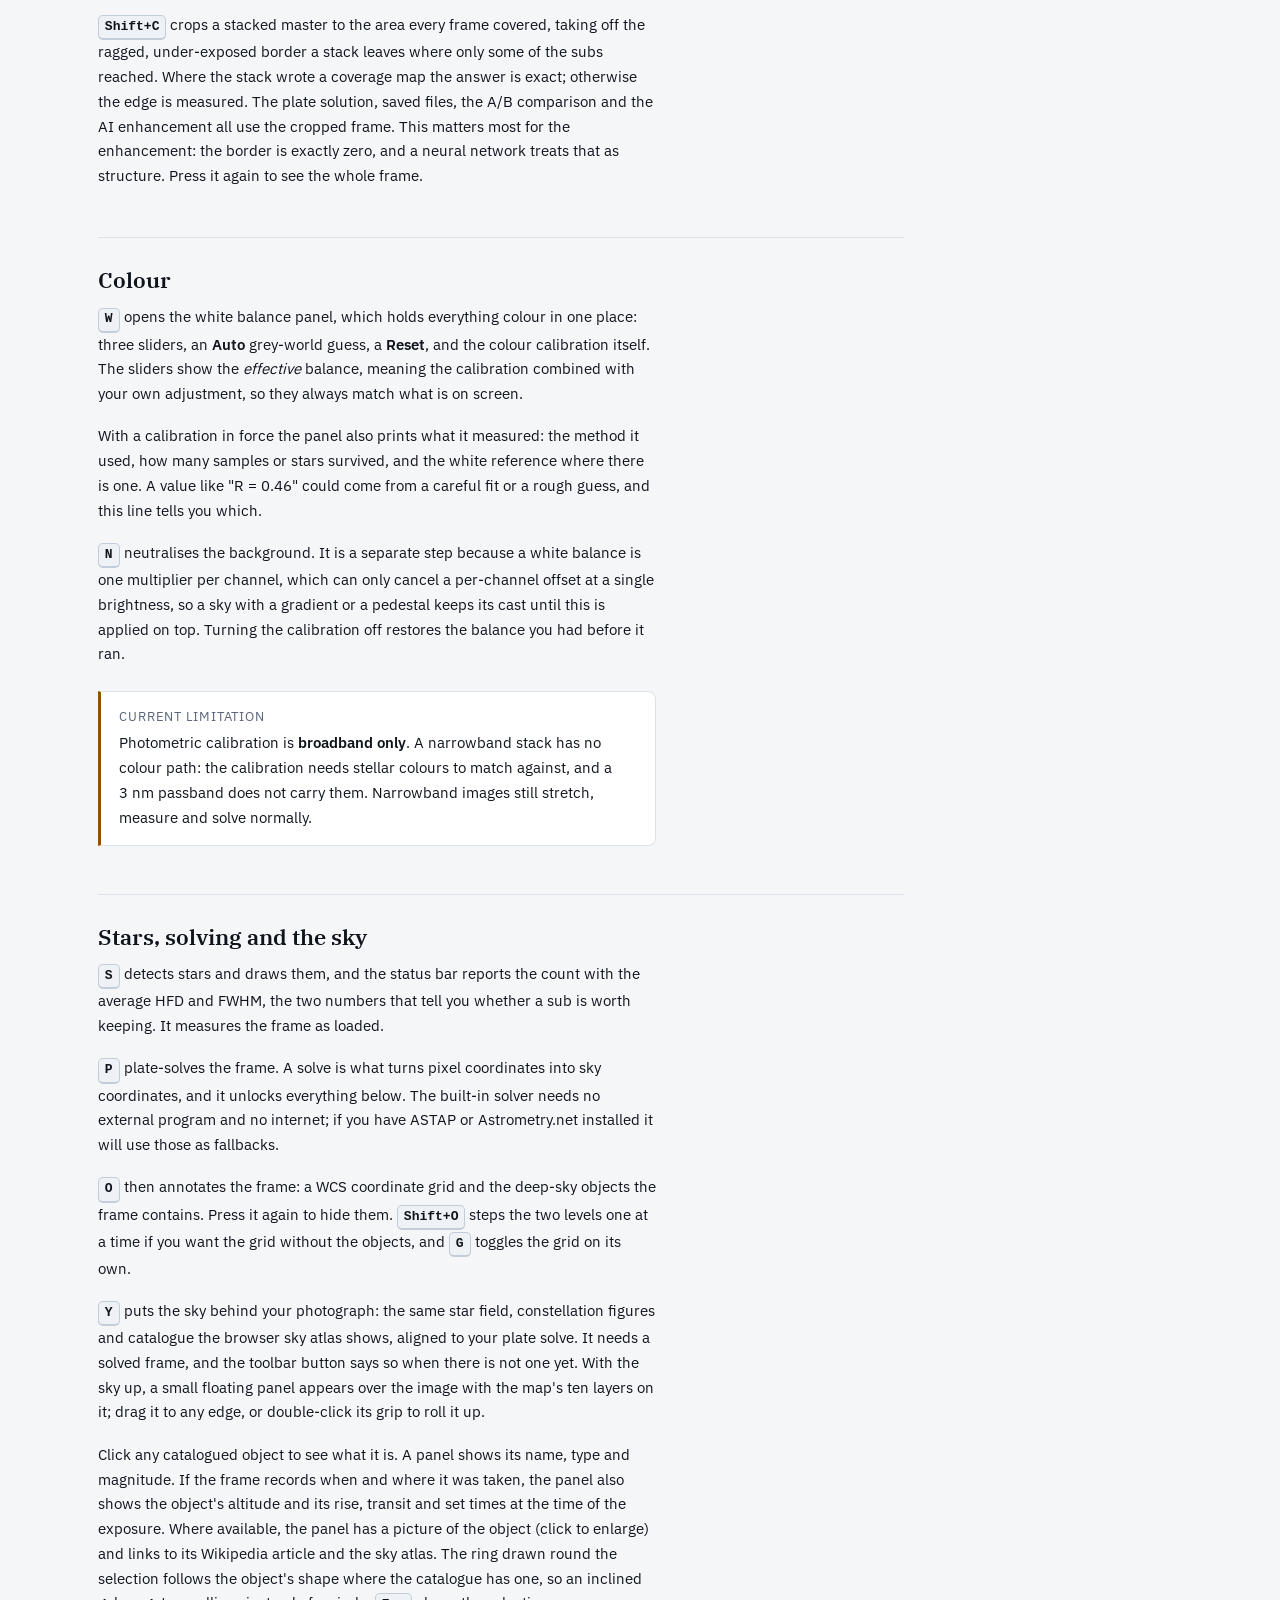
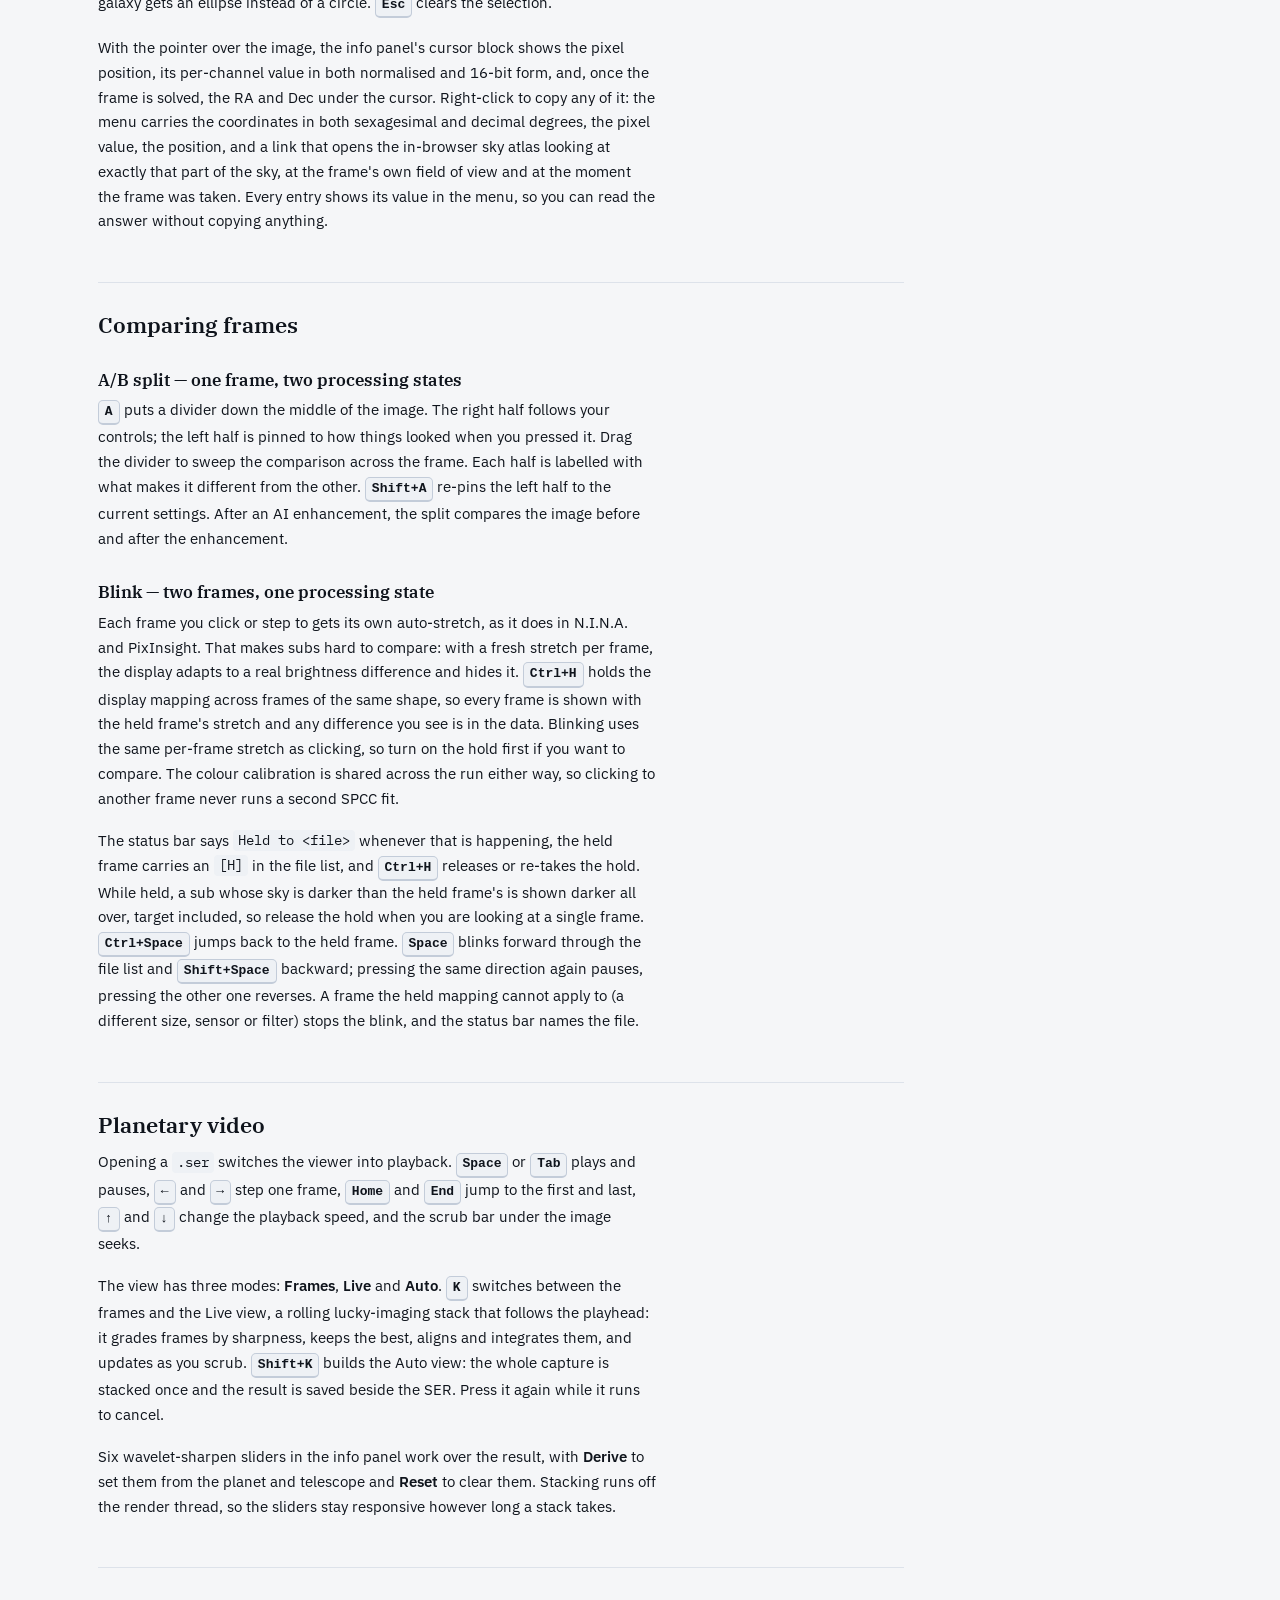
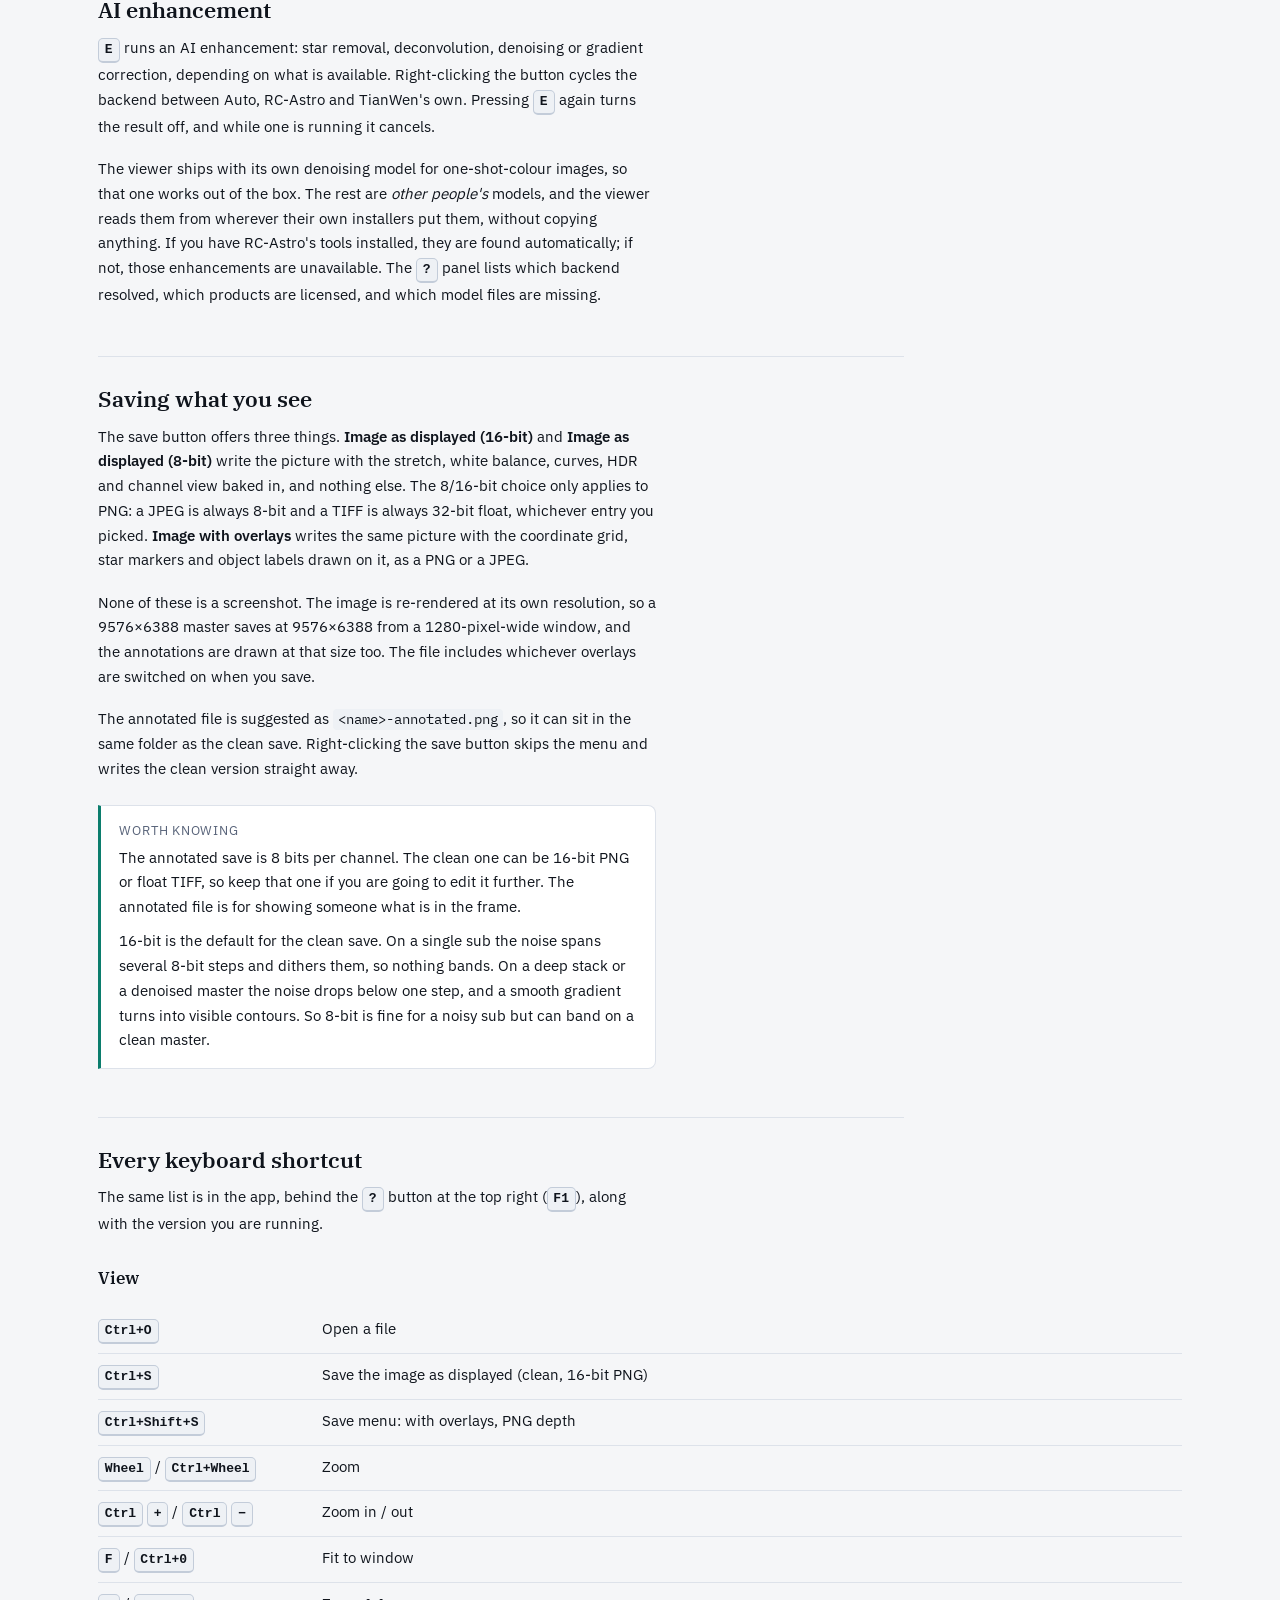
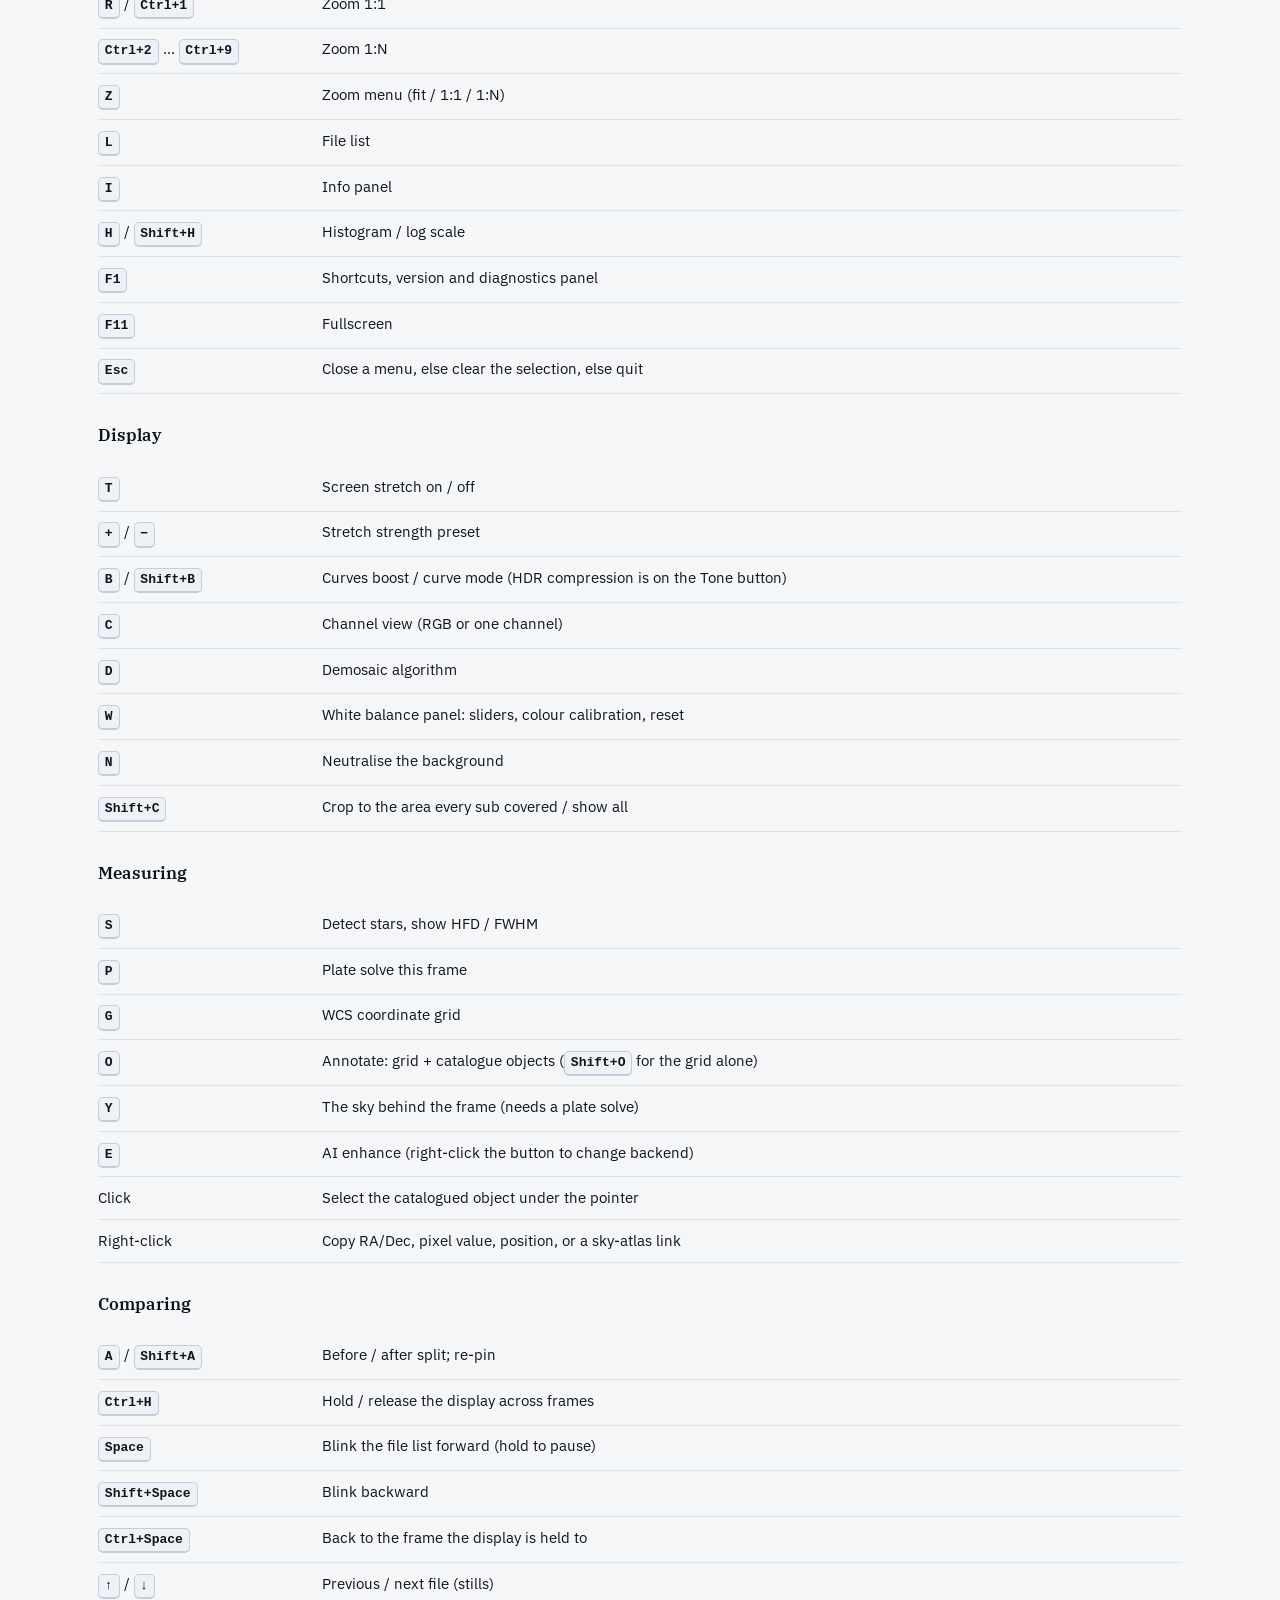
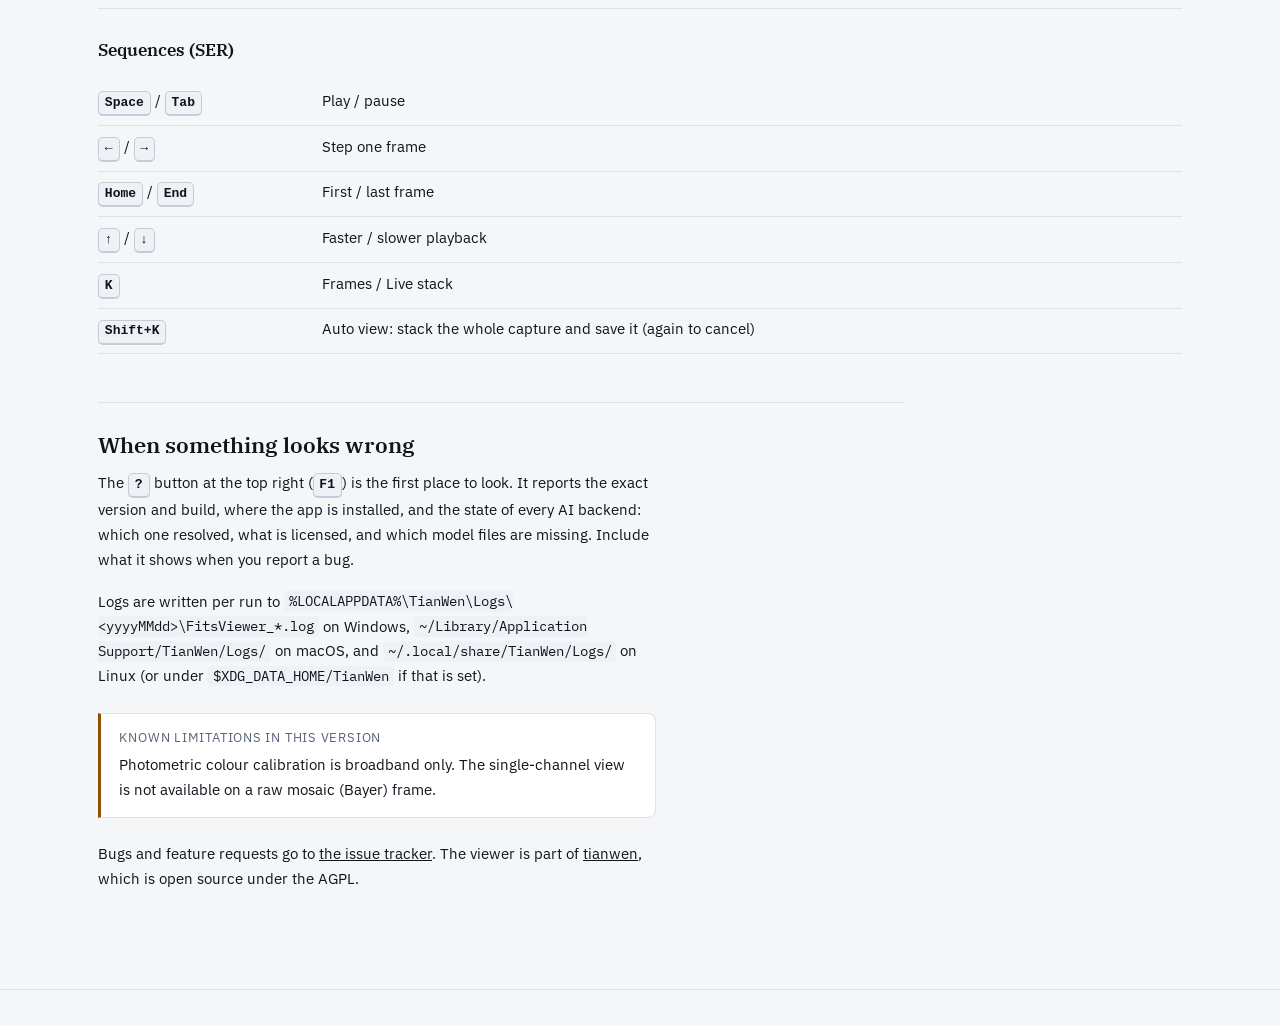
==== commit f2fe5d13: "feat(site): the sharp takes night-mode orange, and the favicon is the sharp alone The mint was the g" ====
--- a/guide/viewer.html
+++ b/guide/viewer.html
@@ -19,10 +19,10 @@
     <meta property="og:image:height" content="630" />
     <meta name="twitter:card" content="summary_large_image" />
 
-    <!-- The mark itself, inline: an eclipsed moon with the sharp in the shadow bite. Bright teal
-         rather than the light theme's darker one, because a favicon lands on browser chrome of
-         either colour and the pale mint is the one that reads on both. -->
-    <link rel="icon" href="data:image/svg+xml,<svg xmlns=%22http://www.w3.org/2000/svg%22 viewBox=%220 0 32 32%22><defs><linearGradient id=%22u%22 x1=%22.15%22 y1=%22.15%22 x2=%22.85%22 y2=%22.95%22><stop offset=%220%22 stop-color=%22%23ffc98a%22/><stop offset=%22.45%22 stop-color=%22%23d4552a%22/><stop offset=%221%22 stop-color=%22%235c1409%22/></linearGradient><mask id=%22b%22><rect width=%2232%22 height=%2232%22 fill=%22%23fff%22/><circle cx=%2224.5%22 cy=%228%22 r=%2210.4%22 fill=%22%23000%22/></mask></defs><circle cx=%2214.6%22 cy=%2217.4%22 r=%2212.2%22 fill=%22url(%23u)%22 mask=%22url(%23b)%22/><g fill=%22%2366ddcc%22><rect x=%2220.4%22 y=%221.6%22 width=%221.6%22 height=%2214.6%22 rx=%22.8%22/><rect x=%2226.4%22 y=%221.6%22 width=%221.6%22 height=%2214.6%22 rx=%22.8%22/><g transform=%22rotate(-12 24.2 8.9)%22><rect x=%2217.4%22 y=%225.2%22 width=%2213.6%22 height=%222.7%22 rx=%221.35%22/><rect x=%2217.4%22 y=%2210.8%22 width=%2213.6%22 height=%222.7%22 rx=%221.35%22/></g></g></svg>" />
+    <!-- The smallest form of the mark: the sharp alone, since at 16 px the eclipsed moon and the
+         sharp in its shadow bite run together. Night-mode orange, which reads on browser chrome of
+         either colour. -->
+    <link rel="icon" href="data:image/svg+xml,<svg xmlns=%22http://www.w3.org/2000/svg%22 viewBox=%2216.7 1.4 15 15%22><g fill=%22%23e04a00%22><rect x=%2220.4%22 y=%221.6%22 width=%221.6%22 height=%2214.6%22 rx=%22.8%22/><rect x=%2226.4%22 y=%221.6%22 width=%221.6%22 height=%2214.6%22 rx=%22.8%22/><g transform=%22rotate(-12 24.2 8.9)%22><rect x=%2217.4%22 y=%225.2%22 width=%2213.6%22 height=%222.7%22 rx=%221.35%22/><rect x=%2217.4%22 y=%2210.8%22 width=%2213.6%22 height=%222.7%22 rx=%221.35%22/></g></g></svg>" />
 
     <link rel="preload" href="../assets/fonts/plex-sans-400.woff2" as="font" type="font/woff2" crossorigin />
     <link rel="preload" href="../assets/fonts/plex-serif-600.woff2" as="font" type="font/woff2" crossorigin />
--- a/assets/site.css
+++ b/assets/site.css
@@ -26,6 +26,7 @@
     --text: #dbe2ee;
     --dim: #8895ac;
     --teal: #66ddcc;
+    --mark: #e04a00;
     --teal-ink: #041a17;
     --amber: #ffb35c;
     --amber-ink: #21140a;
@@ -56,6 +57,7 @@
         --text: #0f141c;
         --dim: #59647a;
         --teal: #0b7d6d;
+        --mark: #b83c00;
         --teal-ink: #ffffff;
         --amber: #8f5300;
         --amber-ink: #ffffff;
@@ -77,6 +79,7 @@
     --text: #0f141c;
     --dim: #59647a;
     --teal: #0b7d6d;
+    --mark: #b83c00;
     --teal-ink: #ffffff;
     --amber: #8f5300;
     --amber-ink: #ffffff;
@@ -95,6 +98,7 @@
     --text: #dbe2ee;
     --dim: #8895ac;
     --teal: #66ddcc;
+    --mark: #e04a00;
     --teal-ink: #041a17;
     --amber: #ffb35c;
     --amber-ink: #21140a;
@@ -221,13 +225,14 @@
     letter-spacing: -0.01em;
 }
 
-.topbar .brand .sharp { color: var(--teal); }
+.topbar .brand .sharp { color: var(--mark); }
 
 /* The mark carries its own copper, because a total eclipse is the same colour on either ground.
-   The sharp is the half that has to follow the theme, so CSS owns that one: the dark theme's mint
-   is unreadable on a white header, and the light theme's darker teal disappears on the dark one. */
+   The sharp is the half that has to follow the theme, so CSS owns that one. Its colour is tianwen's
+   night-mode text (NightPalette.BodyText, no blue at all) on the dark theme, and the night palette's
+   dim text on the light one, where the brighter orange is too pale on a white header. */
 .topbar .brand .mark { flex: none; }
-.topbar .brand .mark-sharp { fill: var(--teal); }
+.topbar .brand .mark-sharp { fill: var(--mark); }
 
 .topbar nav {
     margin-inline-start: auto;
